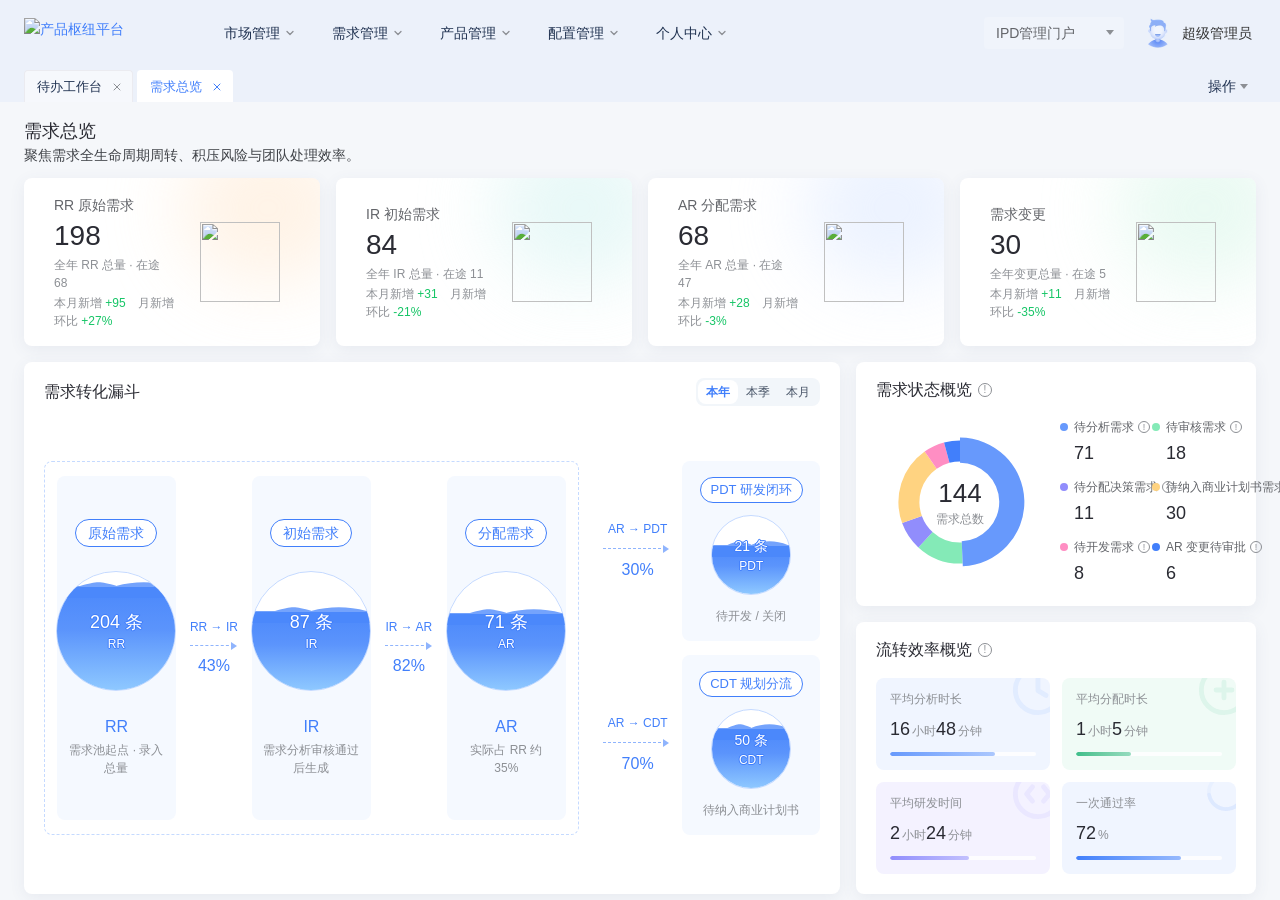
==== pages/01-需求总览/index.html @ 352199cf "初始化静态页面" ====
<!DOCTYPE html>
<html lang="zh-CN">
<head>
  <meta charset="UTF-8">
  <meta name="viewport" content="width=device-width, initial-scale=1">
  <title>产品枢纽平台 · 需求总览</title>
  <link rel="stylesheet" href="../../css/app.css">
</head>
<body data-standalone="overview">
  <header class="header" id="header">
    <div class="header-inner">
      <a class="logo" id="logoHome" href="#/me/todo" title="产品枢纽平台">
        <img src="../../img/顶部左侧导航栏logo.svg" width="144" height="30" alt="产品枢纽平台">
      </a>

      <nav class="nav" id="nav">
        <button class="nav-item is-current" data-key="market">市场管理<svg class="nav-arrow" viewBox="0 0 12 12" fill="none"><path d="M3 4.5L6 7.5L9 4.5" stroke="currentColor" stroke-width="1.3" stroke-linecap="round" stroke-linejoin="round"/></svg></button>
        <button class="nav-item" data-key="req">需求管理<svg class="nav-arrow" viewBox="0 0 12 12" fill="none"><path d="M3 4.5L6 7.5L9 4.5" stroke="currentColor" stroke-width="1.3" stroke-linecap="round" stroke-linejoin="round"/></svg></button>
        <button class="nav-item" data-key="product">产品管理<svg class="nav-arrow" viewBox="0 0 12 12" fill="none"><path d="M3 4.5L6 7.5L9 4.5" stroke="currentColor" stroke-width="1.3" stroke-linecap="round" stroke-linejoin="round"/></svg></button>
        <button class="nav-item" data-key="config">配置管理<svg class="nav-arrow" viewBox="0 0 12 12" fill="none"><path d="M3 4.5L6 7.5L9 4.5" stroke="currentColor" stroke-width="1.3" stroke-linecap="round" stroke-linejoin="round"/></svg></button>
        <button class="nav-item" data-key="me">个人中心<svg class="nav-arrow" viewBox="0 0 12 12" fill="none"><path d="M3 4.5L6 7.5L9 4.5" stroke="currentColor" stroke-width="1.3" stroke-linecap="round" stroke-linejoin="round"/></svg></button>
      </nav>

      <div class="header-right">
        <div class="portal-switch" id="portalSwitch">
          <span class="portal-label">IPD管理门户</span>
          <span class="caret" aria-hidden="true"></span>
          <div class="portal-menu">
            <button type="button" data-portal="ops">产品运营门户</button>
            <button type="button" data-portal="ipd" class="is-active">IPD管理门户</button>
          </div>
        </div>

        <div class="user-entry" id="userEntry">
          <img src="../../img/右侧超级管理员头像.svg" width="32" height="32" alt="超级管理员">
          <span class="uname">超级管理员</span>
          <div class="user-menu">
            <button id="goTodo">待办工作台</button>
            <button type="button" onclick="goPath('#/me/notices')">公告消息</button>
          </div>
        </div>
      </div>
    </div>

    <div class="mega-mask" id="megaMask"></div>
    <div class="mega" id="mega">
      <div class="mega-inner">
        <aside class="mega-l1">
          <button type="button" class="mega-l1-name" id="megaL1Btn">
            <span id="megaL1Title">市场管理</span>
          </button>
        </aside>
        <div class="mega-right">
          <div class="mega-cols" id="megaBody"></div>
          <button class="mega-close" id="megaClose" aria-label="关闭">
            <svg width="20" height="20" viewBox="0 0 20 20" fill="none">
              <path d="M5 5l10 10M15 5L5 15" stroke="currentColor" stroke-width="1.4" stroke-linecap="round"/>
            </svg>
          </button>
        </div>
      </div>
    </div>
  </header>

  <div class="tags-bar">
    <div class="tags-list" id="tagsList"></div>
    <div class="tags-more" id="tagsMore">
      <button type="button" class="tags-more-btn" id="tagsMoreBtn">
        操作
        <span class="caret" aria-hidden="true"></span>
      </button>
      <div class="tags-more-menu">
        <button type="button" data-close-act="others">关闭其它</button>
        <button type="button" data-close-act="all">关闭全部</button>
        <button type="button" data-close-act="fullscreen">全屏</button>
      </div>
    </div>
  </div>

  <main class="main">
<!-- 需求总览 -->
    <section id="pageReqOverview" class="hidden">
      <div class="page-head an-head">
        <div>
          <h1 class="an-title">需求总览</h1>
          <p class="an-desc">聚焦需求全生命周期周转、积压风险与团队处理效率。</p>
        </div>
      </div>
      <div class="stat-mods n4">
        <article class="stat-mod">
          <div class="stat-mod-txt">
            <div class="stat-mod-label">RR 原始需求</div>
            <div class="stat-mod-num">198</div>
            <div class="stat-mod-sub">全年 RR 总量 · 在途 68</div>
            <div class="stat-mod-sub">本月新增 <em class="is-up">+95</em>　月新增环比 <em class="is-up">+27%</em></div>
          </div>
          <span class="stat-mod-ico t-orange"><img src="../../img/3d/bare/ov-kpi-rr.png" alt=""></span>
        </article>
        <article class="stat-mod">
          <div class="stat-mod-txt">
            <div class="stat-mod-label">IR 初始需求</div>
            <div class="stat-mod-num">84</div>
            <div class="stat-mod-sub">全年 IR 总量 · 在途 11</div>
            <div class="stat-mod-sub">本月新增 <em class="is-up">+31</em>　月新增环比 <em class="ok">-21%</em></div>
          </div>
          <span class="stat-mod-ico t-cyan"><img src="../../img/3d/bare/ov-kpi-ir.png" alt=""></span>
        </article>
        <article class="stat-mod">
          <div class="stat-mod-txt">
            <div class="stat-mod-label">AR 分配需求</div>
            <div class="stat-mod-num">68</div>
            <div class="stat-mod-sub">全年 AR 总量 · 在途 47</div>
            <div class="stat-mod-sub">本月新增 <em class="is-up">+28</em>　月新增环比 <em class="ok">-3%</em></div>
          </div>
          <span class="stat-mod-ico t-blue"><img src="../../img/3d/bare/ov-kpi-ar.png" alt=""></span>
        </article>
        <article class="stat-mod">
          <div class="stat-mod-txt">
            <div class="stat-mod-label">需求变更</div>
            <div class="stat-mod-num">30</div>
            <div class="stat-mod-sub">全年变更总量 · 在途 5</div>
            <div class="stat-mod-sub">本月新增 <em class="is-up">+11</em>　月新增环比 <em class="ok">-35%</em></div>
          </div>
          <span class="stat-mod-ico t-green"><img src="../../img/3d/bare/ov-kpi-chg.png" alt=""></span>
        </article>
      </div>

      <div class="ov-mid">
        <section class="ov-card ov-funnel-card">
          <div class="ov-card-hd">
            <h3>需求转化漏斗</h3>
            <div class="ov-seg" id="ovFunnelSeg">
              <button type="button" class="is-on" data-span="year">本年</button>
              <button type="button" data-span="quarter">本季</button>
              <button type="button" data-span="month">本月</button>
            </div>
          </div>
          <div class="ov-funnel" id="ovFunnel">
            <div class="ov-fn-left" id="ovRrBlock">
              <div class="ov-fn-stage">
                <span class="ov-fn-cap">原始需求</span>
                <div class="ov-fn-orb is-rr" style="--fill:var(--h-rr)">
                  <i class="ov-fn-liq" aria-hidden="true"></i>
                  <i class="ov-fn-wave" aria-hidden="true"></i>
                  <span class="ov-fn-orb-txt">
                    <strong><b id="ovRr">204</b> 条</strong>
                    <em>RR</em>
                  </span>
                </div>
                <p class="ov-fn-note"><em>RR</em><span>需求池起点 · 录入总量</span></p>
              </div>
              <div class="ov-fn-bridge">
                <div class="ov-fn-link">
                  <span class="ov-fn-step">RR → IR</span>
                  <span class="ov-fn-slot"><i class="ov-fn-dash"></i></span>
                  <b id="ovRr2Ir">43%</b>
                </div>
              </div>
              <div class="ov-fn-stage">
                <span class="ov-fn-cap">初始需求</span>
                <div class="ov-fn-orb is-ir" style="--fill:var(--h-ir)">
                  <i class="ov-fn-liq" aria-hidden="true"></i>
                  <i class="ov-fn-wave" aria-hidden="true"></i>
                  <span class="ov-fn-orb-txt">
                    <strong><b id="ovIr">87</b> 条</strong>
                    <em>IR</em>
                  </span>
                </div>
                <p class="ov-fn-note"><em>IR</em><span>需求分析审核通过后生成</span></p>
              </div>
              <div class="ov-fn-bridge">
                <div class="ov-fn-link">
                  <span class="ov-fn-step">IR → AR</span>
                  <span class="ov-fn-slot"><i class="ov-fn-dash"></i></span>
                  <b id="ovIr2Ar">82%</b>
                </div>
              </div>
              <div class="ov-fn-stage">
                <span class="ov-fn-cap">分配需求</span>
                <div class="ov-fn-orb is-ar" style="--fill:var(--h-ar)">
                  <i class="ov-fn-liq" aria-hidden="true"></i>
                  <i class="ov-fn-wave" aria-hidden="true"></i>
                  <span class="ov-fn-orb-txt">
                    <strong><b id="ovAr">71</b> 条</strong>
                    <em>AR</em>
                  </span>
                </div>
                <p class="ov-fn-note"><em>AR</em><span>实际占 RR 约 <i id="ovArHint">35%</i></span></p>
              </div>
            </div>
            <div class="ov-fn-right">
              <div class="ov-fn-link is-arm">
                <span class="ov-fn-step">AR → PDT</span>
                <span class="ov-fn-slot"><i class="ov-fn-dash"></i></span>
                <b id="ovArPdt">30%</b>
              </div>
              <a class="ov-fn-end" href="#/req/dev">
                <span class="ov-fn-cap">PDT 研发闭环</span>
                <div class="ov-fn-orb is-sm" style="--fill:var(--h-pdt)">
                  <i class="ov-fn-liq" aria-hidden="true"></i>
                  <i class="ov-fn-wave" aria-hidden="true"></i>
                  <span class="ov-fn-orb-txt">
                    <strong><b id="ovPdt">21</b> 条</strong>
                    <em>PDT</em>
                  </span>
                </div>
                <p>待开发 / 关闭</p>
              </a>
              <div class="ov-fn-link is-arm">
                <span class="ov-fn-step">AR → CDT</span>
                <span class="ov-fn-slot"><i class="ov-fn-dash"></i></span>
                <b id="ovArCdt">70%</b>
              </div>
              <a class="ov-fn-end" href="#/product/bp-publish">
                <span class="ov-fn-cap">CDT 规划分流</span>
                <div class="ov-fn-orb is-sm" style="--fill:var(--h-cdt)">
                  <i class="ov-fn-liq" aria-hidden="true"></i>
                  <i class="ov-fn-wave" aria-hidden="true"></i>
                  <span class="ov-fn-orb-txt">
                    <strong><b id="ovCdt">50</b> 条</strong>
                    <em>CDT</em>
                  </span>
                </div>
                <p>待纳入商业计划书</p>
              </a>
            </div>
          </div>
        </section>
        <div class="ov-right">
          <section class="ov-card ov-status-card">
            <div class="ov-card-hd">
              <h3>需求状态概览<span class="ov-tip" tabindex="0" data-tip="含 RAT 分析/审核、分配决策、PDT 研发、AR 变更等状态统计">!</span></h3>
            </div>
            <div class="ov-status" id="ovStatusChart"></div>
          </section>
          <section class="ov-card ov-eff-card">
            <div class="ov-card-hd">
              <h3>流转效率概览<span class="ov-tip" tabindex="0" data-tip="各环节平均处理时效与一次通过率（本月）">!</span></h3>
            </div>
            <div class="ov-eff">
              <article class="ov-eff-item is-blue">
                <div class="ov-eff-hd">
                  <span>平均分析时长</span>
                  <i class="ov-eff-ico" aria-hidden="true">
                    <svg viewBox="0 0 24 24" fill="none"><circle cx="12" cy="12" r="8" stroke="currentColor" stroke-width="1.7"/><path d="M12 8v4.2l2.8 1.7" stroke="currentColor" stroke-width="1.7" stroke-linecap="round" stroke-linejoin="round"/></svg>
                  </i>
                </div>
                <b>16<small>小时</small>48<small>分钟</small></b>
                <div class="ov-eff-bar" aria-hidden="true"><i style="width:72%"></i></div>
              </article>
              <article class="ov-eff-item is-green">
                <div class="ov-eff-hd">
                  <span>平均分配时长</span>
                  <i class="ov-eff-ico" aria-hidden="true">
                    <svg viewBox="0 0 24 24" fill="none"><circle cx="12" cy="12" r="8" stroke="currentColor" stroke-width="1.7"/><path d="M9.2 12h5.6M12 9.2v5.6" stroke="currentColor" stroke-width="1.7" stroke-linecap="round"/></svg>
                  </i>
                </div>
                <b>1<small>小时</small>5<small>分钟</small></b>
                <div class="ov-eff-bar" aria-hidden="true"><i style="width:38%"></i></div>
              </article>
              <article class="ov-eff-item is-purple">
                <div class="ov-eff-hd">
                  <span>平均研发时间</span>
                  <i class="ov-eff-ico" aria-hidden="true">
                    <svg viewBox="0 0 24 24" fill="none"><circle cx="12" cy="12" r="8" stroke="currentColor" stroke-width="1.7"/><path d="M10 9.5 8 12l2 2.5M14 9.5l2 2.5-2 2.5" stroke="currentColor" stroke-width="1.7" stroke-linecap="round" stroke-linejoin="round"/></svg>
                  </i>
                </div>
                <b>2<small>小时</small>24<small>分钟</small></b>
                <div class="ov-eff-bar" aria-hidden="true"><i style="width:54%"></i></div>
              </article>
              <article class="ov-eff-item is-brand">
                <div class="ov-eff-hd">
                  <span>一次通过率</span>
                  <i class="ov-eff-ring" aria-hidden="true" style="--p:72">
                    <svg viewBox="0 0 36 36">
                      <circle class="ov-eff-ring-bg" cx="18" cy="18" r="14"></circle>
                      <circle class="ov-eff-ring-fg" cx="18" cy="18" r="14"></circle>
                    </svg>
                  </i>
                </div>
                <b>72<small>%</small></b>
                <div class="ov-eff-bar" aria-hidden="true"><i style="width:72%"></i></div>
              </article>
            </div>
          </section>
        </div>
      </div>

      <div class="ov-bot">
                <section class="ov-card">
          <div class="ov-card-hd">
            <h3>需求来源渠道分布<span class="ov-tip" tabindex="0" data-tip="按需求提出的团队和来源省份统计需求录入数量">!</span></h3>
            <div class="ov-seg" id="ovChanTabs">
              <button type="button" class="is-on" data-chan="team">团队分布</button>
              <button type="button" data-chan="prov">省份分布</button>
            </div>
          </div>
          <div class="ov-chan-chart" id="ovChanTeam"></div>
          <div class="ov-chan-chart hidden" id="ovChanProv"></div>
        </section>
                <section class="ov-card">
          <div class="ov-card-hd">
            <h3>产品需求分布 TOP6<span class="ov-tip" tabindex="0" data-tip="按归属的产品维度统计需求数量">!</span></h3>
          </div>
          <div class="ov-rank">
            <div class="ov-rank-row">
              <span class="ov-rank-no is-medal" aria-label="第1名"><img src="../../img/排行榜/金牌.png" alt=""></span>
              <span class="ov-rank-name">咪咕音乐</span>
              <div class="ov-rank-track"><i style="width:24%"></i></div>
              <span class="ov-rank-pct">24%</span>
              <span class="ov-rank-val">89</span>
            </div>
            <div class="ov-rank-row">
              <span class="ov-rank-no is-medal" aria-label="第2名"><img src="../../img/排行榜/银牌.png" alt=""></span>
              <span class="ov-rank-name">咪咕阅读</span>
              <div class="ov-rank-track"><i style="width:20%"></i></div>
              <span class="ov-rank-pct">20%</span>
              <span class="ov-rank-val">71</span>
            </div>
            <div class="ov-rank-row">
              <span class="ov-rank-no is-medal" aria-label="第3名"><img src="../../img/排行榜/铜牌.png" alt=""></span>
              <span class="ov-rank-name">视频彩铃</span>
              <div class="ov-rank-track"><i style="width:12%"></i></div>
              <span class="ov-rank-pct">12%</span>
              <span class="ov-rank-val">45</span>
            </div>
            <div class="ov-rank-row">
              <span class="ov-rank-no is-num">4</span>
              <span class="ov-rank-name">咪咕视频</span>
              <div class="ov-rank-track"><i style="width:10%"></i></div>
              <span class="ov-rank-pct">10%</span>
              <span class="ov-rank-val">38</span>
            </div>
            <div class="ov-rank-row">
              <span class="ov-rank-no is-num">5</span>
              <span class="ov-rank-name">移动云盘</span>
              <div class="ov-rank-track"><i style="width:9%"></i></div>
              <span class="ov-rank-pct">9%</span>
              <span class="ov-rank-val">34</span>
            </div>
            <div class="ov-rank-row">
              <span class="ov-rank-no is-num">6</span>
              <span class="ov-rank-name">新通话</span>
              <div class="ov-rank-track"><i style="width:7%"></i></div>
              <span class="ov-rank-pct">7%</span>
              <span class="ov-rank-val">25</span>
            </div>
          </div>
        </section>
        <section class="ov-card ov-src-card">
          <div class="ov-card-hd">
            <h3>需求来源分布 TOP5<span class="ov-tip" tabindex="0" data-tip="按录入系统统计需求来源分布数量">!</span></h3>
            <div class="ov-seg" id="ovSrcTabs">
              <button type="button" class="is-on" data-src="hub">产品枢纽平台</button>
              <button type="button" data-src="qa">品质管理平台</button>
            </div>
          </div>
          <div class="ov-rank" id="ovSrcHub">
            <div class="ov-rank-row">
              <span class="ov-rank-no is-medal" aria-label="第1名"><img src="../../img/排行榜/金牌.png" alt=""></span>
              <span class="ov-rank-name">用户调研</span>
              <div class="ov-rank-track"><i style="width:48%"></i></div>
              <span class="ov-rank-pct">48%</span>
              <span class="ov-rank-val">175</span>
            </div>
            <div class="ov-rank-row">
              <span class="ov-rank-no is-medal" aria-label="第2名"><img src="../../img/排行榜/银牌.png" alt=""></span>
              <span class="ov-rank-name">国家战略</span>
              <div class="ov-rank-track"><i style="width:11%"></i></div>
              <span class="ov-rank-pct">11%</span>
              <span class="ov-rank-val">40</span>
            </div>
            <div class="ov-rank-row">
              <span class="ov-rank-no is-medal" aria-label="第3名"><img src="../../img/排行榜/铜牌.png" alt=""></span>
              <span class="ov-rank-name">战略规划</span>
              <div class="ov-rank-track"><i style="width:10%"></i></div>
              <span class="ov-rank-pct">10%</span>
              <span class="ov-rank-val">37</span>
            </div>
            <div class="ov-rank-row">
              <span class="ov-rank-no is-num">4</span>
              <span class="ov-rank-name">集团任务</span>
              <div class="ov-rank-track"><i style="width:7%"></i></div>
              <span class="ov-rank-pct">7%</span>
              <span class="ov-rank-val">27</span>
            </div>
            <div class="ov-rank-row">
              <span class="ov-rank-no is-num">5</span>
              <span class="ov-rank-name">用户投诉</span>
              <div class="ov-rank-track"><i style="width:7%"></i></div>
              <span class="ov-rank-pct">7%</span>
              <span class="ov-rank-val">25</span>
            </div>
          </div>
          <div class="ov-rank hidden" id="ovSrcQa">
            <div class="ov-rank-row">
              <span class="ov-rank-no is-medal" aria-label="第1名"><img src="../../img/排行榜/金牌.png" alt=""></span>
              <span class="ov-rank-name">用户调研</span>
              <div class="ov-rank-track"><i style="width:0"></i></div>
              <span class="ov-rank-pct">-</span>
              <span class="ov-rank-val">-</span>
            </div>
            <div class="ov-rank-row">
              <span class="ov-rank-no is-medal" aria-label="第2名"><img src="../../img/排行榜/银牌.png" alt=""></span>
              <span class="ov-rank-name">国家战略</span>
              <div class="ov-rank-track"><i style="width:0"></i></div>
              <span class="ov-rank-pct">-</span>
              <span class="ov-rank-val">-</span>
            </div>
            <div class="ov-rank-row">
              <span class="ov-rank-no is-medal" aria-label="第3名"><img src="../../img/排行榜/铜牌.png" alt=""></span>
              <span class="ov-rank-name">战略规划</span>
              <div class="ov-rank-track"><i style="width:0"></i></div>
              <span class="ov-rank-pct">-</span>
              <span class="ov-rank-val">-</span>
            </div>
            <div class="ov-rank-row">
              <span class="ov-rank-no is-num">4</span>
              <span class="ov-rank-name">集团任务</span>
              <div class="ov-rank-track"><i style="width:0"></i></div>
              <span class="ov-rank-pct">-</span>
              <span class="ov-rank-val">-</span>
            </div>
            <div class="ov-rank-row">
              <span class="ov-rank-no is-num">5</span>
              <span class="ov-rank-name">用户投诉</span>
              <div class="ov-rank-track"><i style="width:0"></i></div>
              <span class="ov-rank-pct">-</span>
              <span class="ov-rank-val">-</span>
            </div>
          </div>
        </section>
      </div>
    </section>
  </main>

  

  <div class="dlg hidden" id="confirmDlg">
    <div class="dlg-mask" id="confirmMask"></div>
    <div class="dlg-card confirm-card" role="dialog" aria-modal="true" aria-labelledby="confirmTitle">
      <button type="button" class="dlg-x" id="confirmClose" aria-label="关闭">
        <svg width="20" height="20" viewBox="0 0 20 20" fill="none"><path d="M5 5l10 10M15 5L5 15" stroke="currentColor" stroke-width="1.4" stroke-linecap="round"/></svg>
      </button>
      <div class="confirm-hd">
        <span class="confirm-ico" aria-hidden="true">
          <svg width="24" height="24" viewBox="0 0 24 24" fill="none"><circle cx="12" cy="12" r="12" fill="#FFC53D"/><path d="M12 7v6.2" stroke="#fff" stroke-width="1.8" stroke-linecap="round"/><circle cx="12" cy="16.6" r="1.15" fill="#fff"/></svg>
        </span>
        <h3 id="confirmTitle">确定要删除吗？</h3>
      </div>
      <p class="confirm-desc" id="confirmDesc"></p>
      <div class="dlg-ft">
        <button type="button" class="btn btn-ghost" id="confirmCancel">取消</button>
        <button type="button" class="btn btn-primary" id="confirmOk">确定</button>
      </div>
    </div>
  </div>

  <div class="cal-pop hidden" id="calPop"></div>

  <div class="toast" id="toast">
    <span class="toast-ico is-ok" aria-hidden="true">
      <img src="../../img/操作成功提醒.svg" width="28" height="28" alt="">
    </span>
    <span class="toast-ico is-fail" aria-hidden="true">
      <img src="../../img/操作失败提醒.svg" width="28" height="28" alt="">
    </span>
    <span class="toast-txt"></span>
  </div>

  <script src="../../js/app.js"></script>
</body>
</html>
---- css/app.css ----
/* 产品枢纽平台 UIUE 设计规范 2026 V1.0 + Mega Menu PRD */
:root {
  --brand: #417FFB;
  --brand-hover: #417FFB;
  --success: #16C566;
  --error: #F3481C;
  --warning: #FD921D;
  --text-1: #2A2B33;
  --text-2: #3F4247;
  --text-3: #626469;
  --text-4: #8C8F94;
  --text-nav: #203251;
  --header-bg: #ECF1FA;
  --disabled: #F2F3F5;
  --bg: #F5F7FA;
  --white: #FFFFFF;
  --border: #EBEBF0;
  --ctrl-border: #DCDDE5;
  --split: #EBEBF0;
  --head-bg: #F7F8FA;
  --row-hover: #F1F7FE;
  --placeholder: #B0B2BF;
  --tag-bg: #F0F7FF;
  --radius-card: 8px;
  --radius-ctrl: 4px;
  --shadow-card: 0 4px 16px 0 rgba(72, 90, 129, 0.08);
  --header-h: 66px;
  --tags-h: 36px;
  --page-pad: 24px;
  --logo-w: 144px;
  --logo-gap: 40px;
  --nav-item-pad-x: 16px;
  --mega-l2-inset: 64px;
  --mega-l1-w: calc(var(--page-pad) + var(--logo-w) + var(--logo-gap) + var(--nav-item-pad-x) - 40px);
  --ctrl-h: 32px;
  --side-w: 360px;
  --font: "PingFang SC", "PingFangSC-Regular", "Microsoft YaHei", "Source Han Sans SC", -apple-system, BlinkMacSystemFont, sans-serif;
}

* { box-sizing: border-box; margin: 0; padding: 0; }
html, body {
  height: 100%;
  overflow: hidden;
}
html, body, * {
  scrollbar-width: none;
  -ms-overflow-style: none;
}
html::-webkit-scrollbar,
body::-webkit-scrollbar,
*::-webkit-scrollbar {
  display: none;
  width: 0;
  height: 0;
}
body {
  font-family: var(--font);
  font-size: 14px;
  line-height: 22px;
  color: var(--text-2);
  background: var(--bg);
  min-width: 1100px;
  display: flex;
  flex-direction: column;
}
button, input, select { font-family: inherit; }
a { color: var(--brand); text-decoration: none; }
a:hover { color: var(--brand-hover); }
button { cursor: pointer; border: none; background: none; }
ul { list-style: none; }
img { display: block; }

/* ========== Header ========== */
.header {
  position: sticky;
  top: 0;
  z-index: 200;
  height: var(--header-h);
  flex: none;
  background: var(--header-bg);
  border-bottom: 1px solid transparent;
}
.header-inner {
  width: 100%;
  height: 100%;
  padding: 0 var(--page-pad);
  display: flex;
  align-items: center;
}
.logo {
  width: var(--logo-w);
  height: 30px;
  flex: 0 0 var(--logo-w);
  margin-right: var(--logo-gap);
}
.logo img { width: var(--logo-w); height: 30px; }

.nav {
  display: flex;
  align-items: stretch;
  height: 100%;
  gap: 4px;
}
.nav-item {
  position: relative;
  height: 100%;
  padding: 0 var(--nav-item-pad-x);
  display: flex;
  align-items: center;
  gap: 4px;
  font-size: 14px;
  font-weight: 500;
  color: var(--text-nav);
  line-height: 22px;
  white-space: nowrap;
  background: transparent;
  transition: color 0.15s;
}
.nav-item:hover,
.nav-item.is-open {
  color: var(--brand-hover);
  background: transparent;
}
.nav-item.is-current:not(:hover):not(.is-open) {
  color: var(--text-nav);
}
.nav-arrow {
  width: 12px;
  height: 12px;
  color: var(--text-4);
  flex: none;
  transition: transform 0.2s ease, color 0.15s;
}
.nav-item:hover .nav-arrow,
.nav-item.is-open .nav-arrow {
  color: var(--brand-hover);
  transform: rotate(180deg);
}
.nav-item::after {
  content: "";
  position: absolute;
  left: 50%;
  bottom: 10px;
  width: 24px;
  height: 3px;
  margin-left: -12px;
  background: var(--brand);
  border-radius: 1px;
  opacity: 0;
  transform: scaleX(0);
  transition: opacity 0.16s ease, transform 0.2s ease;
}
.nav-item:hover::after,
.nav-item.is-open::after {
  opacity: 1;
  transform: scaleX(1);
  background: var(--brand-hover);
}

.header-right {
  margin-left: auto;
  display: flex;
  align-items: center;
  gap: 16px;
  height: 100%;
}

.portal-switch {
  height: 32px;
  padding: 0 10px 0 12px;
  display: flex;
  align-items: center;
  gap: 6px;
  border: none;
  outline: none;
  box-shadow: none;
  border-radius: var(--radius-ctrl);
  background: #F0F4FB;
  color: var(--text-3);
  font-size: 14px;
  line-height: 22px;
  min-width: 140px;
  position: relative;
  cursor: pointer;
  transition: background 0.16s ease;
}
.portal-switch:hover,
.portal-switch.is-on { background: #FFFFFF; }
.portal-switch .caret {
  width: 0;
  height: 0;
  margin-left: auto;
  border-left: 4px solid transparent;
  border-right: 4px solid transparent;
  border-top: 5px solid var(--text-4);
}
.portal-menu {
  display: none;
  position: absolute;
  top: calc(100% + 4px);
  left: 0;
  min-width: 100%;
  background: var(--white);
  border-radius: var(--radius-card);
  box-shadow: var(--shadow-card);
  padding: 4px 0;
  z-index: 40;
}
.portal-switch.is-on .portal-menu { display: block; }
.portal-menu button {
  display: block;
  width: 100%;
  text-align: left;
  padding: 8px 16px;
  font-size: 14px;
  color: var(--text-nav);
  line-height: 22px;
  font-weight: 400;
}
.portal-menu button:hover,
.portal-menu button.is-active {
  background: #F0F7FF;
  color: var(--text-nav);
  font-weight: 500;
}

.icon-btn {
  width: 32px;
  height: 32px;
  display: flex;
  align-items: center;
  justify-content: center;
  color: var(--text-2);
  position: relative;
  border-radius: 4px;
}
.icon-btn:hover { background: var(--head-bg); color: var(--brand-hover); }
.icon-btn .badge {
  position: absolute;
  top: 2px;
  right: 2px;
  min-width: 16px;
  height: 16px;
  padding: 0 4px;
  background: var(--error);
  color: #fff;
  font-size: 12px;
  line-height: 16px;
  border-radius: 8px;
  font-weight: 400;
}

.user-entry {
  display: flex;
  align-items: center;
  gap: 8px;
  height: 32px;
  padding: 0 4px 0 2px;
  border-radius: 4px;
  position: relative;
}
.user-entry:hover { background: var(--head-bg); }
.user-entry img {
  width: 32px;
  height: 32px;
  border-radius: 0;
  object-fit: contain;
  background: transparent;
}
.user-entry .uname {
  font-size: 14px;
  line-height: 22px;
  font-weight: 400;
  color: #333333;
}
.user-menu {
  display: none;
  position: absolute;
  top: calc(100% + 6px);
  right: 0;
  min-width: 140px;
  background: var(--white);
  border-radius: var(--radius-card);
  box-shadow: var(--shadow-card);
  padding: 4px 0;
  z-index: 30;
}
.user-entry.is-on .user-menu { display: block; }
.user-menu button {
  display: block;
  width: 100%;
  text-align: left;
  padding: 8px 16px;
  font-size: 14px;
  color: var(--text-2);
}
.user-menu button:hover { background: var(--row-hover); color: var(--brand); }

/* ========== Mega Menu（阿里云：左一级说明 / 右四列二级） ========== */
.mega-mask {
  display: none;
  position: fixed;
  left: 0;
  right: 0;
  top: var(--header-h);
  bottom: 0;
  z-index: 180;
  background: rgba(42, 43, 51, 0.28);
}
.mega-mask.is-open { display: block; }
.mega {
  display: none;
  position: absolute;
  left: 0;
  right: 0;
  top: var(--header-h);
  z-index: 190;
  background: var(--white);
  box-shadow: var(--shadow-card);
}
.mega.is-open { display: block; }
.mega-inner {
  width: 100%;
  display: flex;
  align-items: stretch;
}
.mega-l1 {
  flex: 0 0 var(--mega-l1-w);
  width: var(--mega-l1-w);
  padding: 32px 28px 32px 40px;
  background: var(--head-bg);
}
.mega-l1-name {
  position: relative;
  display: inline-flex;
  align-items: center;
  gap: 6px;
  height: 24px;
  font-size: 16px;
  font-weight: 500;
  color: var(--text-nav);
  line-height: 24px;
  text-align: left;
  background: none;
  padding: 0 0 10px;
  box-sizing: content-box;
  transition: color 0.15s;
}
.mega-l1-name::after {
  content: "";
  position: absolute;
  left: 0;
  bottom: 0;
  width: 32px;
  height: 3px;
  background: var(--brand);
  border-radius: 1px;
}
.mega-l1-name:hover {
  color: var(--brand);
}
.mega-right {
  flex: 1;
  min-width: 0;
  padding: 32px 64px 32px var(--mega-l2-inset);
  background: var(--white);
  position: relative;
}
.mega-cols {
  display: grid;
  grid-template-columns: repeat(4, minmax(0, 1fr));
  column-gap: 48px;
  row-gap: 28px;
  align-content: start;
}
.mega-group {
  min-width: 0;
}
.mega-group-title,
.mega-link {
  position: relative;
  display: flex;
  align-items: center;
  gap: 4px;
  width: 100%;
  height: 24px;
  text-align: left;
  font-size: 16px;
  font-weight: 500;
  color: var(--text-nav);
  line-height: 24px;
  padding: 0;
  background: none;
}
.mega-group-title {
  padding: 0 0 10px;
  margin-bottom: 10px;
  box-sizing: content-box;
}
.mega-group-title::after {
  content: "";
  position: absolute;
  left: 0;
  bottom: 0;
  width: 50%;
  height: 1px;
  background: var(--split);
}
.mega-link:hover,
.mega-group-title:hover {
  color: var(--brand);
}
.mega-link-sub {
  display: block;
  width: 100%;
  text-align: left;
  font-size: 14px;
  font-weight: 400;
  line-height: 22px;
  color: var(--text-3);
  padding: 8px 0;
}
.mega-link-sub:hover { color: var(--brand); }
.mega-close {
  position: absolute;
  top: 16px;
  right: 24px;
  width: 20px;
  height: 20px;
  color: var(--text-2);
  display: flex;
  align-items: center;
  justify-content: center;
  z-index: 2;
}
.mega-close:hover { color: var(--brand); }

/* ========== 打开页签 ========== */
.tags-bar {
  height: var(--tags-h);
  flex: none;
  background: var(--header-bg);
  padding: 0 var(--page-pad);
  display: flex;
  align-items: flex-end;
  gap: 8px;
  position: sticky;
  top: var(--header-h);
  z-index: 150;
}
.tags-list {
  display: flex;
  align-items: flex-end;
  gap: 4px;
  flex: 1;
  min-width: 0;
  overflow-x: auto;
  scrollbar-width: none;
}
.tags-list::-webkit-scrollbar { display: none; }
.tag-item {
  height: 32px;
  padding: 0 8px 0 12px;
  display: flex;
  align-items: center;
  gap: 8px;
  font-size: 13px;
  line-height: 20px;
  color: var(--text-nav);
  background: rgba(255, 255, 255, 0.55);
  border: 1px solid var(--split);
  border-bottom: none;
  border-radius: 4px 4px 0 0;
  white-space: nowrap;
  flex: none;
}
.tag-item:hover { color: var(--brand); }
.tag-item.is-on {
  color: var(--brand);
  background: var(--white);
  border-color: transparent;
  font-weight: 500;
}
.tag-close {
  width: 14px;
  height: 14px;
  display: flex;
  align-items: center;
  justify-content: center;
  color: var(--text-4);
  border-radius: 2px;
}
.tag-item.is-on .tag-close { color: var(--brand); }
.tag-close:hover { background: var(--row-hover); color: var(--brand); }
.tags-more {
  position: relative;
  flex: none;
  height: 32px;
  display: flex;
  align-items: center;
}
.tags-more-btn {
  height: 28px;
  padding: 0 8px;
  display: flex;
  align-items: center;
  gap: 4px;
  font-size: 14px;
  line-height: 22px;
  color: var(--text-nav);
}
.tags-more-btn svg { color: var(--text-4); }
.tags-more-btn .caret {
  width: 0;
  height: 0;
  border-left: 4px solid transparent;
  border-right: 4px solid transparent;
  border-top: 5px solid var(--text-4);
}
.tags-more-btn:hover { color: var(--brand); }
.tags-more-menu {
  display: none;
  position: absolute;
  top: calc(100% + 4px);
  right: 0;
  min-width: 120px;
  background: var(--white);
  border-radius: var(--radius-card);
  box-shadow: var(--shadow-card);
  padding: 4px 0;
  z-index: 40;
}
.tags-more.is-on .tags-more-menu { display: block; }
.tags-more-menu button {
  display: block;
  width: 100%;
  text-align: left;
  padding: 8px 14px;
  font-size: 13px;
  color: var(--text-2);
}
.tags-more-menu button:hover { background: #F0F7FF; color: var(--brand); }

/* ========== Page ========== */
.main {
  width: 100%;
  padding: 16px var(--page-pad) 24px;
  position: relative;
  z-index: 1;
  flex: 1;
  min-height: 0;
  display: flex;
  flex-direction: column;
  overflow: auto;
}
.main > section {
  flex: 1;
  min-width: 0;
  min-height: 0;
  width: 100%;
  overflow: hidden;
}
#pageInsight,
#pageAnalysis,
#pageReqOverview,
#pageReqList,
#pageReqAssign,
#pageReqArb,
#pageReqChange,
#pageReqDev,
#pageReqEntry,
#pageReqAssignForm,
#pageBpList,
#pageBpHandle,
#pageAnDetail,
#pageReqDevDetail,
#pageReqListDetail,
#pageBpPlan,
#pageBpOvDetail,
#pageBpEdit,
#pageBpOverview,
#pageInner {
  display: flex;
  flex-direction: column;
}
#pageBpOverview,
#pageBpOvDetail,
#pageBpEdit {
  overflow: auto;
}
#pageInsight,
#pageSpectrum {
  flex: 1 0 auto;
  min-height: 100%;
  height: auto;
  overflow: visible;
}
#pageInsight > .panel {
  flex: none;
  min-height: 0;
  overflow: visible;
  display: flex;
  flex-direction: column;
}
#pageInsight .report-list {
  flex: none;
  overflow: visible;
}
#pageAnalysis > .panel,
#pageBpList > .panel,
#pageBpHandle > .panel,
#pageReqList > .panel,
#pageReqAssign > .panel,
#pageReqArb > .panel,
#pageReqChange > .panel,
#pageReqDev > .panel {
  flex: 1;
  min-height: 0;
  display: flex;
  flex-direction: column;
}
#pageAnalysis .table-wrap,
#pageBpList .table-wrap,
#pageBpHandle .table-wrap,
#pageInner .inner-card,
#pageReqList .table-wrap,
#pageReqAssign .table-wrap,
#pageReqArb .table-wrap,
#pageReqChange .table-wrap,
#pageReqDev .table-wrap {
  flex: 1;
  min-height: 0;
  overflow: auto;
}
body.is-cockpit .main { padding: 0; }
body.is-cockpit { background: #061428; }
#pageCockpit {
  flex: 1;
  min-height: 0;
  display: flex;
  overflow: hidden;
  background: #061428;
}
.cockpit-shot {
  width: 100%;
  height: 100%;
  object-fit: contain;
  object-position: center top;
  display: block;
}

.page-head {
  display: flex;
  align-items: center;
  justify-content: space-between;
  gap: 16px;
  margin-bottom: 16px;
  flex: none;
}
.crumb {
  font-size: 12px;
  line-height: 18px;
  color: var(--text-4);
  margin-bottom: 4px;
}
.page-title {
  font-size: 18px;
  font-weight: 500;
  line-height: 26px;
  color: var(--text-1);
}

.btn {
  height: var(--ctrl-h);
  padding: 0 16px;
  border-radius: var(--radius-ctrl);
  font-size: 14px;
  line-height: 22px;
  display: inline-flex;
  align-items: center;
  justify-content: center;
  gap: 6px;
  white-space: nowrap;
}
.btn-primary {
  background: var(--brand);
  color: #fff;
}
.btn-primary:hover { opacity: 0.88; }
.btn-ghost {
  background: var(--white);
  color: var(--text-1);
  border: 1px solid var(--ctrl-border);
}
.btn-ghost:hover { color: var(--brand-hover); border-color: var(--brand-hover); }
.btn-ghost.is-brand {
  color: var(--brand);
  border-color: var(--brand);
}
.btn-ghost.is-brand:hover { opacity: 0.88; color: var(--brand); border-color: var(--brand); }
.btn-ghost.btn-reject {
  color: var(--error);
  border-color: var(--error);
}
.btn-ghost.btn-reject:hover {
  color: var(--error);
  border-color: var(--error);
  background: #FFF2F0;
}

/* 数据模块：左文右图标；右上角同色雾面光斑（贴在白色卡片上，不跟图标中心） */
.stat-mods {
  display: grid;
  gap: 16px;
  margin-bottom: 16px;
  flex: none;
}
.stat-mods.n4 { grid-template-columns: repeat(4, minmax(0, 1fr)); }
.stat-mods.n5 { grid-template-columns: repeat(5, minmax(0, 1fr)); }
.stat-mod {
  position: relative;
  display: flex;
  align-items: center;
  justify-content: space-between;
  gap: 20px;
  min-height: 112px;
  padding: 16px 36px 16px 30px;
  background: var(--white);
  border-radius: var(--radius-card);
  box-shadow: var(--shadow-card);
  min-width: 0;
  overflow: hidden;
}
.stat-mod::after {
  content: "";
  position: absolute;
  top: -48px;
  right: -36px;
  width: 176px;
  height: 156px;
  border-radius: 50%;
  pointer-events: none;
  z-index: 0;
  filter: blur(36px);
  opacity: 0.55;
}
.stat-mod-txt,
.stat-mod-ico { position: relative; z-index: 1; }
.stat-mod:has(.t-blue)::after { background: #DCE8FF; }
.stat-mod:has(.t-cyan)::after { background: #D5F3F1; }
.stat-mod:has(.t-purple)::after { background: #E4E2FF; }
.stat-mod:has(.t-orange)::after { background: #FFE9D2; }
.stat-mod:has(.t-green)::after { background: #D8F6E8; }
.stat-mod:has(.t-red)::after { background: #FFE4DC; }
.stat-mod:has(.t-pink)::after { background: #FFE8F2; }
.stat-mod-txt { min-width: 0; flex: 0 1 auto; }
.stat-mod-label {
  font-size: 14px;
  line-height: 22px;
  color: var(--text-3);
}
.stat-mod-num {
  margin-top: 2px;
  font-size: 28px;
  font-weight: 500;
  line-height: 36px;
  color: var(--text-1);
}
.stat-mod-sub {
  margin-top: 2px;
  font-size: 12px;
  line-height: 18px;
  color: var(--text-4);
}
.stat-mod-sub em { font-style: normal; font-weight: 500; }
.stat-mod-sub .is-up { color: var(--success); }
.stat-mod-sub .ok { color: var(--success); }
.stat-mod-sub .err { color: var(--error); }
.stat-mod-ico {
  position: relative;
  flex: none;
  width: 88px;
  height: 88px;
  display: flex;
  align-items: center;
  justify-content: center;
  background: transparent;
}
.stat-mod-ico img {
  position: relative;
  z-index: 1;
  width: 80px;
  height: 80px;
  object-fit: contain;
  display: block;
  background: transparent;
}
#pageBpOverview .stat-mod-ico svg {
  width: 80px;
  height: 80px;
  display: block;
  flex: none;
  overflow: visible;
  filter: none;
}
.stat-mods.n5 .stat-mod { padding: 14px 24px 14px 30px; min-height: 104px; }
.stat-mods.n5 .stat-mod::after {
  width: 140px;
  height: 124px;
  top: -36px;
  right: -28px;
}
.stat-mods.n5 .stat-mod-ico {
  width: 76px;
  height: 76px;
}
.stat-mods.n5 .stat-mod-ico img {
  width: 68px;
  height: 68px;
}

/* 需求分析 */
.an-head { margin-bottom: 12px; }
.an-title-row {
  display: inline-flex;
  align-items: center;
  gap: 8px;
  min-width: 0;
}
.an-title {
  margin: 0;
  font-size: 18px;
  font-weight: 500;
  line-height: 26px;
  color: var(--text-1);
}
.an-tip {
  position: relative;
  flex: none;
  display: inline-flex;
  align-items: center;
  justify-content: center;
  width: 14px;
  height: 14px;
  border: 1px solid #8C8F94;
  border-radius: 50%;
  color: #8C8F94;
  font-size: 10px;
  font-weight: 500;
  line-height: 1;
  cursor: help;
}
.an-tip:hover,
.an-tip:focus-visible {
  color: #626469;
  border-color: #626469;
  outline: none;
}
.an-tip:hover::after,
.an-tip:focus-visible::after {
  content: attr(data-tip);
  position: absolute;
  top: calc(100% + 8px);
  left: 0;
  z-index: 40;
  width: max-content;
  max-width: 360px;
  padding: 8px 12px;
  background: var(--white);
  color: #626469;
  font-size: 12px;
  font-weight: 400;
  line-height: 18px;
  text-align: left;
  white-space: normal;
  border-radius: 4px;
  box-shadow: var(--shadow-card);
  pointer-events: none;
}
.an-tip:hover::before,
.an-tip:focus-visible::before {
  content: "";
  position: absolute;
  top: calc(100% + 2px);
  left: 4px;
  z-index: 41;
  border: 6px solid transparent;
  border-bottom-color: var(--white);
  filter: drop-shadow(0 -1px 1px rgba(72, 90, 129, 0.06));
  pointer-events: none;
}
.an-filter {
  display: flex;
  flex-wrap: nowrap;
  align-items: center;
  gap: 12px 16px;
}
.filter-box {
  display: flex;
  flex-wrap: nowrap;
  align-items: center;
  gap: 12px 16px;
  background: var(--head-bg);
  border: none;
  border-radius: var(--radius-card);
  padding: 12px 16px;
  margin-bottom: 16px;
  flex: none;
}
#pageInsight .filter-box,
#pageAnalysis .filter-box,
#pageReqList .filter-box,
#pageReqDev .filter-box,
#pageReqAssign .filter-box,
#pageReqArb .filter-box,
#pageReqChange .filter-box,
#pageBpList .filter-box,
#pageBpHandle .filter-box {
  background: transparent;
  border: 1px solid var(--border);
  border-radius: 0;
  padding: 20px;
}
.an-search { width: 220px; color: var(--text-2); }
.an-search::placeholder,
.an-filter .ctrl::placeholder { color: var(--placeholder); }
.an-filter .select-like { min-width: 128px; }
.an-filter .ctrl { width: 140px; }
.table-wrap { overflow-x: auto; }
.an-table { min-width: 1180px; }
.an-table th, .an-table td { white-space: nowrap; }
.th-chk,
.an-table td:has(> input[type="checkbox"]) {
  width: 40px;
  text-align: center;
}
.an-table input[type="checkbox"] {
  width: 16px;
  height: 16px;
  margin: 0;
  appearance: none;
  -webkit-appearance: none;
  box-sizing: border-box;
  border: 1px solid #DCDDE5;
  border-radius: 2px;
  background: var(--white);
  vertical-align: middle;
}
.an-table input[type="checkbox"]:checked {
  background: var(--brand);
  border-color: var(--brand);
  background-image: url("data:image/svg+xml,%3Csvg xmlns='http://www.w3.org/2000/svg' viewBox='0 0 16 16'%3E%3Cpath fill='none' stroke='%23fff' stroke-width='1.8' stroke-linecap='round' stroke-linejoin='round' d='M4 8.2l2.4 2.4 5.2-5.2'/%3E%3C/svg%3E");
}
.an-filter .search-wrap { min-width: 240px; flex: 1; max-width: 320px; }
.tag-mini {
  display: inline-block;
  margin-left: 6px;
  height: 20px;
  padding: 0 6px;
  border-radius: 2px;
  background: #FFFBE6;
  color: #D48806;
  font-size: 12px;
  line-height: 20px;
  vertical-align: middle;
}
.urg {
  display: inline-flex;
  align-items: center;
  gap: 6px;
  font-size: 14px;
  line-height: 22px;
  color: var(--text-1);
}
.urg i {
  width: 8px;
  height: 8px;
  border-radius: 50%;
}
.urg.high i { background: var(--error); }
.urg.mid i { background: var(--warning); }
.urg.low i { background: var(--brand); }
.an-table .an-code {
  color: var(--text-2);
  background: none;
  padding: 0;
  font-size: 14px;
  line-height: 22px;
}
#pageReqList .an-code,
#pageReqAssign .an-code,
#pageReqChange .an-code,
#pageReqDev .an-code {
  color: var(--brand);
}
.st-tag {
  display: inline-flex;
  align-items: center;
  gap: 6px;
  font-size: 14px;
  line-height: 22px;
  color: var(--text-1);
  white-space: nowrap;
}
.st-tag i {
  width: 8px;
  height: 8px;
  border-radius: 50%;
  flex: none;
}
.st-tag.t-ing i { background: var(--brand); }
.st-tag.t-alert i { background: var(--error); }
.st-tag.t-ok i { background: var(--success); }
.st-tag.t-warn i { background: var(--warning); }
.st-tag.t-mute i { background: #E3E6ED; }
.td-warn { color: var(--warning); }
.st {
  display: inline-flex;
  align-items: center;
  gap: 6px;
  color: var(--text-1);
}
.st i {
  width: 8px;
  height: 8px;
  border-radius: 50%;
  background: var(--warning);
}
.an-table .link {
  color: var(--brand);
  background: none;
  padding: 0;
  font-size: 14px;
}

/* panel */
.stat-row {
  display: grid;
  grid-template-columns: repeat(5, minmax(0, 1fr));
  gap: 12px;
  margin-bottom: 16px;
}
.stat-card {
  display: flex;
  align-items: center;
  justify-content: space-between;
  gap: 8px;
  min-height: 108px;
  background: var(--white);
  border-radius: var(--radius-card);
  padding: 16px 14px 16px 20px;
}
.stat-meta { min-width: 0; }
.stat-label {
  font-size: 13px;
  font-weight: 400;
  color: var(--text-3);
  line-height: 20px;
}
.stat-num {
  font-size: 28px;
  font-weight: 500;
  line-height: 36px;
  color: var(--text-1);
  margin-top: 2px;
}
.stat-sub {
  margin-top: 4px;
  font-size: 12px;
  line-height: 18px;
  color: var(--text-4);
  display: flex;
  align-items: center;
  gap: 6px;
}
.stat-delta {
  display: inline-flex;
  align-items: center;
  gap: 2px;
  font-weight: 500;
}
.stat-delta svg {
  width: 8px;
  height: 8px;
  fill: currentColor;
}
.stat-delta.is-up { color: var(--success); }
.stat-delta.is-down { color: var(--error); }

/* panel */
.panel {
  background: var(--white);
  border-radius: var(--radius-card);
  padding: 16px 20px 24px;
  box-shadow: var(--shadow-card);
}
.panel-hd {
  display: flex;
  align-items: center;
  justify-content: space-between;
  gap: 16px;
  margin-bottom: 16px;
  flex: none;
}
.panel-hd-ops {
  display: flex;
  align-items: center;
  gap: 8px;
  flex: none;
}

/* 列表页状态 Tab：胶囊 + 数字徽标（需求清单 / 商业计划书等） */
.list-tabs,
.bp-stabs,
.req-tabs {
  display: flex;
  align-items: center;
  flex-wrap: wrap;
  gap: 8px;
  margin: 0 0 16px;
  padding: 0;
  border: none;
  flex: none;
}
.list-tab,
.bp-stab,
.req-tab {
  height: 32px;
  padding: 0 12px;
  margin: 0;
  border: none;
  border-radius: 16px;
  background: #F2F3F5;
  color: var(--text-1);
  font-size: 14px;
  font-weight: 400;
  line-height: 22px;
  display: inline-flex;
  align-items: center;
  gap: 6px;
  white-space: nowrap;
}
.list-tab:hover,
.bp-stab:hover,
.req-tab:hover {
  color: var(--brand);
}
.list-tab.is-on,
.bp-stab.is-on,
.req-tab.is-on {
  background: #F0F7FF;
  color: var(--brand);
  font-weight: 500;
}
.list-tab em,
.bp-stab em,
.req-tab em {
  min-width: 18px;
  height: 18px;
  padding: 0 5px;
  border-radius: 9px;
  background: #E3E6ED;
  color: var(--text-3);
  font-style: normal;
  font-size: 12px;
  line-height: 18px;
  text-align: center;
  box-sizing: border-box;
}
.list-tab.is-on em,
.bp-stab.is-on em,
.req-tab.is-on em {
  background: var(--brand);
  color: #fff;
}

/* 商业洞察：文字分段 Tab */
.seg-tabs {
  display: flex;
  align-items: center;
  flex: none;
}
.seg-tab {
  height: 22px;
  padding: 0 12px;
  font-size: 14px;
  line-height: 22px;
  color: #203251;
  background: transparent;
  border: none;
  border-radius: 0;
  white-space: nowrap;
}
.seg-tab + .seg-tab {
  border-left: 1px solid var(--border);
}
.seg-tab:hover { color: var(--brand); }
.seg-tab.is-on {
  color: var(--brand);
  font-weight: 500;
  background: transparent;
}

/* 商业洞察：文件夹式 Tab */
.subtabs {
  display: flex;
  align-items: flex-end;
  gap: 4px;
  border-bottom: 1px solid var(--border);
  margin-bottom: 0;
  flex: none;
}
.subtab {
  position: relative;
  height: auto;
  padding: 8px 16px;
  margin-bottom: -1px;
  font-size: 14px;
  line-height: 22px;
  color: #203251;
  font-weight: 400;
  display: inline-flex;
  align-items: center;
  gap: 6px;
  background: #F7F8FA;
  border: 1px solid var(--border);
  border-radius: 8px 8px 0 0;
  white-space: nowrap;
}
.subtab.is-on {
  color: var(--brand);
  font-weight: 500;
  background: var(--white);
  border-bottom-color: var(--white);
}
.subtab em {
  min-width: 18px;
  height: 18px;
  padding: 0 5px;
  border-radius: 9px;
  background: #DCDDE5;
  color: #64677A;
  font-style: normal;
  font-size: 12px;
  line-height: 18px;
  text-align: center;
  box-sizing: border-box;
}
.subtab.is-on em {
  background: var(--brand);
  color: #fff;
}
#pageReqList .subtabs,
#pageBpList .subtabs,
#pageBpHandle .subtabs {
  margin-bottom: 16px;
  flex: none;
}

.pills {
  display: flex;
  flex-wrap: wrap;
  gap: 8px;
  margin-bottom: 16px;
}
.pill:not(.seg-tab) {
  height: 28px;
  padding: 0 14px;
  border-radius: 4px;
  border: 1px solid var(--border);
  background: var(--white);
  color: var(--text-2);
  font-size: 14px;
  line-height: 26px;
}
.pill:not(.seg-tab):hover { color: var(--brand); border-color: var(--brand); }
.pill:not(.seg-tab).is-on {
  background: var(--brand);
  border-color: var(--brand);
  color: #fff;
}

.filter-row {
  display: flex;
  align-items: center;
  flex-wrap: nowrap;
  gap: 12px 16px;
}
.filter-fields {
  display: flex;
  flex-wrap: wrap;
  align-items: center;
  gap: 12px 16px;
  min-width: 0;
  flex: 1;
}
.filter-item {
  display: flex;
  align-items: center;
  gap: 8px;
}
.filter-item label {
  font-size: 14px;
  color: var(--text-2);
  white-space: nowrap;
}
.ctrl, .select-like, .search-input, .date-range {
  height: var(--ctrl-h);
  border: 1px solid var(--ctrl-border);
  border-radius: var(--radius-ctrl);
  background: var(--white);
  color: var(--text-2);
  font-size: 14px;
  line-height: 22px;
  padding: 0 10px;
}
.ctrl:focus, .search-input:focus, .date-range:focus-within {
  outline: none;
  border-color: var(--brand);
}
.select-like {
  min-width: 160px;
  display: flex;
  align-items: center;
  justify-content: space-between;
  color: var(--placeholder);
  position: relative;
}
.select-like.has-val { color: var(--text-2); }
.select-like .caret { color: var(--text-4); }
.quick-dates {
  display: flex;
  align-items: center;
  gap: 4px;
}
.quick-dates button {
  height: 28px;
  padding: 0 10px;
  font-size: 14px;
  color: var(--text-3);
  border-radius: 4px;
}
.quick-dates button:hover { color: var(--brand); }
.quick-dates button.is-on {
  color: var(--brand);
  background: var(--tag-bg);
}
.date-pair {
  display: flex;
  align-items: center;
  gap: 8px;
}
.cal-input {
  display: inline-flex;
  align-items: center;
  gap: 8px;
  height: var(--ctrl-h);
  min-width: 168px;
  padding: 0 10px;
  border: 1px solid #DCDDE5;
  border-radius: var(--radius-ctrl);
  background: var(--white);
  color: var(--text-4);
  text-align: left;
}
.cal-input .cal-val {
  flex: 1;
  min-width: 0;
  font-size: 14px;
  line-height: 22px;
  color: var(--text-2);
  overflow: hidden;
  text-overflow: ellipsis;
  white-space: nowrap;
}
.cal-input .cal-val.is-ph { color: var(--placeholder); }
.cal-input.is-on { border-color: var(--brand); }
#upMonth.cal-input { width: 100%; min-width: 0; }
.cal-years {
  display: grid;
  grid-template-columns: repeat(4, 1fr);
  gap: 4px;
  min-width: 252px;
}
.cal-years button {
  height: 32px;
  font-size: 14px;
  line-height: 22px;
  color: var(--text-2);
  border-radius: 4px;
}
.cal-years button.is-on {
  background: #F0F7FF;
  color: var(--brand);
}
.cal-years button:hover:not(.is-on) { background: var(--head-bg); }
.cal-pop {
  position: fixed;
  z-index: 500;
  padding: 12px 16px 8px;
  background: var(--white);
  border-radius: var(--radius-card);
  box-shadow: var(--shadow-card);
}
.cal-pop.is-dual { min-width: 560px; }
.cal-hd {
  display: flex;
  align-items: center;
  gap: 8px;
  padding-bottom: 8px;
  margin-bottom: 4px;
  border-bottom: 1px solid var(--split);
}
.cal-nav {
  display: flex;
  gap: 2px;
  flex: none;
  color: var(--text-3);
}
.cal-nav button {
  width: 24px;
  height: 24px;
  display: inline-flex;
  align-items: center;
  justify-content: center;
  font-size: 12px;
  color: var(--text-3);
}
.cal-nav button:hover { color: var(--brand); }
.cal-titles {
  flex: 1;
  display: flex;
  justify-content: space-around;
  font-size: 14px;
  font-weight: 500;
  line-height: 22px;
  color: var(--text-1);
}
.cal-months {
  display: flex;
  gap: 24px;
}
.cal-month { flex: 1; min-width: 252px; }
.cal-week,
.cal-grid {
  display: grid;
  grid-template-columns: repeat(7, 1fr);
  text-align: center;
}
.cal-week span {
  font-size: 12px;
  line-height: 32px;
  color: var(--text-4);
}
.cal-grid button {
  height: 32px;
  font-size: 14px;
  line-height: 22px;
  color: var(--text-2);
  border-radius: 4px;
}
.cal-grid button.is-off { color: var(--placeholder); }
.cal-grid button.is-on {
  background: #F0F7FF;
  color: var(--brand);
}
.cal-grid button:hover:not(.is-on) { background: var(--head-bg); }
.cal-ft {
  margin-top: 4px;
  padding: 8px 0 4px;
  border-top: 1px solid var(--split);
  text-align: center;
}
.cal-ft button {
  color: var(--brand);
  font-size: 14px;
  line-height: 22px;
}
.search-wrap {
  display: flex;
  align-items: center;
  height: var(--ctrl-h);
  border: 1px solid var(--ctrl-border);
  border-radius: var(--radius-ctrl);
  padding: 0 8px 0 10px;
  min-width: 200px;
  background: var(--white);
}
.search-wrap:focus-within { border-color: var(--brand); }
.search-wrap input {
  flex: 1;
  border: 0;
  outline: none;
  height: 30px;
  font-size: 14px;
  color: var(--text-2);
  background: transparent;
}
.search-wrap input::placeholder { color: var(--placeholder); }
.search-wrap .si { color: var(--text-4); display: flex; }
.filter-actions {
  margin-left: auto;
  display: flex;
  align-items: center;
  gap: 8px;
  flex: none;
}

/* list */
.report-bar {
  display: flex;
  align-items: center;
  min-height: 48px;
  padding: 8px 12px;
  background: #F0F7FF;
  border: none;
  gap: 12px;
}
.report-bar-count {
  font-size: 14px;
  line-height: 22px;
  color: var(--text-3);
}
.report-bar .btn {
  margin-left: auto;
}
.report-bar .btn[hidden],
.report-bar-count[hidden] {
  display: none !important;
}
.report-checkall {
  display: inline-flex;
  align-items: center;
  gap: 8px;
  font-size: 14px;
  line-height: 22px;
  color: var(--text-1);
  cursor: pointer;
}
.report-checkall input,
.report-item .ck {
  width: 16px;
  height: 16px;
  flex: none;
  margin: 0;
  appearance: none;
  -webkit-appearance: none;
  box-sizing: border-box;
  border: 1px solid #DCDDE5;
  border-radius: 2px;
  background: var(--white);
}
.report-checkall input:checked,
.report-item .ck:checked {
  background: var(--brand);
  border-color: var(--brand);
  background-image: url("data:image/svg+xml,%3Csvg xmlns='http://www.w3.org/2000/svg' viewBox='0 0 16 16'%3E%3Cpath fill='none' stroke='%23fff' stroke-width='1.8' stroke-linecap='round' stroke-linejoin='round' d='M4 8.2l2.4 2.4 5.2-5.2'/%3E%3C/svg%3E");
}
.report-checkall input:indeterminate {
  background: var(--brand);
  border-color: var(--brand);
  background-image: url("data:image/svg+xml,%3Csvg xmlns='http://www.w3.org/2000/svg' viewBox='0 0 16 16'%3E%3Cpath stroke='%23fff' stroke-width='1.8' stroke-linecap='round' d='M4 8h8'/%3E%3C/svg%3E");
}
.report-list { }
.report-item {
  display: flex;
  align-items: flex-start;
  gap: 12px;
  padding: 16px 12px;
  border: none;
  border-bottom: 1px solid var(--split);
}
.report-item:hover { background: var(--row-hover); }
.report-item .ck {
  margin-top: 4px;
}
.unread-flag {
  display: inline-flex;
  align-items: center;
  flex: none;
  height: 20px;
  padding: 0 6px;
  border-radius: 2px;
  background: #FFF1F0;
  color: var(--error);
  font-size: 12px;
  line-height: 20px;
  font-weight: 400;
}
.report-main { flex: 1; min-width: 0; }
.report-title-row {
  display: flex;
  align-items: center;
  gap: 8px;
  flex-wrap: wrap;
}
.report-title {
  font-size: 14px;
  font-weight: 500;
  line-height: 22px;
  color: var(--text-1);
}
.report-title:hover { color: var(--brand); }
.tag {
  display: inline-flex;
  align-items: center;
  height: 22px;
  padding: 0 8px;
  border-radius: 2px;
  font-size: 12px;
  line-height: 20px;
  background: var(--head-bg);
  color: var(--text-3);
}
.tag-blue {
  background: var(--tag-bg);
  color: var(--brand);
}
.meta-row {
  display: flex;
  flex-wrap: wrap;
  gap: 8px 20px;
  margin-top: 8px;
  font-size: 12px;
  line-height: 18px;
  color: var(--text-4);
}
.meta-row span {
  display: inline-flex;
  align-items: center;
  gap: 4px;
}
.rel-row {
  display: flex;
  align-items: center;
  gap: 8px 20px;
  margin-top: 8px;
  flex-wrap: wrap;
  font-size: 12px;
  color: var(--text-4);
}
.rel-row > span {
  display: inline-flex;
  align-items: center;
  flex-wrap: wrap;
  gap: 4px;
}
.report-ops {
  display: flex;
  align-items: center;
  gap: 0;
  flex: none;
  padding-top: 2px;
}
.report-ops a,
.report-ops button {
  display: inline-flex;
  align-items: center;
  gap: 4px;
  padding: 0 12px;
  color: var(--brand);
  font-size: 14px;
  line-height: 22px;
  height: 22px;
  border-left: 1px solid var(--split);
}
.report-ops a:first-child,
.report-ops button:first-child { border-left: 0; }
.report-ops a:hover,
.report-ops button:hover { opacity: 0.8; }

.pager {
  display: flex;
  align-items: center;
  justify-content: flex-end;
  gap: 8px;
  margin-top: 16px;
  flex: none;
  font-size: 14px;
  color: var(--text-2);
}
.pager .total { color: var(--text-3); margin-right: 8px; }
.pager-btn {
  min-width: 32px;
  height: 32px;
  padding: 0 8px;
  border: 1px solid var(--ctrl-border);
  border-radius: var(--radius-ctrl);
  background: var(--white);
  color: var(--text-1);
  display: inline-flex;
  align-items: center;
  justify-content: center;
}
.pager-btn:hover:not(:disabled) { color: var(--brand); border-color: var(--brand); }
.pager-btn.is-on {
  color: var(--brand);
  border-color: var(--brand);
}
.pager-btn:disabled { color: var(--placeholder); cursor: not-allowed; }
.pager select, .pager .jump {
  height: 32px;
  border: 1px solid var(--ctrl-border);
  border-radius: var(--radius-ctrl);
  padding: 0 8px;
  color: var(--text-2);
  background: var(--white);
}
.pager .jump { width: 48px; text-align: center; outline: none; }
.pager .jump:focus { border-color: var(--brand); }

/* inner pages */
.inner-page .page-head { margin-bottom: 16px; }
.inner-card {
  background: var(--white);
  border-radius: var(--radius-card);
  box-shadow: var(--shadow-card);
  padding: 20px;
  min-height: 0;
}
.table {
  width: 100%;
  border-collapse: collapse;
}
.table th {
  height: 48px;
  background: var(--head-bg);
  color: var(--text-1);
  font-weight: 500;
  font-size: 14px;
  text-align: left;
  padding: 0 16px;
  border-bottom: 1px solid var(--split);
}
.table td {
  height: 48px;
  color: var(--text-2);
  font-size: 14px;
  padding: 0 16px;
  border-bottom: 1px solid var(--split);
}
.table tbody tr:hover { background: var(--row-hover); }
.table .link { color: var(--brand); }
.table .link:hover { color: var(--brand-hover); }
.empty {
  padding: 80px 0;
  text-align: center;
  color: var(--text-4);
}
.empty p { margin-top: 12px; font-size: 14px; }

.todo-item {
  display: flex;
  align-items: center;
  gap: 12px;
  height: 56px;
  padding: 0 8px;
  border-bottom: 1px solid var(--split);
}
.todo-item:hover { background: var(--row-hover); }
.status-dot {
  width: 8px;
  height: 8px;
  border-radius: 50%;
  background: var(--brand);
  flex: none;
}
.status-dot.warn { background: var(--warning); }
.status-dot.ok { background: var(--success); }

/* toast */
.toast {
  position: fixed;
  top: 80px;
  left: 50%;
  transform: translateX(-50%) translateY(-12px);
  background: var(--white);
  box-shadow: var(--shadow-card);
  border-radius: 8px;
  padding: 10px 16px;
  display: none;
  align-items: center;
  gap: 8px;
  z-index: 500;
  font-size: 14px;
  font-weight: 500;
  line-height: 22px;
  color: var(--text-1);
  white-space: nowrap;
}
.toast.show {
  display: inline-flex;
  transform: translateX(-50%) translateY(0);
}
.toast-ico {
  flex: none;
  width: 28px;
  height: 28px;
  display: flex;
}
.toast-ico img {
  width: 28px;
  height: 28px;
}
.toast .is-fail { display: none; }
.toast.is-fail .is-ok { display: none; }
.toast.is-fail .is-fail { display: flex; }
.toast-txt { color: var(--text-1); }

/* ========== 待办工作台 ========== */
#pageTodo {
  display: grid;
  grid-template-rows: auto minmax(0, 1fr);
  gap: 16px;
  flex: 1;
  min-height: 0;
  height: 100%;
  overflow: hidden;
}
#pageTodo .stat-mods { margin-bottom: 0; }
#pageTodo .stat-mod,
#pageTodo .wb-panel {
  background: linear-gradient(180deg, #F0F7FF 0px, #FFFFFF 48px);
  border: 1px solid #FFFFFF;
}
#pageTodo .stat-mod {
  justify-content: space-between;
  gap: 24px;
  padding: 10px 28px 10px 30px;
  min-height: 120px;
  background: linear-gradient(180deg, #F0F7FF 0px, #FFFFFF 36px);
}
#pageTodo .stat-mod-txt { flex: 0 1 auto; }
#pageTodo .stat-mod::after { display: none; }
#pageTodo .stat-mod-ico {
  width: 100px;
  height: 100px;
}
#pageTodo .stat-mod-ico img {
  width: 100px;
  height: 100px;
}
#pageTodo .stat-mod-num { color: var(--brand); }
#pageTodo .wb-panel { overflow: hidden; }
.wb-grid {
  display: grid;
  grid-template-columns: minmax(0, 2fr) minmax(280px, 1fr);
  grid-template-rows: minmax(0, 1fr);
  gap: 16px;
  min-height: 0;
  height: 100%;
  align-items: stretch;
}
.wb-side {
  display: flex;
  flex-direction: column;
  gap: 16px;
  min-height: 0;
  height: 100%;
  align-self: stretch;
}
.wb-notice-panel {
  flex: 1;
  min-height: 0;
  display: flex;
  flex-direction: column;
  padding-bottom: 8px;
}
.wb-quick-panel { flex: none; }
.wb-panel {
  background: var(--white);
  border-radius: var(--radius-card);
  box-shadow: var(--shadow-card);
  padding: 16px 20px 20px;
}
.wb-task {
  display: flex;
  flex-direction: column;
  min-height: 0;
  align-self: stretch;
}
.wb-task-body {
  flex: 1;
  min-height: 0;
  display: flex;
  flex-direction: column;
  overflow: hidden;
}
.wb-task-body .wb-table {
  width: 100%;
  min-height: 0;
}
.wb-task-empty {
  flex: 1;
  display: flex;
  flex-direction: column;
  align-items: center;
  justify-content: center;
  padding: 24px 0;
  min-height: 160px;
}
.wb-panel-hd {
  display: flex;
  align-items: center;
  gap: 8px;
  margin-bottom: 12px;
  min-height: 24px;
}
.wb-panel-hd h2 {
  font-size: 16px;
  font-weight: 500;
  line-height: 24px;
  color: var(--text-1);
}
.wb-hd-ico {
  width: 18px;
  height: 18px;
  color: var(--brand);
  display: flex;
  align-items: center;
  justify-content: center;
  flex: none;
}
.wb-hd-ico svg,
.wb-hd-ico img {
  width: 18px;
  height: 18px;
  fill: currentColor;
  display: block;
  object-fit: contain;
}
.wb-more {
  margin-left: auto;
  font-size: 12px;
  line-height: 18px;
  color: var(--text-4);
  display: inline-flex;
  align-items: center;
}
.wb-more:hover { color: var(--brand); }
.task-tabs {
  display: grid;
  grid-template-columns: repeat(6, minmax(0, 1fr));
  gap: 4px;
  margin-bottom: 12px;
}
.task-kpi {
  min-width: 0;
  padding: 8px 8px 8px 6px;
  border-radius: 8px;
  display: flex;
  align-items: center;
  gap: 8px;
  text-align: left;
  background: transparent;
}
.task-kpi:hover { background: #F7F9FC; }
.task-kpi.is-on { background: #F0F7FF; }
.task-kpi-ico {
  flex: none;
  width: 40px;
  height: 40px;
  display: flex;
  align-items: center;
  justify-content: center;
}
.task-kpi-ico img {
  width: 40px;
  height: 40px;
  object-fit: contain;
  display: block;
}
.task-kpi-txt {
  min-width: 0;
  display: flex;
  flex-direction: column;
  gap: 0;
}
.task-kpi-label {
  font-size: 12px;
  line-height: 18px;
  color: var(--text-3);
  white-space: nowrap;
}
.task-kpi-num {
  font-size: 18px;
  font-weight: 500;
  line-height: 26px;
  color: #203251;
  transition: color 0.15s ease;
}
.task-kpi:hover .task-kpi-num,
.task-kpi.is-on .task-kpi-num { color: var(--brand); }
.task-kpi.is-on .task-kpi-label { color: var(--text-1); }
.wb-table {
  width: 100%;
}
.wb-table th,
.wb-table td {
  border-bottom: none;
}
.wb-table th {
  height: 44px;
  background: #F4F6F9;
  color: var(--text-3);
  font-weight: 400;
}
.wb-table td {
  height: 48px;
  color: var(--text-2);
}
.wb-table tbody tr:nth-child(even) { background: #F7F9FC; }
.wb-table tbody tr:nth-child(odd) { background: #fff; }
.wb-table tbody tr:hover,
.wb-table tbody tr:nth-child(even):hover,
.wb-table tbody tr:nth-child(odd):hover {
  background: #F1F7FE;
}
.wb-table tbody tr:hover td {
  color: var(--text-1);
}
.wb-table .cell-ellip {
  max-width: 280px;
  overflow: hidden;
  text-overflow: ellipsis;
  white-space: nowrap;
  position: relative;
}
.wb-table .cell-ellip[data-tip]:hover::after {
  content: attr(data-tip);
  position: absolute;
  left: 16px;
  bottom: calc(100% - 4px);
  z-index: 6;
  max-width: 360px;
  padding: 6px 10px;
  background: #3F4247;
  color: #fff;
  font-size: 12px;
  line-height: 18px;
  border-radius: 4px;
  white-space: nowrap;
  pointer-events: none;
  box-shadow: 0 4px 12px rgba(42, 43, 51, 0.16);
}
.wb-table .cell-ellip[data-tip]:hover::before {
  content: "";
  position: absolute;
  left: 28px;
  bottom: calc(100% - 8px);
  z-index: 7;
  border: 5px solid transparent;
  border-top-color: #3F4247;
  pointer-events: none;
}
.linetag.t-alert { background: #FFF2F0; color: #F3481C; }
.linetag.t-mute { background: #F2F3F5; color: #8C8F94; }
.table-empty td {
  height: auto;
  padding: 48px 16px;
  border-bottom: none;
}
.table-empty .empty { padding: 24px 0; }
.wb-notice-panel > .wb-panel-hd { flex: none; }
.wb-notice-panel .wb-notices {
  flex: 1;
  min-height: 0;
  display: grid;
  grid-template-rows: repeat(5, minmax(0, 1fr));
  overflow: hidden;
}
.wb-notices li {
  display: flex;
  align-items: center;
  gap: 8px;
  min-height: 0;
  padding: 8px 0;
  border-bottom: none;
  cursor: pointer;
}
.wb-notices li:hover .wb-notice-txt {
  color: var(--brand-hover);
}
.wb-read {
  flex: none;
  height: 18px;
  padding: 0 5px;
  border-radius: 3px;
  font-size: 12px;
  line-height: 18px;
  white-space: nowrap;
}
.wb-read.is-unread {
  background: #F0F7FF;
  color: var(--brand);
}
.wb-read.is-read {
  background: #F2F3F5;
  color: #8C8F94;
}
.wb-notice-cat {
  flex: none;
  height: 18px;
  padding: 0 6px;
  border-radius: 3px;
  font-size: 12px;
  line-height: 16px;
  white-space: nowrap;
  box-sizing: border-box;
  border: 1px solid currentColor;
  background: #fff;
}
.wb-notice-cat.t-ing { color: var(--brand); }
.wb-notice-cat.t-warn { color: #FD921D; }
.wb-notice-cat.t-ok { color: #16C566; }
.wb-notice-txt {
  flex: 1;
  min-width: 0;
  font-size: 14px;
  line-height: 22px;
  color: var(--text-1);
  overflow: hidden;
  text-overflow: ellipsis;
  white-space: nowrap;
  transition: color 0.15s ease;
}
.wb-notices time {
  flex: none;
  font-size: 12px;
  line-height: 18px;
  color: var(--text-4);
}
.linetag {
  flex: none;
  height: 24px;
  padding: 0 8px;
  border: none;
  border-radius: 4px;
  font-size: 12px;
  line-height: 24px;
  white-space: nowrap;
}
.linetag.t-ok { background: #E5FAE9; color: #16C566; }
.linetag.t-warn { background: #FFFBE6; color: #FD921D; }
.linetag.t-ing { background: #F0F7FF; color: var(--brand); }
.linetag.t-mint { background: #E5FAE9; color: #52B38A; }
.wb-quick-panel .wb-panel-hd { margin-bottom: 16px; }
.wb-panel-hd .wb-more {
  border: 0;
  background: transparent;
  padding: 0;
  font: inherit;
  cursor: pointer;
}
.wb-quick {
  display: grid;
  grid-template-columns: repeat(3, minmax(0, 1fr));
  gap: 16px 8px;
}
.wb-quick-item {
  display: flex;
  flex-direction: column;
  align-items: center;
  gap: 8px;
  min-width: 0;
  padding: 4px 2px 0;
  color: var(--text-1);
  text-align: center;
}
.wb-quick-item:hover { color: var(--brand); }
.wb-quick-item:hover .wb-q-plate { transform: translateY(-2px); }
.wb-q-plate {
  flex: none;
  width: 64px;
  height: 64px;
  border-radius: 12px;
  overflow: hidden;
  display: flex;
  align-items: center;
  justify-content: center;
  transition: transform 0.15s ease;
  background: transparent;
  box-sizing: border-box;
}
.wb-q-plate img {
  width: 64px;
  height: 64px;
  object-fit: cover;
  display: block;
}
.wb-q-name {
  font-size: 14px;
  line-height: 22px;
  color: inherit;
  max-width: 100%;
  display: -webkit-box;
  -webkit-line-clamp: 2;
  -webkit-box-orient: vertical;
  overflow: hidden;
}

/* 常用功能设置：右侧抽屉 */
#wbQuickDlg .slide-panel { width: 640px; }
#wbQuickDlg .wb-qset-grid {
  grid-template-columns: repeat(4, minmax(0, 1fr));
  gap: 18px 12px;
}
.slide-ft {
  flex: none;
  display: flex;
  justify-content: flex-end;
  gap: 12px;
  padding: 12px 20px 16px;
  border-top: 1px solid var(--split);
}
.wb-qset-bd { padding-top: 4px; }
.wb-qset-tip {
  margin: 0 0 16px;
  font-size: 13px;
  line-height: 20px;
  color: var(--text-3);
}
.wb-qset-tip b { color: var(--brand); font-weight: 500; }
#wbQuickDlg .wb-qset-ft {
  align-items: center;
  justify-content: space-between;
  gap: 16px;
}
.wb-qset-count {
  flex: none;
  font-size: 13px;
  line-height: 20px;
  color: var(--text-2);
}
.wb-qset-count b {
  font-weight: 500;
  color: var(--brand);
}
.wb-qset-ft-actions {
  display: inline-flex;
  align-items: center;
  gap: 12px;
  margin-left: auto;
}
#wbQuickCatalog {
  display: flex;
  flex-direction: column;
  gap: 16px;
}
.wb-qset-sec {
  margin: 0;
  padding: 16px 16px 18px;
  background: linear-gradient(180deg, #F0F7FF 0px, #FFFFFF 48px);
  border: 1px solid #FFFFFF;
  border-radius: 10px;
  box-shadow: var(--shadow-card);
}
.wb-qset-sec + .wb-qset-sec { margin-top: 0; }
.wb-qset-sec > h4 {
  display: flex;
  align-items: center;
  gap: 8px;
  margin: 0 0 12px;
  padding: 0;
  font-size: 14px;
  font-weight: 500;
  line-height: 22px;
  color: var(--text-1);
}
.wb-qset-sec > h4::before {
  content: "";
  width: 3px;
  height: 14px;
  border-radius: 2px;
  background: var(--brand);
  flex: none;
}
.wb-qset-group {
  margin-top: 24px;
  padding: 14px 12px 6px;
  background: rgba(255, 255, 255, 0.72);
  border: 1px solid #EEF3FA;
  border-radius: 8px;
}
.wb-qset-sec > .wb-qset-group:first-of-type {
  margin-top: 0;
}
.wb-qset-sub {
  display: flex;
  align-items: center;
  gap: 6px;
  margin: 0 0 12px;
  padding: 0;
  font-size: 13px;
  font-weight: 500;
  line-height: 20px;
  color: var(--text-1);
}
.wb-qset-sub::before {
  content: "";
  width: 6px;
  height: 6px;
  border-radius: 50%;
  background: var(--brand);
  flex: none;
  opacity: 0.55;
}
.wb-qset-grid {
  display: grid;
  grid-template-columns: repeat(3, minmax(0, 1fr));
  gap: 16px 8px;
}
.wb-qset-item {
  position: relative;
  display: flex;
  flex-direction: column;
  align-items: center;
  gap: 8px;
  min-width: 0;
  padding: 4px 2px 0;
  border: 0;
  background: transparent;
  cursor: pointer;
  color: var(--text-1);
  text-align: center;
}
.wb-qset-item:hover { color: var(--brand); }
.wb-qset-item.is-on .wb-q-plate {
  box-shadow: 0 0 0 2px var(--brand);
}
.wb-qset-item.is-disabled {
  opacity: 0.45;
  cursor: not-allowed;
}
.wb-qset-item .wb-q-check {
  position: absolute;
  top: 0;
  right: calc(50% - 40px);
  width: 18px;
  height: 18px;
  border-radius: 50%;
  background: var(--brand);
  color: #fff;
  display: none;
  align-items: center;
  justify-content: center;
  z-index: 1;
}
.wb-qset-item.is-on .wb-q-check { display: inline-flex; }
.wb-qset-item .wb-q-name {
  font-size: 14px;
  line-height: 22px;
}
.wb-qset-item .wb-q-plate {
  width: 64px;
  height: 64px;
  border-radius: 12px;
}
.wb-qset-item .wb-q-plate img {
  width: 64px;
  height: 64px;
  object-fit: cover;
}

/* ========== 需求分析详情 ========== */
.ad-head {
  display: flex;
  align-items: center;
  justify-content: space-between;
  gap: 16px;
  margin-bottom: 16px;
}
.ad-head-main { min-width: 0; flex: 1; }
.ad-top-l {
  display: flex;
  align-items: center;
  flex-wrap: wrap;
  gap: 8px;
  min-width: 0;
}
.ad-back {
  width: 32px;
  height: 32px;
  border-radius: 4px;
  color: var(--text-2);
  display: inline-flex;
  align-items: center;
  justify-content: center;
}
.ad-back:hover { color: var(--brand); background: #F0F7FF; }
.ad-id {
  font-size: 14px;
  line-height: 22px;
  color: var(--warning);
  white-space: nowrap;
}
.ad-id.is-code { color: var(--success); }
.ad-lead-tags {
  display: flex;
  align-items: center;
  flex: none;
  flex-wrap: nowrap;
  gap: 8px;
}

.ad-steps {
  --ico-file: url("data:image/svg+xml,%3Csvg xmlns='http://www.w3.org/2000/svg' viewBox='0 0 24 24'%3E%3Cpath fill='black' fill-rule='evenodd' d='M6 2h8l6 6v12.5A1.5 1.5 0 0 1 18.5 22h-13A1.5 1.5 0 0 1 4 20.5V3.5A1.5 1.5 0 0 1 6 2zm8 0v6h6'/%3E%3C/svg%3E");
  --ico-people: url("data:image/svg+xml,%3Csvg xmlns='http://www.w3.org/2000/svg' viewBox='0 0 24 24'%3E%3Cpath fill='black' d='M9 12a4 4 0 1 0 0-8 4 4 0 0 0 0 8zm0 2c-3 0-8 1.5-8 4.5V21h16v-2.5C17 15.5 12 14 9 14zm8.2-2.8a3.2 3.2 0 1 0 0-6.4c-.3 0-.6 0-.9.1a5.4 5.4 0 0 1 0 6.2c.3.1.6.1.9.1zM16.5 14c.7 0 1.4.1 2 .2 1.7.6 3.5 1.9 3.5 3.6V21h-4.2v-2.2c0-1.2-.4-2.2-1.1-3.1.6-.2 1.2-.5 1.8-.7z'/%3E%3C/svg%3E");
  --ico-user: url("data:image/svg+xml,%3Csvg xmlns='http://www.w3.org/2000/svg' viewBox='0 0 24 24'%3E%3Cpath fill='black' d='M12 12a4.2 4.2 0 1 0 0-8.4A4.2 4.2 0 0 0 12 12zm0 2c-3.2 0-8 1.6-8 4.8V21h16v-2.2c0-3.2-4.8-4.8-8-4.8z'/%3E%3C/svg%3E");
  --ico-clipboard: url("data:image/svg+xml,%3Csvg xmlns='http://www.w3.org/2000/svg' viewBox='0 0 24 24'%3E%3Cpath fill='black' fill-rule='evenodd' d='M8.8 2h6.4c.4 1.2 1.5 2 2.8 2H19a2 2 0 0 1 2 2v14a2 2 0 0 1-2 2H5a2 2 0 0 1-2-2V6a2 2 0 0 1 2-2h1c1.3 0 2.4-.8 2.8-2zM12 2.8a1.2 1.2 0 1 0 0 2.4 1.2 1.2 0 0 0 0-2.4zM8 10h8v1.8H8V10zm0 4h8v1.8H8V14z'/%3E%3C/svg%3E");
  --ico-audit: url("data:image/svg+xml,%3Csvg xmlns='http://www.w3.org/2000/svg' viewBox='0 0 24 24'%3E%3Cpath fill='black' fill-rule='evenodd' d='M6 2h8l6 6v14H6V2zm8 0v6h6'/%3E%3Cpath fill='black' d='M8.4 15.1 10.6 17.3 16 11.8 14.7 10.6 10.6 14.8 9.6 13.8z'/%3E%3C/svg%3E");
  --ico-code: url("data:image/svg+xml,%3Csvg xmlns='http://www.w3.org/2000/svg' viewBox='0 0 24 24'%3E%3Cpath fill='black' d='M8.6 6.2 3.2 12l5.4 5.8 1.6-1.5L6.2 12l4-4.3-1.6-1.5zm6.8 0-1.6 1.5 4 4.3-4 4.3 1.6 1.5 5.4-5.8-5.4-5.8z'/%3E%3C/svg%3E");
  --ico-gear: url("data:image/svg+xml,%3Csvg xmlns='http://www.w3.org/2000/svg' viewBox='0 0 24 24'%3E%3Cpath fill='black' fill-rule='evenodd' d='M11.1 2h1.8l.4 2.6 1.8.7 1.9-1.2 1.3 1.3-1.2 1.9.7 1.8 2.6.4v1.8l-2.6.4-.7 1.8 1.2 1.9-1.3 1.3-1.9-1.2-1.8.7-.4 2.6h-1.8l-.4-2.6-1.8-.7-1.9 1.2-1.3-1.3 1.2-1.9-.7-1.8L2 12.9v-1.8l2.6-.4.7-1.8-1.2-1.9 1.3-1.3 1.9 1.2 1.8-.7L11.1 2zM12 9.2a2.8 2.8 0 1 0 0 5.6 2.8 2.8 0 0 0 0-5.6z'/%3E%3C/svg%3E");
  --ico-archive: url("data:image/svg+xml,%3Csvg xmlns='http://www.w3.org/2000/svg' viewBox='0 0 24 24'%3E%3Cpath fill='black' d='M3 3h18v4H3z'/%3E%3Cpath fill='black' fill-rule='evenodd' d='M4.5 8.5h15V20a1.5 1.5 0 0 1-1.5 1.5H6A1.5 1.5 0 0 1 4.5 20V8.5zM9.5 12h5v2h-5v-2z'/%3E%3C/svg%3E");
  --ico-send: url("data:image/svg+xml,%3Csvg xmlns='http://www.w3.org/2000/svg' viewBox='0 0 24 24'%3E%3Cpath fill='black' d='M2.2 3.2 21.8 12 2.2 20.8V14l11.2-2L2.2 10V3.2z'/%3E%3C/svg%3E");
  --ico-pen: url("data:image/svg+xml,%3Csvg xmlns='http://www.w3.org/2000/svg' viewBox='0 0 24 24'%3E%3Cpath fill='black' d='m3 17.2 10.6-10.6 3.8 3.8L6.8 21H3v-3.8zm14.8-8.4 3.8-3.8-3.8-3.8-3.8 3.8 3.8 3.8z'/%3E%3C/svg%3E");
  --ico-search: url("data:image/svg+xml,%3Csvg xmlns='http://www.w3.org/2000/svg' viewBox='0 0 24 24'%3E%3Cpath fill='black' fill-rule='evenodd' d='M10.5 3a7.5 7.5 0 0 1 5.9 12.1l4.2 4.2-1.4 1.4-4.2-4.2A7.5 7.5 0 1 1 10.5 3zm0 2.2a5.3 5.3 0 1 0 0 10.6 5.3 5.3 0 0 0 0-10.6z'/%3E%3C/svg%3E");
  --ico-chat: url("data:image/svg+xml,%3Csvg xmlns='http://www.w3.org/2000/svg' viewBox='0 0 24 24'%3E%3Cpath fill='black' d='M4 3h16a1.5 1.5 0 0 1 1.5 1.5V15A1.5 1.5 0 0 1 20 16.5H8.2L4 21V4.5A1.5 1.5 0 0 1 5.5 3H4z'/%3E%3C/svg%3E");
  --ico-star: url("data:image/svg+xml,%3Csvg xmlns='http://www.w3.org/2000/svg' viewBox='0 0 24 24'%3E%3Cpath fill='black' d='M12 2.6 14.7 9l6.8.5-5.2 4.3 1.6 6.6L12 16.9 6.1 20.4l1.6-6.6L2.5 9.5 9.3 9z'/%3E%3C/svg%3E");
  --ico-flag: url("data:image/svg+xml,%3Csvg xmlns='http://www.w3.org/2000/svg' viewBox='0 0 24 24'%3E%3Cpath fill='black' d='M5 2.5h1.8v19H5zM6.8 3h12.6l-2.4 4.3 2.4 4.3H6.8z'/%3E%3C/svg%3E");
  --ico-tick: url("data:image/svg+xml,%3Csvg xmlns='http://www.w3.org/2000/svg' viewBox='0 0 24 24'%3E%3Cpath fill='black' d='M9.4 17.4 4.2 12.2l1.8-1.8 3.4 3.4 8.6-8.8 1.8 1.8z'/%3E%3C/svg%3E");
  --badge-check: url("data:image/svg+xml,%3Csvg xmlns='http://www.w3.org/2000/svg' viewBox='0 0 12 12'%3E%3Cpath fill='%23fff' d='M4.85 8.85 2.3 6.3l1.2-1.2 1.35 1.35 3.55-3.55 1.2 1.2z'/%3E%3C/svg%3E");
  --badge-ing: url("data:image/svg+xml,%3Csvg xmlns='http://www.w3.org/2000/svg' viewBox='0 0 12 12'%3E%3Cpath fill='%23fff' d='M6 1.15A4.85 4.85 0 0 1 10.85 6H9.2A3.2 3.2 0 0 0 6 2.8V1.15z'/%3E%3Cpath fill='%23fff' d='M10.15 3.05A4.85 4.85 0 0 1 6 10.85v-1.65A3.2 3.2 0 0 0 8.9 3.7l1.25-.65z'/%3E%3C/svg%3E");
  --badge-wait: url("data:image/svg+xml,%3Csvg xmlns='http://www.w3.org/2000/svg' viewBox='0 0 12 12'%3E%3Cpath fill='%23fff' fill-rule='evenodd' d='M6 1.1A4.9 4.9 0 1 1 6 10.9 4.9 4.9 0 0 1 6 1.1zm0 1.5a3.4 3.4 0 1 0 0 6.8 3.4 3.4 0 0 0 0-6.8z'/%3E%3Cpath fill='%23fff' d='M5.45 3.2h1.1v2.65l1.85 1.15-.55.9-2.4-1.5z'/%3E%3C/svg%3E");
  --step-ico: var(--ico-file);
  display: flex;
  align-items: flex-start;
  justify-content: center;
  width: max-content;
  max-width: 100%;
  margin: 0 auto 16px;
  background: linear-gradient(180deg, #F7FBFF 0%, #fff 55%);
  border-radius: var(--radius-card);
  box-shadow: var(--shadow-card);
  padding: 28px 24px 24px;
}
.ad-steps > li {
  box-sizing: content-box;
  flex: none;
  position: relative;
  display: flex;
  flex-direction: column;
  align-items: center;
  width: 132px;
  min-width: 132px;
  padding: 0;
  text-align: center;
}
.ad-steps > li:hover,
.ad-steps > li:has(.is-open) {
  z-index: 5;
}
.ad-steps > li:not(:last-child) {
  padding-right: 84px;
}
.ad-steps > li:not(:last-child)::before {
  content: "";
  position: absolute;
  top: 19px;
  left: auto;
  right: 18px;
  width: 48px;
  height: 14px;
  background: linear-gradient(90deg, #F7FAFF 0%, #E8F0FF 100%);
  clip-path: polygon(0 30%, 68% 30%, 68% 4%, 100% 50%, 68% 96%, 68% 70%, 0 70%);
  z-index: 0;
}
.ad-steps > li:not(.is-done):not(:last-child)::before {
  background: linear-gradient(90deg, #FAFBFC 0%, #F2F3F5 100%);
}
.ad-steps > li > i {
  position: relative;
  z-index: 1;
  flex: none;
  width: 48px;
  height: 48px;
  margin: 0;
  border-radius: 50%;
  display: flex;
  align-items: center;
  justify-content: center;
  font-size: 0;
  font-style: normal;
  overflow: visible;
  border: none;
  background: #F2F3F5;
  box-shadow: none;
  color: transparent;
}
.ad-steps > li > i svg {
  display: none;
}
.ad-steps > li > i::before {
  content: "";
  width: 24px;
  height: 24px;
  background: #8C8F94;
  -webkit-mask: var(--step-ico) center / contain no-repeat;
  mask: var(--step-ico) center / contain no-repeat;
}
.ad-steps > li > i::after {
  content: none;
}
.ad-steps > li.is-done > i {
  background: #EAF2FF;
  box-shadow: none;
  border: none;
}
.ad-steps > li.is-done > i::before {
  background: var(--brand);
}
.ad-steps > li.is-on > i {
  background: linear-gradient(165deg, #8BB4FF 0%, #417FFB 58%, #3B76EE 100%);
  box-shadow: inset 0 1px 0 rgba(255, 255, 255, 0.28);
  border: none;
}
.ad-steps > li.is-on > i::before {
  background: #F3F8FF;
}
.ad-steps > li.is-on > i::after {
  content: "";
  position: absolute;
  top: auto;
  right: -2px;
  bottom: -2px;
  width: 16px;
  height: 16px;
  border-radius: 50%;
  background-color: var(--brand);
  background-image: var(--badge-ing);
  background-repeat: no-repeat;
  background-position: center;
  background-size: 9px;
  box-shadow: 0 0 0 2px #fff;
  animation: step-ing 1.1s linear infinite;
}
@keyframes step-ing {
  to { transform: rotate(360deg); }
}
.ad-steps > li[data-ico="file"] { --step-ico: var(--ico-file); }
.ad-steps > li[data-ico="people"] { --step-ico: var(--ico-people); }
.ad-steps > li[data-ico="user"] { --step-ico: var(--ico-user); }
.ad-steps > li[data-ico="clipboard"] { --step-ico: var(--ico-clipboard); }
.ad-steps > li[data-ico="audit"] { --step-ico: var(--ico-audit); }
.ad-steps > li[data-ico="stamp"] { --step-ico: var(--ico-audit); }
.ad-steps > li[data-ico="code"] { --step-ico: var(--ico-code); }
.ad-steps > li[data-ico="gear"] { --step-ico: var(--ico-code); }
.ad-steps > li[data-ico="archive"] { --step-ico: var(--ico-archive); }
.ad-steps > li[data-ico="send"] { --step-ico: var(--ico-send); }
.ad-steps > li[data-ico="pen"] { --step-ico: var(--ico-pen); }
.ad-steps > li[data-ico="search"] { --step-ico: var(--ico-search); }
.ad-steps > li[data-ico="chat"] { --step-ico: var(--ico-chat); }
.ad-steps > li[data-ico="star"] { --step-ico: var(--ico-star); }
.ad-steps > li[data-ico="flag"] { --step-ico: var(--ico-flag); }
.ad-steps > li.is-done { --step-ico: var(--ico-tick); }
.ad-steps > li.is-skip > i {
  background: #F2F3F5;
}
.ad-steps > li.is-skip > i::before {
  content: counter(step);
  width: auto;
  height: auto;
  background: none;
  -webkit-mask: none;
  mask: none;
  font-size: 16px;
  font-weight: 500;
  line-height: 24px;
  color: #8C8F94;
}
.ad-steps { counter-reset: step; }
.ad-steps > li { counter-increment: step; }
.ad-steps > li.is-skip > b,
.ad-steps > li.is-skip > em { color: var(--text-4); }
.ad-steps > li > b {
  position: relative;
  z-index: 1;
  display: block;
  width: 100%;
  max-width: none;
  margin: 12px 0 0;
  padding-right: 0;
  background: none;
  white-space: nowrap;
  font-size: 14px;
  font-weight: 400;
  line-height: 22px;
  color: var(--text-1);
}
.ad-steps > li.is-on > b {
  font-weight: 500;
  color: var(--brand);
}
.ad-steps > li.is-on > em { color: var(--brand); }
.ad-steps > li:not(.is-done):not(.is-on) > b { color: var(--text-4); }
.ad-steps > li > em {
  display: block;
  margin-top: 0;
  font-size: 12px;
  font-style: normal;
  line-height: 18px;
  color: var(--text-4);
}
.ad-steps > li:not(.is-done):not(.is-on) > em { color: #B0B2BF; }
.step-people {
  position: relative;
  margin-top: 2px;
  z-index: 2;
}
.step-people-btn {
  display: inline-flex;
  align-items: center;
  gap: 4px;
  height: 18px;
  padding: 0;
  color: var(--brand);
  font-size: 12px;
  line-height: 18px;
}
.ad-steps > li:not(.is-done):not(.is-on) .step-people {
  display: none;
}
.ad-steps > li:not(.is-done):not(.is-on) .step-people-btn {
  color: var(--text-4);
}
.step-people-btn:hover { color: var(--brand); }
.step-people-pop {
  display: none;
  position: absolute;
  top: calc(100% + 10px);
  left: 50%;
  z-index: 30;
  min-width: 240px;
  padding: 4px 0 8px;
  background: var(--white);
  border-radius: 8px;
  box-shadow: 0 8px 24px 0 rgba(72, 90, 129, 0.18);
  transform: translateX(-50%);
}
.step-people-pop::before {
  content: "";
  position: absolute;
  top: -10px;
  left: 0;
  right: 0;
  height: 10px;
}
.step-people-pop::after {
  content: "";
  position: absolute;
  top: -5px;
  left: 50%;
  width: 10px;
  height: 10px;
  margin-left: -5px;
  background: var(--white);
  transform: rotate(45deg);
  box-shadow: -3px -3px 8px rgba(72, 90, 129, 0.08);
}
.step-people:hover .step-people-pop,
.step-people.is-open .step-people-pop,
.step-people:focus-within .step-people-pop {
  display: block;
}
.ad-steps > li:nth-last-child(-n+2) .step-people-pop {
  left: 50%;
  right: auto;
}
.ad-steps > li:nth-last-child(-n+2) .step-people-pop::after {
  left: 50%;
  right: auto;
}
.step-people-hd {
  padding: 8px 16px 6px;
  font-size: 14px;
  font-weight: 500;
  line-height: 22px;
  color: var(--text-1);
}
.step-people-pop ul {
  margin: 0;
  padding: 0 8px 4px;
  list-style: none;
}
.step-people-pop li {
  padding: 8px 12px;
  border: none;
  border-radius: 4px;
  font-size: 14px;
  line-height: 22px;
  color: var(--text-2);
  white-space: nowrap;
}
.step-people-pop li:hover {
  background: var(--row-hover);
  color: var(--text-1);
}
.ad-grid {
  display: grid;
  grid-template-columns: minmax(0, 1fr) var(--side-w);
  gap: 16px;
  align-items: start;
}
.ad-col {
  min-width: 0;
  min-height: 0;
  display: flex;
  flex-direction: column;
  gap: 16px;
  overflow: visible;
}

.side-rail {
  display: flex;
  flex-direction: column;
  gap: 16px;
  min-width: 0;
  min-height: 0;
  overflow: visible;
}
.side-rail-mount { display: contents; }
.side-card {
  position: relative;
  overflow: hidden;
  background: linear-gradient(180deg, #F0F7FF 0px, #FFFFFF 40px);
  border: 1px solid #FFFFFF;
  border-radius: var(--radius-card);
  box-shadow: var(--shadow-card);
  padding: 16px;
}
.side-card-hero {
  display: flex;
  flex-direction: column;
  background: linear-gradient(180deg, #F0F7FF 0px, #FFFFFF 96px);
}
.side-card-hero.is-pack {
  padding-top: 18px;
}
.side-card-hero:has(.side-corner) {
  padding-right: 16px;
}
.side-card-hero:has(.side-corner) .side-card-hd {
  padding-right: 56px;
}
.side-card-hero:has(.side-corner) .side-card-glass { display: none; }
.side-corner {
  position: absolute;
  top: 0;
  right: 0;
  z-index: 2;
  height: 24px;
  padding: 0 12px 0 14px;
  background: linear-gradient(90deg, #417FFB 0%, #6799FC 100%);
  color: #fff;
  font-size: 12px;
  font-weight: 500;
  line-height: 24px;
  border-radius: 0 8px 0 12px;
  box-shadow: 0 4px 10px rgba(65, 127, 251, 0.22);
}
.side-hero-top { position: relative; z-index: 1; }
.side-card-hero.is-pack .side-card-hd {
  margin-bottom: 0;
  align-items: center;
  word-break: break-all;
}
.side-card-hero.is-pack .side-kv { position: relative; z-index: 1; }
.side-card-hero.is-pack .side-metrics { margin-top: 12px; }
.ad-side .side-card > .side-kv,
.bp-task-side .side-card > .side-kv,
.bp-detail-side .side-card > .side-kv,
.rd-side .side-card > .side-kv,
#insightInfo > .side-kv {
  margin-top: 12px;
}
.side-pack-body {
  position: relative;
  z-index: 1;
  margin-top: 20px;
}
#pageAnDetail .ad-side .side-pack-body,
#pageReqDevDetail .ad-side .side-pack-body,
#pageReqListDetail .ad-side .side-pack-body,
#pageBpTask .bp-task-side .side-pack-body,
#pageBpPlan .bp-detail-side .side-pack-body,
#pageBpOvDetail .bp-detail-side .side-pack-body,
#pageBpEdit .bp-detail-side .side-pack-body {
  margin-top: 8px;
}
.ad-side .side-card-hero.is-pack .side-hero-top,
.bp-task-side .side-card-hero.is-pack .side-hero-top,
.bp-detail-side .side-card-hero.is-pack .side-hero-top,
.rd-side .side-card-hero.is-pack .side-hero-top {
  margin-bottom: 0;
}
.side-card-glass {
  position: absolute;
  top: -18px;
  right: -14px;
  width: 92px;
  height: 92px;
  border-radius: 50%;
  background: linear-gradient(155deg, rgba(255, 255, 255, 0.72) 0%, rgba(255, 255, 255, 0.22) 48%, rgba(255, 255, 255, 0.08) 100%);
  border: 1px solid rgba(255, 255, 255, 0.78);
  backdrop-filter: blur(22px) saturate(1.6);
  -webkit-backdrop-filter: blur(22px) saturate(1.6);
  box-shadow:
    inset 0 1px 2px rgba(255, 255, 255, 0.95),
    inset 0 -10px 18px rgba(65, 127, 251, 0.08),
    0 8px 20px rgba(65, 127, 251, 0.06);
  pointer-events: none;
  z-index: 0;
  transform: translateZ(0);
}
.side-card-hd {
  display: flex;
  align-items: center;
  gap: 8px;
  font-size: 16px;
  font-weight: 500;
  line-height: 24px;
  color: var(--text-1);
  margin: 0 0 16px;
}
.side-card-hd-txt {
  flex: 1;
  min-width: 0;
  word-break: break-all;
}
.side-card-hd .linetag,
.side-card-hd .unread-flag {
  flex: none;
  margin-left: auto;
}
.side-card-hd .wb-hd-ico,
.bp-card-hd .wb-hd-ico {
  width: 18px;
  height: 18px;
}
.side-profile {
  position: relative;
  z-index: 1;
  display: flex;
  align-items: flex-start;
  gap: 10px;
  margin-bottom: 16px;
}
.side-card-hero > .side-profile:last-child { margin-bottom: 0; }
.side-profile-txt {
  flex: 1;
  min-width: 0;
}
.side-profile-txt h2 {
  font-size: 16px;
  font-weight: 500;
  line-height: 24px;
  color: var(--text-1);
  word-break: break-all;
}
.side-profile-txt p {
  margin-top: 2px;
  font-size: 12px;
  line-height: 18px;
  color: var(--text-4);
}
.side-profile .linetag,
.side-profile .unread-flag {
  flex: none;
  margin-top: 2px;
}
.side-metrics {
  position: relative;
  z-index: 1;
  display: flex;
  align-items: stretch;
  gap: 8px;
}
.side-metrics.is-alert > div {
  display: flex;
  align-items: center;
  justify-content: space-between;
  gap: 12px;
  padding: 10px 12px;
  border-radius: 8px;
}
.side-metrics > div {
  flex: 1;
  min-width: 0;
  display: flex;
  align-items: center;
  justify-content: space-between;
  gap: 12px;
  padding: 10px 12px;
  border-radius: 8px;
  background: #F7F8FA;
}
.side-metrics > div.t-warn { background: #FFFBE6; }
.side-metrics > div.t-ok { background: #E5FAE9; }
.side-metrics > div.t-over { background: #FFF2F0; }
.side-metrics b {
  flex: none;
  font-size: 14px;
  font-weight: 500;
  line-height: 22px;
  color: var(--text-1);
  word-break: break-all;
}
.side-metrics b.is-warn { color: var(--warning); }
.side-metrics b.is-brand { color: var(--brand); }
.side-metrics b.is-over { color: var(--error); }
.side-metrics span {
  font-size: 14px;
  line-height: 22px;
  color: var(--text-4);
}
.side-kv > div {
  display: flex;
  align-items: center;
  justify-content: space-between;
  gap: 12px;
  padding: 10px 12px;
  border-radius: 8px;
  background: #F7F8FA;
}
.side-kv > div.is-warn {
  background: #FFFBE6;
}
.side-kv > div.is-note {
  align-items: flex-start;
}
.side-kv dt {
  flex: none;
  font-size: 14px;
  line-height: 22px;
  color: var(--text-4);
}
.side-kv dd {
  flex: 1;
  min-width: 0;
  display: flex;
  flex-wrap: wrap;
  justify-content: flex-end;
  align-items: center;
  gap: 4px;
  text-align: right;
  font-size: 14px;
  line-height: 22px;
  font-weight: 500;
  color: var(--text-1);
  word-break: break-all;
}
.side-kv dd.is-warn { color: var(--warning); }
.side-kv dd.is-code { color: var(--success); }
.side-kv .tag,
.side-kv .tag-blue { margin: 0; }
.side-note {
  padding: 14px 16px;
  border-radius: 8px;
  background: var(--head-bg);
  font-size: 14px;
  line-height: 22px;
  color: var(--text-2);
}
.side-ops {
  display: flex;
  justify-content: flex-end;
  gap: 8px;
  flex: none;
  background: var(--white);
}
.side-card > .side-ops {
  margin-top: 16px;
  padding-top: 16px;
  border-top: 1px solid var(--split);
  background: transparent;
}
#pageInsightDetail .side-card > .side-ops {
  border-top: none;
  padding-top: 0;
  margin-top: auto;
}
.side-empty {
  display: flex;
  align-items: center;
  gap: 8px;
  padding: 10px 12px;
  border-radius: 8px;
  background: #F0F7FF;
}
.side-empty img {
  flex: none;
  width: 24px;
  height: 24px;
}
.side-empty .ad-empty { padding: 0; color: var(--text-3); }
.ad-side .side-empty,
.bp-task-side .side-empty,
.bp-detail-side .side-empty,
.rd-side .side-empty {
  flex-direction: column;
  gap: 8px;
  padding: 20px 12px;
  border: 1px solid var(--split);
  border-radius: 8px;
  background: #fff;
}
.side-rows,
.side-kv {
  display: flex;
  flex-direction: column;
  gap: 8px;
  margin: 0;
}
.side-row,
.side-rows .side-row {
  display: flex;
  align-items: center;
  justify-content: space-between;
  gap: 12px;
  padding: 10px 12px;
  border-radius: 8px;
  background: #F7F8FA;
}
.side-row.is-warn {
  background: #FFFBE6;
}
.side-row dt {
  flex: none;
  font-size: 14px;
  line-height: 22px;
  color: var(--text-4);
}
.side-row dd {
  flex: 1;
  min-width: 0;
  margin: 0;
  text-align: right;
  font-size: 14px;
  line-height: 22px;
  font-weight: 500;
  color: var(--text-1);
  word-break: break-all;
}
.side-row dd.is-code { color: var(--success); }
.side-row dd.is-warn { color: var(--warning); }
.ad-side .side-card .side-file,
.bp-task-side .side-card .side-file,
.bp-detail-side .side-card .side-file,
.rd-side .side-card .side-file,
#insightInfo .side-file {
  margin-top: 0;
  padding: 10px 12px;
  border: 1px solid var(--split);
  border-radius: 8px;
  background: #fff;
}
.ad-side .side-card .ad-log:not(.ad-log-rich) .ad-log-hd,
.bp-task-side .side-card .ad-log:not(.ad-log-rich) .ad-log-hd,
.bp-detail-side .side-card .ad-log:not(.ad-log-rich) .ad-log-hd,
.rd-side .side-card .ad-log:not(.ad-log-rich) .ad-log-hd {
  display: contents;
}
.ad-side .side-card .ad-log:not(.ad-log-rich) li > div,
.bp-task-side .side-card .ad-log:not(.ad-log-rich) li > div,
.bp-detail-side .side-card .ad-log:not(.ad-log-rich) li > div,
.rd-side .side-card .ad-log:not(.ad-log-rich) li > div {
  flex: 1;
  min-width: 0;
  display: flex;
  flex-direction: column;
  gap: 6px;
}
.ad-side .side-card .ad-log:not(.ad-log-rich) time,
.bp-task-side .side-card .ad-log:not(.ad-log-rich) time,
.bp-detail-side .side-card .ad-log:not(.ad-log-rich) time,
.rd-side .side-card .ad-log:not(.ad-log-rich) time {
  display: block;
  order: -1;
  margin-bottom: 2px;
  white-space: normal;
}
.ad-side .side-card .ad-log:not(.ad-log-rich) .ad-log-hd b,
.bp-task-side .side-card .ad-log:not(.ad-log-rich) .ad-log-hd b,
.bp-detail-side .side-card .ad-log:not(.ad-log-rich) .ad-log-hd b,
.rd-side .side-card .ad-log:not(.ad-log-rich) .ad-log-hd b,
.ad-side .side-card .ad-log:not(.ad-log-rich) p,
.bp-task-side .side-card .ad-log:not(.ad-log-rich) p,
.bp-detail-side .side-card .ad-log:not(.ad-log-rich) p,
.rd-side .side-card .ad-log:not(.ad-log-rich) p {
  display: flex;
  align-items: center;
  justify-content: space-between;
  gap: 12px;
  margin: 0;
  padding: 8px 12px;
  border-radius: 8px;
  background: #F7F8FA;
  font-size: 13px;
  line-height: 20px;
  font-weight: 500;
  color: var(--text-1);
}
.ad-side .side-card .ad-log:not(.ad-log-rich) .ad-log-hd b::before,
.bp-task-side .side-card .ad-log:not(.ad-log-rich) .ad-log-hd b::before,
.bp-detail-side .side-card .ad-log:not(.ad-log-rich) .ad-log-hd b::before,
.rd-side .side-card .ad-log:not(.ad-log-rich) .ad-log-hd b::before {
  content: "操作类型";
  flex: none;
  font-weight: 400;
  color: var(--text-4);
}
.ad-side .side-card .ad-log:not(.ad-log-rich) p::before,
.bp-task-side .side-card .ad-log:not(.ad-log-rich) p::before,
.bp-detail-side .side-card .ad-log:not(.ad-log-rich) p::before,
.rd-side .side-card .ad-log:not(.ad-log-rich) p::before {
  content: "操作人";
  flex: none;
  font-weight: 400;
  color: var(--text-4);
}
.ad-side .side-card .ad-log p[data-log-label]::before,
.bp-task-side .side-card .ad-log p[data-log-label]::before,
.bp-detail-side .side-card .ad-log p[data-log-label]::before,
.rd-side .side-card .ad-log p[data-log-label]::before {
  content: attr(data-log-label);
  flex: none;
  font-weight: 400;
  color: var(--text-4);
}
.side-file-list {
  display: flex;
  flex-direction: column;
  gap: 10px;
  margin: 0;
  padding: 0;
  list-style: none;
}
.side-file-item {
  display: flex;
  align-items: center;
  gap: 10px;
  padding: 10px 12px;
  border: 1px solid var(--split);
  border-radius: 8px;
  background: #fff;
}
.side-file-ico {
  flex: none;
  width: 32px;
  height: 32px;
  display: inline-flex;
  align-items: center;
  justify-content: center;
  border-radius: 6px;
  background: #F0F7FF;
}
.side-file-ico img {
  width: 20px;
  height: 20px;
}
.side-file-meta {
  flex: 1;
  min-width: 0;
}
.side-file-meta b {
  display: block;
  font-size: 14px;
  font-weight: 500;
  line-height: 22px;
  color: var(--text-1);
  overflow: hidden;
  text-overflow: ellipsis;
  white-space: nowrap;
}
.side-file-meta em {
  display: block;
  font-style: normal;
  font-size: 12px;
  line-height: 18px;
  color: var(--text-4);
}
.side-file-dl {
  flex: none;
  width: 32px;
  height: 32px;
  display: inline-flex;
  align-items: center;
  justify-content: center;
  border: 1px solid var(--ctrl-border);
  border-radius: 6px;
  color: var(--text-3);
  background: #fff;
}
.side-file-dl:hover {
  color: var(--brand);
  border-color: var(--brand);
}
.side-file {
  display: flex;
  align-items: center;
  gap: 8px;
  margin-top: 16px;
  padding: 12px 14px;
  border-radius: 8px;
  background: #F0F7FF;
}
.side-file img {
  flex: none;
  width: 20px;
  height: 20px;
}
.side-file span {
  flex: 1;
  min-width: 0;
  font-size: 14px;
  line-height: 22px;
  color: var(--text-1);
  word-break: break-all;
}
#pageAnDetail,
#pageReqDevDetail,
#pageReqListDetail {
  flex: 1 0 auto;
  min-height: 100%;
  height: auto;
  overflow: visible;
}
#pageBpPlan {
  flex: 1;
  min-height: 0;
  overflow: hidden;
}
#pageAnDetail .ad-grid,
#pageReqDevDetail .ad-grid,
#pageReqListDetail .ad-grid {
  flex: 1 0 auto;
  min-height: 0;
  overflow: visible;
}
#pageAnDetail .ad-col .bp-task-progress,
#pageReqDevDetail .ad-col .bp-task-progress,
#pageReqListDetail .ad-col .bp-task-progress {
  flex: none;
  margin-bottom: 0;
}
#pageAnDetail .ad-main,
#pageReqDevDetail .ad-main,
#pageReqListDetail .ad-main {
  min-width: 0;
  overflow: visible;
}
.ad-main {
  background: var(--white);
  border-radius: var(--radius-card);
  box-shadow: var(--shadow-card);
  padding: 16px 20px 24px;
  min-width: 0;
}
.ad-tabs {
  display: flex;
  align-items: flex-end;
  gap: 4px;
  margin: 0 0 24px;
  padding: 0;
  border-bottom: 1px solid var(--border);
}
.ad-tab {
  height: auto;
  padding: 8px 16px;
  margin-bottom: -1px;
  font-size: 14px;
  line-height: 22px;
  color: #203251;
  font-weight: 400;
  display: inline-flex;
  align-items: center;
  background: #F7F8FA;
  border: 1px solid var(--border);
  border-radius: 8px 8px 0 0;
  white-space: nowrap;
}
.ad-tab.is-on {
  color: var(--brand);
  font-weight: 500;
  background: var(--white);
  border-bottom-color: var(--white);
}
.ad-sec {
  border: none;
  border-radius: 0;
  padding: 0 0 32px;
  margin-bottom: 32px;
  border-bottom: 1px solid var(--split);
}
.ad-sec:last-child {
  margin-bottom: 0;
  padding-bottom: 8px;
  border-bottom: none;
}
.ad-sec h3,
.ad-sec-hd h3 {
  position: relative;
  font-size: 16px;
  font-weight: 500;
  line-height: 24px;
  color: var(--text-1);
  background: none;
  margin: 0 0 16px;
  padding: 0 0 0 12px;
  border: none;
  border-radius: 0;
}
.ad-sec h3::before,
.ad-sec-hd h3::before {
  content: "";
  position: absolute;
  left: 0;
  top: 3px;
  width: 3px;
  height: 18px;
  border-radius: 2px;
  background: var(--brand);
}
.ad-sec-hd {
  display: flex;
  align-items: center;
  gap: 12px;
  background: none;
  margin: 0 0 16px;
  padding: 0;
}
.ad-sec-hd h3 {
  flex: 1;
  margin: 0;
}
.ad-link {
  display: inline-flex;
  align-items: center;
  gap: 4px;
  font-size: 14px;
  line-height: 22px;
  color: var(--brand);
}
.ad-fields {
  display: grid;
  grid-template-columns: 1fr 1fr;
  gap: 24px 48px;
  padding-left: 16px;
}
.ad-fields.n3 { grid-template-columns: repeat(3, minmax(0, 1fr)); }
.ad-stack {
  display: flex;
  flex-direction: column;
  gap: 24px;
  padding-left: 16px;
}
.ad-field label {
  display: block;
  margin-bottom: 8px;
  font-size: 14px;
  font-weight: 400;
  line-height: 22px;
  color: var(--text-4);
}
.ad-val {
  min-height: 32px;
  padding: 5px 12px;
  border-radius: 8px;
  background: var(--head-bg);
  display: flex;
  align-items: center;
  color: var(--text-1);
  font-size: 14px;
  line-height: 22px;
  word-break: break-all;
}
.ad-val.is-area {
  min-height: 64px;
  padding: 8px 12px;
  display: block;
  line-height: 22px;
  color: var(--text-1);
}
.ad-val.is-warn { color: var(--warning); }
.ad-val.is-code { color: var(--success); }
#pageReqDevDetail .ad-main .empty,
#pageReqListDetail .ad-main .empty,
#pageAnDetail .ad-main .empty { padding: 48px 0; }
.ad-val .linetag { vertical-align: middle; }
.ad-arb {
  padding: 4px 0 0 16px;
}
.ad-arb-hd {
  display: flex;
  align-items: center;
  gap: 8px;
  font-size: 14px;
  line-height: 22px;
  color: var(--text-2);
  margin-bottom: 8px;
}
.ad-arb-meta {
  font-size: 14px;
  line-height: 22px;
  color: var(--text-3);
}

.ad-side { min-width: 0; }
.ad-dl > div {
  display: flex;
  align-items: flex-start;
  justify-content: space-between;
  gap: 12px;
  padding: 12px 0;
  border-bottom: none;
}
.ad-dl > div:last-child { border-bottom: none; }
.ad-dl dt {
  flex: none;
  color: var(--text-4);
  font-size: 14px;
  line-height: 22px;
}
.ad-dl dd {
  text-align: right;
  color: var(--text-1);
  font-size: 14px;
  line-height: 22px;
  word-break: break-all;
}
.ad-dl dd.is-warn { color: var(--warning); }
.ad-empty {
  padding: 8px 0 4px;
  color: var(--text-4);
  font-size: 14px;
  line-height: 22px;
}
.ad-log { position: relative; padding: 4px 0 0 12px; }
.ad-log::before {
  content: "";
  position: absolute;
  left: 3px;
  top: 12px;
  bottom: 12px;
  width: 1px;
  background: var(--split);
}
.ad-log li {
  position: relative;
  display: flex;
  gap: 10px;
  padding: 0 0 16px;
}
.ad-log li:last-child { padding-bottom: 4px; }
.ad-log .dot {
  flex: none;
  width: 7px;
  height: 7px;
  margin-top: 7px;
  margin-left: -12px;
  border-radius: 50%;
  background: var(--border);
  z-index: 1;
}
.ad-log .dot.on { background: var(--brand); }
.ad-log-hd {
  display: flex;
  align-items: center;
  justify-content: space-between;
  gap: 8px;
}
.ad-log-hd b {
  font-size: 14px;
  font-weight: 500;
  color: var(--text-1);
}
.ad-log time {
  font-size: 12px;
  line-height: 18px;
  color: var(--text-4);
  white-space: nowrap;
}
.ad-log p {
  margin-top: 2px;
  font-size: 12px;
  line-height: 18px;
  color: var(--text-3);
}
.ad-log-rich li {
  padding-bottom: 16px;
}
.ad-log-rich .ad-log-time {
  display: block;
  margin-bottom: 8px;
  font-size: 12px;
  line-height: 18px;
  color: var(--text-4);
}
.ad-log-kv {
  display: flex;
  flex-direction: column;
  gap: 6px;
  margin: 0;
}
.ad-log-kv > div {
  display: flex;
  align-items: flex-start;
  gap: 8px;
  font-size: 13px;
  line-height: 20px;
}
.ad-log-kv dt {
  flex: none;
  color: var(--text-4);
}
.ad-log-kv dd {
  flex: 1;
  min-width: 0;
  margin: 0;
  color: var(--text-1);
  font-weight: 500;
  word-break: break-all;
}
.ad-side .side-card .ad-log-rich .ad-log-kv > div,
.bp-task-side .side-card .ad-log-rich .ad-log-kv > div,
.bp-detail-side .side-card .ad-log-rich .ad-log-kv > div,
.rd-side .side-card .ad-log-rich .ad-log-kv > div {
  display: flex;
  align-items: center;
  justify-content: space-between;
  gap: 12px;
  padding: 8px 12px;
  border-radius: 8px;
  background: #F7F8FA;
}
.ad-more {
  display: inline-flex;
  align-items: center;
  gap: 4px;
  margin-top: 4px;
  font-size: 14px;
  line-height: 22px;
  color: var(--brand);
}
.ad-more svg { display: block; }
.ad-more.is-open svg { transform: rotate(180deg); }

/* ========== 商业计划书 ========== */
.bp-search { width: 240px; }
#bpFilter {
  margin-bottom: 16px;
}
#pageBpList .table-wrap { overflow: auto; }
.th-tip {
  position: relative;
  display: inline-flex;
  align-items: center;
  justify-content: center;
  width: 14px;
  height: 14px;
  margin-left: 4px;
  border-radius: 50%;
  border: 1px solid var(--text-4);
  color: var(--text-4);
  font-size: 10px;
  line-height: 12px;
  vertical-align: middle;
  cursor: help;
}
.th-tip:hover {
  color: var(--brand);
  border-color: var(--brand);
}
.th-tip:hover::after {
  content: attr(data-tip);
  position: absolute;
  left: 50%;
  bottom: calc(100% + 8px);
  transform: translateX(-50%);
  z-index: 20;
  padding: 8px 12px;
  background: var(--white);
  color: var(--text-2);
  font-size: 14px;
  font-weight: 400;
  line-height: 22px;
  white-space: nowrap;
  border-radius: 4px;
  box-shadow: var(--shadow-card);
  pointer-events: none;
}
.th-tip:hover::before {
  content: "";
  position: absolute;
  left: 50%;
  bottom: calc(100% + 2px);
  transform: translateX(-50%);
  z-index: 21;
  border: 6px solid transparent;
  border-top-color: var(--white);
  filter: drop-shadow(0 2px 2px rgba(72, 90, 129, 0.06));
  pointer-events: none;
}
.bp-table { min-width: 1100px; }
.bp-table th, .bp-table td { white-space: nowrap; }
#pageBpHandle .filter-box .search-wrap,
#pageBpList .filter-box .search-wrap {
  flex: 1 1 240px;
  max-width: 280px;
}
#pageBpHandle .filter-box .select-like,
#pageBpList .filter-box .select-like { min-width: 148px; }
.bh-cell {
  display: inline-flex;
  align-items: center;
  gap: 6px;
}
#pageBpPlan .rd-head,
#pageBpOvDetail .rd-head,
#pageBpEdit .rd-head {
  flex: none;
  margin-bottom: 16px;
}
.bp-detail-split {
  flex: 1 0 auto;
  min-height: 0;
  display: grid;
  grid-template-columns: minmax(0, 1fr) var(--side-w);
  gap: 16px;
  align-items: start;
}
#pageBpPlan .bp-detail-split {
  flex: 1 1 0;
  min-height: 0;
  height: 0;
  align-items: stretch;
  grid-template-rows: minmax(0, 1fr);
  overflow: hidden;
}
.bp-detail-main {
  min-width: 0;
  display: flex;
  flex-direction: column;
  gap: 16px;
}
#pageBpPlan .bp-detail-main {
  min-height: 0;
  height: 100%;
  overflow: hidden;
}
#pageBpPlan .bp-detail-main > .bp-card:not(.plan-card) {
  flex: none;
  margin-bottom: 0;
}
.bp-detail-main > .bp-card,
.bp-detail-main > .bp-edit-bar,
.bp-detail-main > .bp-edit-foot {
  margin-bottom: 0;
}
.bp-detail-side {
  min-width: 0;
  position: sticky;
  top: 0;
}
#pageBpPlan .bp-detail-side {
  min-height: 0;
  height: 100%;
  overflow: hidden;
  position: static;
}
#pageBpPlan .bp-detail-side > .side-card-hero {
  flex: 1;
  min-height: 0;
  height: 100%;
  display: flex;
  flex-direction: column;
}
#pageBpPlan .bp-detail-side .side-hero-top {
  flex: none;
}
#pageBpPlan .bp-detail-side .side-pack-body {
  flex: 1;
  min-height: 0;
  overflow-y: auto;
}
.bh-kv {
  margin-bottom: 16px;
}
.bh-kv-row {
  display: flex;
  flex-wrap: wrap;
  align-items: center;
  gap: 8px 32px;
}
.bh-kv-row + .bh-kv-row { margin-top: 8px; }
.bh-kv-row > span {
  display: inline-flex;
  align-items: center;
  gap: 6px;
  min-width: 0;
  font-size: 14px;
  line-height: 22px;
  color: var(--text-2);
}
.bh-kv-ico {
  flex: none;
  width: 14px;
  height: 14px;
  color: var(--text-4);
  display: inline-flex;
}
.bh-kv-row label {
  color: var(--text-4);
}
.bh-kv-row b {
  font-weight: 400;
  color: var(--text-2);
}

#pageBpTask {
  flex: 1;
  min-height: 0;
  height: auto;
  display: flex;
  flex-direction: column;
  overflow: hidden;
}
.bp-task-split {
  flex: 1 0 auto;
  min-height: 0;
  display: grid;
  grid-template-columns: minmax(0, 1fr) var(--side-w);
  gap: 16px;
  align-items: start;
}
#pageBpTask .bp-task-split {
  flex: 1 1 0;
  min-height: 0;
  height: 0;
  align-items: stretch;
  grid-template-rows: minmax(0, 1fr);
  overflow: hidden;
}
.bp-task-main {
  min-width: 0;
  display: flex;
  flex-direction: column;
  gap: 16px;
}
#pageBpTask .bp-task-main {
  min-height: 0;
  height: 100%;
  overflow: hidden;
}
#pageBpTask .bp-task-main > .bp-task-progress {
  flex: none;
  margin-bottom: 0;
}
#pageBpTask .bp-task-main > .bp-card-table {
  flex: 1;
  min-width: 0;
  min-height: 0;
  display: flex;
  flex-direction: column;
  margin-bottom: 0;
  padding-bottom: 16px;
  overflow: hidden;
}
#pageBpTask .bp-task-main > .bp-card-table .table-wrap {
  flex: 1;
  min-height: 0;
  overflow: auto;
}
#pageBpTask .bp-task-main > .bp-card-table .bp-track-foot {
  flex: none;
  margin-top: 12px;
}
#pageBpTask .bp-task-side {
  min-width: 0;
  min-height: 0;
  height: 100%;
  overflow: hidden;
}
#pageBpTask .bp-task-side > .side-card-hero {
  flex: 1;
  min-height: 0;
  height: 100%;
  display: flex;
  flex-direction: column;
}
#pageBpTask .bp-task-side .side-hero-top,
#pageBpTask .bp-task-side .side-pack-body {
  flex: none;
}
#pageBpTask .bp-task-side .side-kv > div.is-note {
  align-items: flex-start;
}
.bp-task-progress { flex: none; }
.bp-info-name {
  margin-bottom: 16px;
  font-size: 16px;
  font-weight: 500;
  line-height: 24px;
  color: var(--text-1);
}
.bp-card {
  background: var(--white);
  border-radius: var(--radius-card);
  box-shadow: var(--shadow-card);
  padding: 16px 20px 20px;
  margin-bottom: 16px;
}
.bp-card-hd {
  display: flex;
  align-items: center;
  justify-content: space-between;
  gap: 12px;
  margin-bottom: 16px;
}
.bp-card-hd h3 {
  min-width: 0;
  display: flex;
  align-items: center;
  gap: 8px;
  font-size: 16px;
  font-weight: 500;
  line-height: 24px;
  color: var(--text-1);
}
.bp-meta {
  display: grid;
  grid-template-columns: 1fr 1fr;
  gap: 12px 24px;
}
.bp-meta > div { min-width: 0; }
.bp-meta-2 {
  grid-template-columns: repeat(3, minmax(0, 1fr));
}
.bp-meta-top {
  grid-template-columns: repeat(4, minmax(0, 1fr));
}
.bp-meta label {
  display: block;
  font-size: 12px;
  line-height: 18px;
  color: var(--text-4);
  margin-bottom: 4px;
}
.bp-meta span {
  font-size: 14px;
  line-height: 22px;
  color: var(--text-1);
}
.bp-desc {
  margin-top: 16px;
  font-size: 14px;
  line-height: 22px;
  color: var(--text-2);
}
.bp-note {
  margin-top: 16px;
}
.bp-note label {
  display: block;
  font-size: 12px;
  line-height: 18px;
  color: var(--text-4);
  margin-bottom: 4px;
}
.bp-note span {
  font-size: 14px;
  line-height: 22px;
  color: var(--text-1);
}
.bp-alert {
  display: flex;
  align-items: center;
  gap: 8px;
  margin-top: 16px;
  padding: 10px 12px;
  border-radius: 4px;
  background: #FFFBE6;
  color: var(--warning);
  font-size: 14px;
  line-height: 22px;
}
.step-scroll {
  display: flex;
  align-items: center;
  gap: 0;
}
.step-scroll.is-overflow {
  gap: 30px;
}
.step-arrow {
  display: none;
  flex: none;
  width: 16px;
  height: 32px;
  padding: 0;
  border: none;
  background: transparent;
  color: var(--text-3);
}
.step-scroll.is-overflow .step-arrow {
  display: inline-flex;
  align-items: center;
  justify-content: center;
}
.step-arrow:hover:not(:disabled) {
  color: var(--brand);
}
.step-arrow:disabled {
  color: var(--placeholder);
  cursor: not-allowed;
}
.step-scroll-view {
  flex: 1;
  min-width: 0;
  overflow-x: auto;
  overflow-y: hidden;
  scrollbar-width: none;
}
.step-scroll-view::-webkit-scrollbar { display: none; }
.bp-steps {
  display: flex;
  flex-wrap: nowrap;
  align-items: flex-start;
  justify-content: flex-start;
  width: max-content;
  max-width: none;
  background: none;
  box-shadow: none;
  padding: 8px 0 4px;
  margin-bottom: 0;
}
.bp-steps li {
  box-sizing: content-box;
  flex: none;
  width: 132px;
  min-width: 132px;
  max-width: none;
  padding-right: 0;
}
.bp-steps li:not(:last-child) {
  padding-right: 84px;
}
.bp-steps li b {
  width: 100%;
  max-width: none;
  padding-right: 0;
  background: none;
  white-space: nowrap;
}
.bp-steps li em {
  white-space: nowrap;
}
.bp-card-table .bp-card-hd { margin-bottom: 16px; }
.bp-track-foot {
  margin-top: 16px;
  font-size: 14px;
  line-height: 22px;
  color: var(--text-3);
  text-align: right;
}
.bp-head-ops {
  display: flex;
  flex-wrap: wrap;
  justify-content: flex-end;
  gap: 8px;
  flex: none;
}

.plan-card { padding-bottom: 8px; }
#pageBpPlan .plan-card {
  flex: 1;
  min-height: 0;
  display: flex;
  flex-direction: column;
  margin-bottom: 0;
  overflow: hidden;
}
#pageBpPlan .plan-card > .bp-card-hd {
  flex: none;
}
#pageBpPlan .plan-layout {
  flex: 1;
  min-height: 0;
  overflow: hidden;
}
#pageBpPlan .plan-nav {
  min-height: 0;
  overflow-y: auto;
}
#pageBpPlan .plan-body {
  min-height: 0;
  overflow-y: auto;
}
.plan-layout {
  display: grid;
  grid-template-columns: 240px minmax(0, 1fr);
  gap: 0;
  border: 1px solid var(--split);
  border-radius: 8px;
  overflow: hidden;
  min-height: 0;
}
.plan-nav {
  background: var(--head-bg);
  padding: 12px 8px 16px;
  border-right: 1px solid var(--split);
}
.plan-nav-hd {
  padding: 8px 12px 12px;
  font-size: 14px;
  font-weight: 500;
  color: var(--text-1);
  line-height: 22px;
}
.plan-nav-hd span {
  display: block;
  margin-top: 2px;
  font-size: 12px;
  font-weight: 400;
  color: var(--text-4);
}
.plan-nav button {
  display: block;
  width: 100%;
  text-align: left;
  padding: 8px 12px;
  border-radius: 4px;
  font-size: 14px;
  line-height: 22px;
  color: var(--text-2);
}
.plan-nav button:hover { color: var(--brand); background: #fff; }
.plan-nav button.is-on {
  color: var(--brand);
  background: #fff;
  font-weight: 500;
  box-shadow: inset 3px 0 0 var(--brand);
}
.plan-body {
  min-height: 0;
  overflow: visible;
  padding: 16px 20px 24px;
  background: #fff;
}
.plan-sec h4 {
  font-size: 16px;
  font-weight: 500;
  line-height: 24px;
  color: var(--text-1);
  margin-bottom: 12px;
}
.plan-sec h5 {
  margin: 16px 0 8px;
  font-size: 14px;
  font-weight: 500;
  line-height: 22px;
  color: var(--text-1);
}
.plan-sub {
  margin: 12px 0 8px;
  font-size: 14px;
  line-height: 22px;
  color: var(--text-2);
}
.plan-hint {
  font-size: 14px;
  line-height: 28px;
  color: var(--text-4);
}
.plan-table { margin-bottom: 8px; }
.plan-table th, .plan-table td { text-align: center; }
.plan-table td:first-child, .plan-table th:first-child { text-align: left; }

/* ========== 市场洞察报告详情 ========== */
#pageInsightDetail {
  flex: 1;
  min-height: 0;
  height: auto;
  display: flex;
  flex-direction: column;
  overflow: hidden;
}
.rd-head {
  display: flex;
  align-items: center;
  gap: 8px;
  margin-bottom: 16px;
  min-width: 0;
  flex: none;
}
.rd-head-ops {
  display: flex;
  align-items: center;
  gap: 8px;
  margin-left: auto;
  flex: none;
}
.rd-back {
  flex: none;
  display: inline-flex;
  align-items: center;
  justify-content: center;
  width: 24px;
  height: 24px;
  padding: 0;
  border: none;
  background: none;
  color: var(--text-3);
}
.rd-back:hover {
  color: var(--brand);
  background: none;
  border: none;
}
.rd-head .page-title {
  flex: none;
  font-size: 16px;
  font-weight: 500;
  line-height: 24px;
  white-space: nowrap;
}
.rd-head .btn { margin-left: auto; }
.rd-head .rd-head-ops .btn { margin-left: 0; }
.rd-split {
  flex: 1 0 auto;
  min-height: 0;
  display: grid;
  grid-template-columns: minmax(0, 1fr) var(--side-w);
  gap: 16px;
  align-items: start;
}
#pageInsightDetail .rd-split {
  flex: 1 1 0;
  min-height: 0;
  height: 0;
  align-items: stretch;
  grid-template-rows: minmax(0, 1fr);
  overflow: hidden;
}
.rd-preview {
  min-height: 0;
  overflow: visible;
  padding: 24px 16px;
  background: #E8ECF2;
  border-radius: var(--radius-card);
}
#pageInsightDetail .rd-preview {
  min-height: 0;
  max-height: 100%;
  overflow: auto;
  overscroll-behavior: contain;
}
.rd-page {
  width: min(100%, 720px);
  aspect-ratio: 210 / 297;
  height: auto;
  min-height: 0;
  margin: 0 auto 24px;
  padding: 48px 56px 36px;
  background: var(--white);
  box-shadow: 0 1px 3px rgba(60, 64, 67, 0.15), 0 4px 16px rgba(72, 90, 129, 0.1);
  overflow: hidden;
  display: flex;
  flex-direction: column;
  box-sizing: border-box;
}
.rd-page:last-child { margin-bottom: 8px; }
.rd-page-inner { flex: 1; min-height: 0; }
.rd-page-running {
  margin: -8px 0 20px;
  padding-bottom: 10px;
  border-bottom: 1px solid var(--split);
  font-size: 12px;
  line-height: 18px;
  color: var(--text-4);
  white-space: nowrap;
  overflow: hidden;
  text-overflow: ellipsis;
}
.rd-doc-p {
  margin: 0 0 14px;
  font-size: 14px;
  line-height: 28px;
  color: var(--text-2);
}
.rd-doc-kicker {
  font-size: 12px;
  line-height: 18px;
  color: var(--text-4);
  margin-bottom: 8px;
}
.rd-doc-title {
  font-size: 18px;
  font-weight: 500;
  line-height: 26px;
  color: var(--text-1);
}
.rd-doc-meta {
  margin: 8px 0 20px;
  font-size: 12px;
  line-height: 18px;
  color: var(--text-4);
}
.rd-doc-h {
  font-size: 16px;
  font-weight: 500;
  line-height: 24px;
  color: var(--text-1);
  margin: 24px 0 12px;
  padding-left: 8px;
  border-left: 3px solid var(--brand);
}
.rd-doc-table {
  width: 100%;
  border-collapse: collapse;
  font-size: 13px;
  line-height: 20px;
}
.rd-doc-table th,
.rd-doc-table td {
  padding: 10px 12px;
  border: 1px solid var(--split);
  text-align: left;
  vertical-align: top;
}
.rd-doc-table th {
  width: 120px;
  background: var(--head-bg);
  color: var(--text-1);
  font-weight: 500;
}
.rd-doc-table td { color: var(--text-2); }
.rd-page-running + .rd-doc-h { margin-top: 8px; }
.rd-doc-foot {
  flex: none;
  margin-top: auto;
  padding-top: 16px;
  text-align: center;
  font-size: 12px;
  line-height: 18px;
  color: var(--text-4);
}
.rd-side {
  min-height: 0;
  height: auto;
}
#pageInsightDetail .rd-side {
  height: 100%;
  min-height: 0;
  overflow: hidden;
  display: flex;
  flex-direction: column;
}
#pageInsightDetail .rd-side > .side-card {
  flex: 1;
  min-height: 0;
  height: 100%;
  display: flex;
  flex-direction: column;
}
#pageInsightDetail .rd-side #insightInfo {
  flex: 1;
  min-height: 0;
}

/* ========== 需求总览 ========== */
#pageReqOverview {
  flex: 1 0 auto;
  min-height: 100%;
  height: auto;
  overflow: visible;
}
#pageReqOverview .stat-mod { min-height: 120px; }
.ov-mid {
  display: grid;
  grid-template-columns: repeat(3, minmax(0, 1fr));
  gap: 16px;
  margin-bottom: 16px;
  align-items: stretch;
}
.ov-mid > .ov-funnel-card {
  grid-column: 1 / span 2;
  min-width: 0;
}
.ov-mid > .ov-right {
  grid-column: 3;
}
.ov-right {
  display: flex;
  flex-direction: column;
  gap: 16px;
  min-width: 0;
  min-height: 0;
}
.ov-bot {
  display: grid;
  grid-template-columns: repeat(3, minmax(0, 1fr));
  gap: 16px;
}
.ov-card {
  min-width: 0;
  position: relative;
  background: var(--white);
  border-radius: var(--radius-card);
  box-shadow: var(--shadow-card);
  padding: 16px 20px 20px;
}
.ov-card:has(.ov-tip:hover),
.ov-card:has(.ov-tip:focus-visible) {
  z-index: 4;
}
.ov-card-hd {
  display: flex;
  align-items: center;
  justify-content: space-between;
  gap: 12px;
  margin-bottom: 16px;
  min-width: 0;
}
.ov-card-hd h3 {
  flex: 1;
  min-width: 0;
  display: inline-flex;
  align-items: center;
  gap: 6px;
  font-size: 16px;
  font-weight: 500;
  line-height: 24px;
  color: var(--text-1);
}
.ov-tip {
  position: relative;
  flex: none;
  display: inline-flex;
  align-items: center;
  justify-content: center;
  width: 14px;
  height: 14px;
  border: 1px solid #8C8F94;
  border-radius: 50%;
  color: #8C8F94;
  font-size: 10px;
  font-weight: 500;
  line-height: 1;
  cursor: help;
}
.ov-tip:hover,
.ov-tip:focus-visible {
  color: #626469;
  border-color: #626469;
  outline: none;
}
.ov-tip:hover::after,
.ov-tip:focus-visible::after {
  content: attr(data-tip);
  position: absolute;
  top: calc(100% + 8px);
  left: 0;
  z-index: 30;
  width: max-content;
  max-width: 280px;
  padding: 8px 12px;
  background: var(--white);
  color: #626469;
  font-size: 12px;
  font-weight: 400;
  line-height: 18px;
  text-align: left;
  white-space: normal;
  border-radius: 4px;
  box-shadow: var(--shadow-card);
  pointer-events: none;
}
.ov-tip:hover::before,
.ov-tip:focus-visible::before {
  content: "";
  position: absolute;
  top: calc(100% + 2px);
  left: 4px;
  z-index: 31;
  border: 6px solid transparent;
  border-bottom-color: var(--white);
  filter: drop-shadow(0 -1px 1px rgba(72, 90, 129, 0.06));
  pointer-events: none;
}
.ov-card-sub {
  margin: 2px 0 0;
  font-size: 12px;
  line-height: 18px;
  font-weight: 400;
  color: var(--text-4);
}
.ov-seg {
  display: inline-flex;
  align-items: stretch;
  height: 28px;
  padding: 2px;
  border: none;
  border-radius: 8px;
  background: #F2F6FA;
  box-sizing: border-box;
  flex: none;
  margin-left: auto;
}
.ov-seg button {
  height: auto;
  padding: 2px 8px;
  border-radius: 8px;
  font-family: "PingFang SC", "PingFangSC-Regular", "Microsoft YaHei", sans-serif;
  font-size: 12px;
  line-height: 18px;
  font-weight: 400;
  color: #475366;
  background: transparent;
  white-space: nowrap;
}
.ov-seg button:hover { color: #417FFB; }
.ov-seg button.is-on {
  color: #417FFB;
  background: #fff;
  font-weight: 600;
}
.ov-mini-tabs {
  display: flex;
  align-items: center;
  gap: 16px;
  flex: none;
}
.ov-mini-tabs button {
  height: 22px;
  padding: 0;
  font-size: 14px;
  line-height: 22px;
  color: var(--text-3);
  background: none;
}
.ov-mini-tabs button:hover { color: var(--brand); }
.ov-mini-tabs button.is-on {
  color: var(--brand);
  font-weight: 500;
}
.ov-funnel-card {
  display: flex;
  flex-direction: column;
  min-height: 0;
  height: 100%;
  padding: 16px 20px 16px;
}
.ov-funnel-card .ov-card-hd { margin-bottom: 12px; flex: none; }
.ov-status-card {
  flex: 1;
  display: flex;
  flex-direction: column;
  min-height: 0;
}
.ov-status {
  flex: 1;
  display: flex;
  align-items: center;
  min-height: 0;
}
.ov-ring {
  display: grid;
  grid-template-columns: minmax(168px, 3.4fr) minmax(0, 6.6fr);
  gap: 8px 16px;
  align-items: center;
  width: 100%;
  min-height: 0;
}
.ov-donut {
  width: 100%;
  max-width: 168px;
  aspect-ratio: 1;
  margin: 0;
  justify-self: start;
  position: relative;
}
.ov-donut svg {
  width: 100%;
  height: 100%;
  display: block;
  overflow: visible;
}
.ov-donut-c {
  position: absolute;
  inset: 0;
  display: flex;
  flex-direction: column;
  align-items: center;
  justify-content: center;
  pointer-events: none;
}
.ov-donut-c b {
  font-size: 26px;
  font-weight: 500;
  line-height: 34px;
  color: var(--text-1);
}
.ov-donut-c span {
  font-size: 12px;
  line-height: 18px;
  color: var(--text-4);
}
.ov-ring-leg {
  display: grid;
  grid-template-columns: repeat(2, minmax(0, 1fr));
  gap: 12px 8px;
  align-content: center;
  min-width: 0;
  list-style: none;
  margin: 0;
  padding: 0;
}
.ov-ring-leg li {
  min-width: 0;
}
.ov-ring-leg a {
  display: block;
  color: inherit;
  min-width: 0;
}
.ov-ring-leg a:hover {
  color: inherit;
}
.ov-ring-leg p {
  display: flex;
  align-items: center;
  gap: 6px;
  margin: 0;
  min-width: 0;
}
.ov-ring-leg p > i {
  width: 8px;
  height: 8px;
  border-radius: 50%;
  flex: none;
}
.ov-ring-lab {
  display: inline-flex;
  align-items: center;
  gap: 4px;
  min-width: 0;
  font-size: 12px;
  line-height: 18px;
  color: var(--text-3);
  white-space: nowrap;
}
.ov-ring-tip {
  display: inline-flex;
  flex: none;
  margin-left: 0;
  width: 12px;
  height: 12px;
  font-size: 9px;
}
.ov-ring-leg em {
  display: block;
  margin: 4px 0 0 14px;
  font-style: normal;
  font-size: 18px;
  font-weight: 500;
  line-height: 26px;
  color: var(--text-1);
}
.ov-funnel {
  --h-rr: 88%;
  --h-ir: 67%;
  --h-ar: 65%;
  --h-pdt: 63%;
  --h-cdt: 77%;
  flex: 1 1 0;
  display: grid;
  grid-template-columns: minmax(0, 7fr) minmax(200px, 3fr);
  gap: 8px 12px;
  align-items: stretch;
  align-content: center;
  min-height: 0;
}
.ov-fn-left {
  display: grid;
  grid-template-columns: minmax(0, 1fr) 64px minmax(0, 1fr) 64px minmax(0, 1fr);
  align-items: stretch;
  column-gap: 6px;
  min-width: 0;
  height: auto;
  min-height: 0;
  align-self: stretch;
  padding: 14px 12px;
  border: 1px dashed #C5DAFF;
  border-radius: 8px;
  box-sizing: border-box;
}
.ov-fn-stage {
  display: flex;
  flex-direction: column;
  align-items: center;
  justify-content: center;
  gap: 24px;
  min-width: 0;
  min-height: 0;
  height: 100%;
  align-self: stretch;
  padding: 16px 8px;
  background: #F5F9FF;
  border-radius: 8px;
  box-sizing: border-box;
}
.ov-fn-bridge {
  display: flex;
  flex-direction: column;
  align-items: stretch;
  justify-content: center;
  gap: 0;
  min-width: 0;
  padding: 0;
  overflow: hidden;
}
.ov-fn-bridge .ov-fn-link {
  flex: none;
  margin-top: 0;
  min-height: 0;
  height: auto;
  justify-content: center;
}
.ov-fn-slot {
  display: block;
  width: 100%;
  height: 10px;
  overflow: hidden;
  position: relative;
  box-sizing: border-box;
}
.ov-fn-cap {
  display: inline-flex;
  align-items: center;
  justify-content: center;
  height: 28px;
  padding: 0 12px;
  border: 1px solid #417FFB;
  border-radius: 16px;
  background: #fff;
  color: #417FFB;
  font-size: 14px;
  font-weight: 500;
  line-height: 22px;
  white-space: nowrap;
  flex: none;
}
.ov-fn-dash {
  display: block;
  box-sizing: border-box;
  height: 0;
  border-top: 1.5px dashed #8FB4FD;
  position: absolute;
  left: 8px;
  right: 12px;
  top: 50%;
  margin: 0;
  width: auto;
}
.ov-fn-dash::after {
  content: "";
  position: absolute;
  right: -7px;
  top: -4px;
  border: 4px solid transparent;
  border-left: 6px solid #8FB4FD;
}
.ov-fn-orb {
  position: relative;
  width: 104px;
  height: 104px;
  border-radius: 50%;
  overflow: hidden;
  border: 1.5px solid #C5DAFF;
  background: #fff;
  flex: none;
}
.ov-fn-orb.is-rr,
.ov-fn-orb.is-ir,
.ov-fn-orb.is-ar { width: 120px; height: 120px; }
.ov-fn-orb.is-sm { width: 84px; height: 84px; }
.ov-fn-liq {
  position: absolute;
  left: 0;
  right: 0;
  bottom: 0;
  height: var(--fill, 70%);
  background: linear-gradient(180deg, #4B88FB 0%, #5B94FC 42%, #8EC8FF 100%);
  transition: height 0.6s ease;
}
.ov-fn-liq::before,
.ov-fn-wave,
.ov-fn-wave::after {
  position: absolute;
  left: -75%;
  width: 250%;
  height: 28px;
  background-repeat: repeat-x;
  background-size: 50% 28px;
  pointer-events: none;
}
.ov-fn-liq::before {
  content: "";
  top: -16px;
  background-image: url("data:image/svg+xml,%3Csvg xmlns='http://www.w3.org/2000/svg' viewBox='0 0 160 28' preserveAspectRatio='none'%3E%3Cpath d='M0 16 C20 11 40 11 60 16 S100 21 120 16 S140 11 160 16 V28 H0 Z' fill='%234B88FB'/%3E%3C/svg%3E");
  animation:
    ovFnDrift 12s linear infinite,
    ovFnBobTop 4.5s ease-in-out infinite;
}
.ov-fn-wave {
  height: 26px;
  bottom: calc(var(--fill, 70%) - 1px);
  opacity: 0.9;
  background-size: 50% 26px;
  background-image: url("data:image/svg+xml,%3Csvg xmlns='http://www.w3.org/2000/svg' viewBox='0 0 160 28' preserveAspectRatio='none'%3E%3Cpath d='M0 16 C22 12 38 12 60 16 S100 20 120 16 S142 12 160 16 V28 H0 Z' fill='rgba(255,255,255,.26)'/%3E%3C/svg%3E");
  animation:
    ovFnDrift 8s linear infinite reverse,
    ovFnBobLift 3.8s ease-in-out infinite;
}
.ov-fn-wave::after {
  content: "";
  left: -50%;
  width: 250%;
  bottom: 5px;
  height: 20px;
  opacity: 0.5;
  background-size: 50% 20px;
  background-image: url("data:image/svg+xml,%3Csvg xmlns='http://www.w3.org/2000/svg' viewBox='0 0 160 28' preserveAspectRatio='none'%3E%3Cpath d='M0 15 C18 13 42 13 60 15 S98 17 120 15 S142 13 160 15 V28 H0 Z' fill='rgba(255,255,255,.18)'/%3E%3C/svg%3E");
  animation:
    ovFnDrift 14s linear infinite,
    ovFnBobAfter 5.2s ease-in-out infinite reverse;
}
.ov-fn-orb.is-ir .ov-fn-liq::before,
.ov-fn-orb.is-ir .ov-fn-wave,
.ov-fn-orb.is-ir .ov-fn-wave::after { animation-delay: -2.8s, -1.1s; }
.ov-fn-orb.is-ar .ov-fn-liq::before,
.ov-fn-orb.is-ar .ov-fn-wave,
.ov-fn-orb.is-ar .ov-fn-wave::after { animation-delay: -5.6s, -2s; }
.ov-fn-orb.is-sm .ov-fn-liq::before,
.ov-fn-orb.is-sm .ov-fn-wave,
.ov-fn-orb.is-sm .ov-fn-wave::after { animation-delay: -1.8s, -0.7s; }
@keyframes ovFnDrift {
  from { transform: translate3d(0, 0, 0); }
  to { transform: translate3d(-50%, 0, 0); }
}
@keyframes ovFnBobTop {
  0%, 100% { top: -15px; }
  50% { top: -19px; }
}
@keyframes ovFnBobLift {
  0%, 100% { bottom: calc(var(--fill, 70%) - 1px); }
  50% { bottom: calc(var(--fill, 70%) + 2px); }
}
@keyframes ovFnBobAfter {
  0%, 100% { bottom: 5px; }
  50% { bottom: 8px; }
}
.ov-fn-orb-txt {
  position: relative;
  z-index: 1;
  height: 100%;
  display: flex;
  flex-direction: column;
  align-items: center;
  justify-content: center;
  color: #fff;
}
.ov-fn-orb-txt strong {
  font-size: 16px;
  font-weight: 500;
  line-height: 24px;
  color: #fff;
  -webkit-text-stroke: 1.2px #417FFB;
  paint-order: stroke fill;
  text-shadow:
    -1px 0 #417FFB,
    1px 0 #417FFB,
    0 -1px #417FFB,
    0 1px #417FFB;
}
.ov-fn-orb.is-rr .ov-fn-orb-txt strong,
.ov-fn-orb.is-ir .ov-fn-orb-txt strong,
.ov-fn-orb.is-ar .ov-fn-orb-txt strong {
  font-size: 18px;
  line-height: 26px;
}
.ov-fn-orb.is-sm .ov-fn-orb-txt strong {
  font-size: 14px;
  line-height: 22px;
}
.ov-fn-orb-txt strong b { font-weight: 500; }
.ov-fn-orb-txt em {
  font-style: normal;
  font-size: 12px;
  line-height: 18px;
  color: #fff;
  -webkit-text-stroke: 1px #417FFB;
  paint-order: stroke fill;
  text-shadow:
    -1px 0 #417FFB,
    1px 0 #417FFB,
    0 -1px #417FFB,
    0 1px #417FFB;
}
.ov-fn-link {
  display: flex;
  flex-direction: column;
  align-items: center;
  justify-content: center;
  gap: 4px;
  min-width: 0;
  width: 100%;
  padding: 0;
  overflow: hidden;
}
.ov-fn-link .ov-fn-slot { height: 10px; flex: none; }
.ov-fn-step {
  font-size: 12px;
  line-height: 18px;
  font-weight: 400;
  color: #417FFB;
  white-space: nowrap;
}
.ov-fn-link b {
  font-size: 16px;
  font-weight: 500;
  line-height: 24px;
  color: #417FFB;
}
.ov-fn-note {
  display: flex;
  flex-direction: column;
  align-items: center;
  gap: 2px;
  margin: 0;
  padding: 0 2px;
  text-align: center;
}
.ov-fn-note em {
  margin: 0;
  font-style: normal;
  font-size: 16px;
  font-weight: 500;
  line-height: 24px;
  color: var(--brand);
}
.ov-fn-note span {
  font-size: 12px;
  line-height: 18px;
  color: var(--text-4);
}
.ov-fn-note span i {
  font-style: normal;
}
.ov-fn-right {
  display: grid;
  grid-template-columns: minmax(0, 4fr) minmax(0, 6fr);
  grid-template-rows: 1fr 1fr;
  position: relative;
  min-width: 0;
  height: auto;
  min-height: 0;
  align-self: stretch;
  gap: 14px 0;
  padding: 0;
  box-sizing: border-box;
  align-content: stretch;
  align-items: stretch;
  justify-items: stretch;
}
.ov-fn-right .ov-fn-link {
  display: flex;
  flex-direction: column;
  align-items: center;
  justify-content: center;
  gap: 4px;
  padding: 0 6px 0 8px;
  overflow: hidden;
  min-height: 0;
  width: 100%;
  height: 100%;
  box-sizing: border-box;
}
.ov-fn-right .ov-fn-link .ov-fn-slot {
  height: 12px;
  width: 100%;
}
.ov-fn-right .ov-fn-dash {
  left: 4px;
  right: 10px;
}
.ov-fn-end {
  display: flex;
  flex-direction: column;
  align-items: center;
  justify-content: center;
  gap: 12px;
  width: 100%;
  max-width: 100%;
  min-width: 0;
  min-height: 0;
  height: 100%;
  justify-self: stretch;
  align-self: stretch;
  box-sizing: border-box;
  padding: 16px 10px;
  background: #F5F9FF;
  border-radius: 8px;
  color: var(--text-1);
}
.ov-fn-end:hover { color: var(--text-1); }
.ov-fn-end .ov-fn-cap {
  max-width: 100%;
  height: 26px;
  padding: 0 10px;
  font-size: 13px;
  line-height: 20px;
}
.ov-fn-end .ov-fn-orb.is-sm {
  width: 80px;
  height: 80px;
}
.ov-fn-end .ov-fn-orb-txt strong {
  font-size: 14px;
  line-height: 22px;
}
.ov-fn-end p {
  margin: 0;
  font-size: 12px;
  line-height: 18px;
  color: var(--text-4);
  text-align: center;
}


.ov-eff {
  display: grid;
  grid-template-columns: 1fr 1fr;
  gap: 12px;
}
.ov-eff-item {
  --eff-c: #6799FC;
  --eff-bg: #F0F5FF;
  position: relative;
  overflow: hidden;
  min-width: 0;
  padding: 12px 14px 14px;
  border-radius: 8px;
  background: var(--eff-bg);
  box-sizing: border-box;
}
.ov-eff-item.is-blue { --eff-c: #6799FC; --eff-bg: #F0F5FF; }
.ov-eff-item.is-green { --eff-c: #3EBE8A; --eff-bg: #F0FBF6; }
.ov-eff-item.is-purple { --eff-c: #918DFC; --eff-bg: #F4F2FF; }
.ov-eff-item.is-brand { --eff-c: #417FFB; --eff-bg: #F0F5FF; }
.ov-eff-item::after {
  display: none;
}
.ov-eff-hd {
  display: flex;
  align-items: center;
  justify-content: flex-start;
  gap: 8px;
  margin-bottom: 8px;
}
.ov-eff-hd > span {
  position: relative;
  z-index: 1;
  font-size: 12px;
  line-height: 18px;
  color: var(--text-4);
}
.ov-eff-ico,
.ov-eff-ring {
  position: absolute;
  z-index: 0;
  display: inline-flex;
  align-items: center;
  justify-content: center;
  color: var(--eff-c);
  opacity: 0.1;
  pointer-events: none;
}
.ov-eff-ico {
  top: -22px;
  right: -22px;
  width: 68px;
  height: 68px;
}
.ov-eff-ico svg {
  width: 100%;
  height: 100%;
  display: block;
}
.ov-eff-ring {
  --p: 72;
  top: -12px;
  right: -12px;
  width: 44px;
  height: 44px;
  opacity: 0.1;
}
.ov-eff-ring svg {
  width: 100%;
  height: 100%;
  display: block;
  transform: rotate(-90deg);
}
.ov-eff-ring-bg {
  fill: none;
  stroke: currentColor;
  stroke-width: 3;
  opacity: 0.4;
}
.ov-eff-ring-fg {
  fill: none;
  stroke: currentColor;
  stroke-width: 3;
  stroke-linecap: round;
  stroke-dasharray: 88;
  stroke-dashoffset: calc(88 - 88 * var(--p) / 100);
}
.ov-eff-item b {
  display: block;
  position: relative;
  z-index: 1;
  font-size: 18px;
  font-weight: 500;
  line-height: 26px;
  color: var(--text-1);
}
.ov-eff-item small {
  margin-left: 2px;
  font-size: 12px;
  font-weight: 400;
  line-height: 18px;
  color: var(--text-4);
}
.ov-eff-bar {
  position: relative;
  z-index: 1;
  margin-top: 10px;
  height: 4px;
  border-radius: 2px;
  background: rgba(255, 255, 255, 0.85);
  overflow: hidden;
}
.ov-eff-bar > i {
  display: block;
  height: 100%;
  border-radius: 2px;
  background: linear-gradient(90deg, var(--eff-c), color-mix(in srgb, var(--eff-c) 55%, #fff));
}
.ov-hbar { display: flex; flex-direction: column; gap: 12px; }
.ov-hbar-row {
  display: grid;
  grid-template-columns: 88px minmax(0, 1fr) 36px;
  align-items: center;
  gap: 8px;
}
.ov-hbar-name {
  font-size: 13px;
  line-height: 20px;
  color: var(--text-2);
  white-space: nowrap;
  overflow: hidden;
  text-overflow: ellipsis;
}
.ov-hbar-track {
  height: 18px;
  border-radius: 999px;
  background: var(--head-bg);
  overflow: hidden;
}
.ov-hbar-track i {
  display: flex;
  align-items: center;
  height: 100%;
  min-width: 0;
  padding: 0 8px;
  border-radius: 999px;
  background: #6799FC;
  box-sizing: border-box;
}
.ov-hbar-track em {
  font-style: normal;
  font-size: 12px;
  line-height: 18px;
  font-weight: 400;
  color: #fff;
  white-space: nowrap;
}
.ov-hbar-val {
  font-size: 12px;
  line-height: 18px;
  text-align: right;
  color: var(--text-2);
}
.ov-chan-chart {
  display: flex;
  justify-content: center;
  align-items: center;
  min-height: 220px;
  width: 100%;
}
.ov-chan-split {
  position: relative;
  display: grid;
  grid-template-columns: minmax(128px, 1fr) minmax(148px, 168px) minmax(128px, 1fr);
  gap: 8px 36px;
  align-items: center;
  width: 100%;
  max-width: 560px;
  margin: 0 auto;
  min-height: 200px;
}
.ov-chan-lines {
  position: absolute;
  inset: 0;
  width: 100%;
  height: 100%;
  pointer-events: none;
  z-index: 1;
  overflow: hidden;
}
.ov-chan-side {
  list-style: none;
  margin: 0;
  padding: 0;
  display: flex;
  flex-direction: column;
  justify-content: center;
  gap: 16px;
  min-width: 0;
  position: relative;
  z-index: 2;
}
.ov-chan-side.is-left {
  align-items: flex-end;
}
.ov-chan-side.is-right {
  align-items: flex-start;
}
.ov-chan-card {
  position: relative;
  display: flex;
  flex-direction: row;
  align-items: flex-start;
  gap: 8px;
  max-width: 100%;
  padding: 10px 12px;
  border-radius: 8px;
  background: #F5F7FA;
  box-sizing: border-box;
  text-align: left;
}
.ov-chan-dot {
  width: 10px;
  height: 10px;
  margin-top: 5px;
  border-radius: 50%;
  border: 2px solid var(--c, #6799FC);
  background: transparent;
  box-sizing: border-box;
  flex: none;
}
.ov-chan-meta {
  min-width: 0;
  display: flex;
  flex-direction: column;
  align-items: flex-start;
  gap: 4px;
}
.ov-chan-title {
  display: flex;
  align-items: baseline;
  justify-content: flex-start;
  gap: 6px;
  margin: 0;
  min-width: 0;
  white-space: nowrap;
}
.ov-chan-meta b {
  font-size: 13px;
  font-weight: 400;
  line-height: 20px;
  color: var(--text-3);
}
.ov-chan-pct {
  font-style: normal;
  font-size: 12px;
  font-weight: 500;
  line-height: 18px;
  color: #417FFB;
  flex: none;
}
.ov-chan-val {
  display: block;
  font-size: 20px;
  font-weight: 500;
  line-height: 28px;
  color: var(--text-1);
  text-align: left;
}
.ov-chan-pin {
  position: absolute;
  top: 50%;
  width: 1px;
  height: 1px;
  margin: 0;
  font-style: normal;
  pointer-events: none;
}
.ov-chan-side.is-left .ov-chan-pin {
  right: 0;
  transform: translate(50%, -50%);
}
.ov-chan-side.is-right .ov-chan-pin {
  left: 0;
  transform: translate(-50%, -50%);
}
.ov-chan-mid {
  display: flex;
  justify-content: center;
  align-items: center;
  position: relative;
  z-index: 2;
}
.ov-chan-donut {
  position: relative;
  width: 100%;
  max-width: 168px;
  aspect-ratio: 1;
  filter: drop-shadow(0 6px 14px rgba(65, 127, 251, 0.18));
}
.ov-chan-donut svg {
  width: 100%;
  height: 100%;
  display: block;
  overflow: visible;
}
.ov-chan-donut .ov-donut-c b {
  font-size: 24px;
  line-height: 32px;
}
.ov-rank {
  display: flex;
  flex-direction: column;
  gap: 12px;
}
.ov-rank-row {
  display: grid;
  grid-template-columns: 32px 72px minmax(0, 1fr) 40px 36px;
  align-items: center;
  gap: 8px;
}
.ov-rank-no {
  display: inline-flex;
  align-items: center;
  justify-content: center;
  justify-self: center;
  width: 32px;
  height: 24px;
  font-size: 12px;
  font-weight: 500;
  line-height: 18px;
  color: var(--text-2);
  box-sizing: border-box;
}
.ov-rank-no.is-medal {
  width: 32px;
  height: 24px;
}
.ov-rank-no.is-medal img {
  width: 28px;
  height: 22px;
  object-fit: contain;
  display: block;
}
.ov-rank-no.is-num {
  width: 22px;
  height: 22px;
  border-radius: 50%;
  background: #F2F3F5;
  color: #626469;
}
.ov-rank-name {
  font-size: 13px;
  line-height: 20px;
  color: var(--text-2);
  white-space: nowrap;
  overflow: hidden;
  text-overflow: ellipsis;
}
.ov-rank-track {
  height: 10px;
  border-radius: 999px;
  background: #EEF3FF;
  overflow: hidden;
}
.ov-rank-track i {
  display: block;
  height: 100%;
  border-radius: 999px;
  background: #417FFB;
}
.ov-rank-pct {
  font-size: 13px;
  font-weight: 500;
  line-height: 20px;
  text-align: right;
  color: #417FFB;
  white-space: nowrap;
}
.ov-rank-val {
  font-size: 13px;
  font-weight: 500;
  line-height: 20px;
  text-align: right;
  color: var(--text-2);
  white-space: nowrap;
}

/* ========== 需求清单 / 录入 / 分配 / 仲裁 / 变更 ========== */
#pageReqList,
#pageReqAssign,
#pageReqArb,
#pageReqChange,
#pageReqDev {
  flex: 1;
  min-height: 0;
  overflow: hidden;
}
#pageReqEntry,
#pageReqAssignForm {
  flex: 1 0 auto;
  min-height: 100%;
  overflow: visible;
}
.stat-mod-num.is-sm { font-size: 22px; line-height: 30px; }
.req-star {
  color: var(--error);
  font-style: normal;
  margin-right: 2px;
}
.fm-page { display: flex; flex-direction: column; gap: 16px; }
.fm-card {
  background: var(--white);
  border-radius: var(--radius-card);
  box-shadow: var(--shadow-card);
  padding: 16px 20px 20px;
}
.fm-hd {
  display: flex;
  align-items: center;
  gap: 8px;
  font-size: 16px;
  font-weight: 500;
  line-height: 24px;
  color: var(--text-1);
  margin: 20px 0 12px;
}
.fm-hd .wb-hd-ico { width: 18px; height: 18px; }
.fm-card > .fm-hd:first-child,
.dlg-bd > .dlg-banner + .fm-hd { margin-top: 0; }
.fm-card > .fm-ft {
  margin-top: 20px;
  padding-top: 16px;
  border-top: 1px solid var(--split);
}
.fm-grid {
  display: grid;
  grid-template-columns: 1fr 1fr;
  gap: 16px 24px;
}
.fm-grid.n3 { grid-template-columns: repeat(3, minmax(0, 1fr)); }
.fm-item { min-width: 0; }
.fm-item.is-full { grid-column: 1 / -1; }
.fm-grid + .fm-item.is-full,
.fm-item.is-full + .fm-item.is-full { margin-top: 16px; }
.fm-lab {
  display: block;
  margin-bottom: 8px;
  font-size: 14px;
  line-height: 22px;
  color: var(--text-4);
}
.fm-lab i {
  color: var(--error);
  font-style: normal;
  margin-right: 2px;
}
.fm-item .ctrl,
.fm-item .select-like,
.fm-item .cal-input { width: 100%; }
.fm-item .select-like { min-width: 0; }
.fm-ro {
  min-height: 32px;
  padding: 5px 12px;
  border-radius: 4px;
  background: var(--head-bg);
  font-size: 14px;
  line-height: 22px;
  color: var(--text-1);
}
.fm-ro.is-code { color: var(--success); }
.fm-ro.is-area { min-height: 64px; padding: 8px 12px; }
.fm-ft {
  display: flex;
  justify-content: flex-end;
  gap: 8px;
  padding-bottom: 8px;
}
.up-zone {
  display: flex;
  flex-direction: column;
  align-items: center;
  justify-content: center;
  gap: 8px;
  min-height: 140px;
  padding: 24px 16px;
  border: 1px dashed #DCDDE5;
  border-radius: 8px;
  background: var(--head-bg);
  text-align: center;
}
.up-zone img { width: 48px; height: 48px; object-fit: contain; }
.up-zone p { font-size: 14px; line-height: 22px; color: var(--text-2); }
.up-zone span { font-size: 12px; line-height: 18px; color: var(--text-4); }
.as-split {
  display: grid;
  grid-template-columns: minmax(0, 1fr) var(--side-w);
  gap: 16px;
  align-items: start;
}
#pageReqEntry .as-split { margin-top: 0; }
.re-code-rule {
  font-size: 14px;
  line-height: 22px;
  color: var(--text-2);
  margin-bottom: 8px;
}
.re-code-rule em {
  font-style: normal;
  font-weight: 500;
  color: var(--warning);
}
.re-code-tip {
  font-size: 12px;
  line-height: 18px;
  color: var(--text-4);
  margin-bottom: 8px;
}
.re-code-box {
  padding: 8px 12px;
  border-radius: 8px;
  background: var(--head-bg);
  font-size: 14px;
  line-height: 22px;
  color: var(--success);
  word-break: break-all;
}
.lc-flow {
  list-style: none;
  margin: 0;
  padding: 0;
}
.lc-node {
  display: flex;
  align-items: flex-start;
  gap: 10px;
  padding: 10px 12px;
  border-radius: 8px;
  background: var(--head-bg);
}
.lc-node .linetag { flex: none; margin-top: 1px; }
.lc-node b {
  display: block;
  font-size: 14px;
  font-weight: 500;
  line-height: 22px;
  color: var(--text-1);
}
.lc-node p {
  margin-top: 2px;
  font-size: 12px;
  line-height: 18px;
  color: var(--text-3);
}
.lc-edge {
  position: relative;
  margin: 0;
  padding: 8px 0 8px 28px;
  font-size: 12px;
  line-height: 18px;
  color: var(--text-4);
}
.lc-edge::before {
  content: "";
  position: absolute;
  left: 22px;
  top: 0;
  bottom: 0;
  width: 1px;
  background: var(--border);
}
.lc-edge.is-dash::before {
  background: repeating-linear-gradient(180deg, var(--border) 0 4px, transparent 4px 8px);
}
.lc-loop {
  margin-top: 12px;
  padding-top: 12px;
  border-top: 1px dashed var(--border);
  font-size: 12px;
  line-height: 18px;
  color: var(--text-4);
}
.as-main { min-width: 0; display: flex; flex-direction: column; gap: 16px; }
.ir-side { min-width: 0; }
.ir-side .side-card-hd em {
  margin-left: 6px;
  font-style: normal;
  font-size: 14px;
  color: var(--brand);
}
.ir-add { margin: 0 0 0 auto; }
.ir-item {
  display: flex;
  align-items: flex-start;
  justify-content: space-between;
  gap: 8px;
  padding: 12px;
  border-radius: 8px;
  background: var(--head-bg);
}
.ir-item b { display: block; font-size: 14px; font-weight: 500; line-height: 22px; color: var(--text-1); }
.ir-item span { font-size: 12px; line-height: 18px; color: var(--text-3); }
.dlg-banner {
  margin-bottom: 16px;
  padding: 10px 12px;
  border-radius: 4px;
  background: #F0F7FF;
  font-size: 13px;
  line-height: 20px;
  color: var(--text-2);
}
.dlg-id {
  margin-left: 8px;
  font-size: 13px;
  font-weight: 400;
  line-height: 20px;
  color: var(--text-4);
}
.dlg-pick {
  display: flex;
  align-items: center;
  justify-content: space-between;
  gap: 12px;
  min-height: 32px;
}
.chg-sec {
  display: grid;
  grid-template-columns: 22px minmax(0, 1fr);
  column-gap: 10px;
  margin-bottom: 20px;
}
.chg-sec:last-child { margin-bottom: 0; }
.chg-n {
  grid-row: 1;
  align-self: center;
  width: 22px;
  height: 22px;
  border-radius: 50%;
  background: var(--brand);
  color: #fff;
  font-size: 12px;
  font-weight: 500;
  line-height: 22px;
  text-align: center;
}
.chg-sec .dlg-label {
  margin-bottom: 8px;
  grid-column: 2;
  display: flex;
  align-items: center;
  justify-content: space-between;
  gap: 12px;
  color: var(--text-2);
}
.chg-sec-bd { grid-column: 2; min-width: 0; }
.chg-picked {
  display: inline-flex;
  align-items: center;
  gap: 8px;
  min-width: 0;
  font-size: 14px;
  line-height: 22px;
  color: var(--text-2);
}
.chg-picked .an-code,
.chg-pick-table .an-code { color: var(--brand); }
#chgPickDlg { z-index: 430; }
#chgPickDlg .dlg-card { width: 960px; }
.chg-pick-bar {
  display: flex;
  align-items: center;
  gap: 12px;
  margin-bottom: 16px;
}
.chg-pick-bar .search-wrap { width: 240px; flex: none; }
.chg-pick-bar .select-like { min-width: 168px; }
.chg-pick-bar .link {
  flex: none;
  margin-left: auto;
  padding: 0;
  height: auto;
  border: 0;
  background: none;
  color: var(--brand);
  font-size: 14px;
  line-height: 22px;
}
.chg-pick-bar .link:hover { opacity: 0.88; }
.chg-pick-wrap { max-height: 360px; }
.chg-pick-table { min-width: 1080px; }
.chg-pick-table th:first-child,
.chg-pick-table td:first-child {
  width: 52px;
  text-align: center;
}
.chg-pick-table input[type="radio"] {
  width: 16px;
  height: 16px;
  margin: 0;
  appearance: none;
  -webkit-appearance: none;
  box-sizing: border-box;
  border: 1px solid #DCDDE5;
  border-radius: 50%;
  background: var(--white);
  vertical-align: middle;
}
.chg-pick-table input[type="radio"]:checked {
  border-color: var(--brand);
  background: radial-gradient(circle, var(--brand) 0 5px, #fff 6px);
}
.dlg-ft .pager {
  margin: 0 auto 0 0;
}
.dlg-ft.is-split { justify-content: space-between; }
.dlg-ft.is-split > div { display: flex; gap: 8px; }
.chg-rec {
  padding: 12px 14px;
  border-radius: 8px;
  background: var(--head-bg);
}
.chg-rec p { margin-top: 8px; font-size: 14px; line-height: 22px; color: var(--text-2); }
#rbTbody td { height: auto; padding: 24px 0; border-bottom: none; }
#rbTbody .empty { padding: 40px 0; }

.hidden { display: none !important; }

/* ========== 弹窗 ========== */
.dlg {
  position: fixed;
  inset: 0;
  z-index: 400;
  display: flex;
  align-items: center;
  justify-content: center;
}
.dlg-mask {
  position: absolute;
  inset: 0;
  background: rgba(42, 43, 51, 0.45);
}
.dlg-card {
  position: relative;
  width: 600px;
  max-width: calc(100vw - 48px);
  max-height: calc(100vh - 64px);
  display: flex;
  flex-direction: column;
  background: var(--white);
  border-radius: var(--radius-card);
  box-shadow: var(--shadow-card);
}
.dlg-hd {
  flex: none;
  height: 48px;
  padding: 0 20px;
  display: flex;
  align-items: center;
  justify-content: space-between;
  border-bottom: 1px solid var(--split);
}
.dlg-hd h3 {
  font-size: 16px;
  font-weight: 500;
  line-height: 24px;
  color: var(--text-1);
}
.dlg-x {
  width: 20px;
  height: 20px;
  padding: 0;
  color: var(--text-2);
  display: inline-flex;
  align-items: center;
  justify-content: center;
}
.dlg-x:hover { color: var(--brand); }
.dlg-bd {
  flex: 1;
  min-height: 0;
  overflow: auto;
  padding: 20px 24px;
}
.dlg-sec { margin-bottom: 20px; }
.dlg-sec:last-child { margin-bottom: 0; }
.dlg-label {
  font-size: 14px;
  line-height: 22px;
  color: var(--text-4);
  margin-bottom: 8px;
}
.dlg-label-row {
  display: flex;
  align-items: baseline;
  flex-wrap: wrap;
  gap: 8px;
  margin-bottom: 8px;
}
.dlg-label-row .dlg-label { margin-bottom: 0; }
.dlg-hint {
  font-size: 12px;
  line-height: 18px;
  color: var(--text-4);
}
.dlg-chips {
  display: flex;
  flex-wrap: wrap;
  gap: 8px;
}
.dlg-tree {
  border: 1px solid #DCDDE5;
  border-radius: var(--radius-ctrl);
  padding: 8px 12px;
  max-height: 220px;
  overflow: auto;
}
.dlg-tree details { padding: 4px 0; }
.dlg-tree summary {
  list-style: none;
  display: flex;
  align-items: center;
  gap: 8px;
  font-size: 14px;
  line-height: 22px;
  color: var(--text-2);
  cursor: pointer;
}
.dlg-tree summary::-webkit-details-marker { display: none; }
.dlg-tree summary .caret {
  width: 12px;
  height: 12px;
  flex: none;
  color: var(--text-4);
  transition: transform 0.15s ease;
}
.dlg-tree details:not([open]) .caret { transform: rotate(-90deg); }
.dlg-node {
  display: flex;
  align-items: center;
  gap: 8px;
  padding: 6px 0 6px 28px;
  font-size: 14px;
  line-height: 22px;
  color: var(--text-2);
}
.dlg-node.is-off {
  color: var(--text-4);
}
.dlg-tree input[type="checkbox"] {
  width: 16px;
  height: 16px;
  flex: none;
  margin: 0;
  appearance: none;
  -webkit-appearance: none;
  box-sizing: border-box;
  border: 1px solid #DCDDE5;
  border-radius: 2px;
  background: var(--white);
}
.dlg-tree input[type="checkbox"]:checked {
  background: var(--brand);
  border-color: var(--brand);
  background-image: url("data:image/svg+xml,%3Csvg xmlns='http://www.w3.org/2000/svg' viewBox='0 0 16 16'%3E%3Cpath fill='none' stroke='%23fff' stroke-width='1.8' stroke-linecap='round' stroke-linejoin='round' d='M4 8.2l2.4 2.4 5.2-5.2'/%3E%3C/svg%3E");
}
.dlg-tree input[type="checkbox"]:indeterminate {
  background: var(--brand);
  border-color: var(--brand);
  background-image: url("data:image/svg+xml,%3Csvg xmlns='http://www.w3.org/2000/svg' viewBox='0 0 16 16'%3E%3Cpath stroke='%23fff' stroke-width='1.8' stroke-linecap='round' d='M4 8h8'/%3E%3C/svg%3E");
}
.dlg-tree input[type="checkbox"]:disabled {
  background: var(--disabled);
  border-color: #DCDDE5;
  cursor: not-allowed;
}
.dlg-area {
  position: relative;
}
.dlg-area textarea {
  width: 100%;
  height: 88px;
  padding: 8px 12px 24px;
  border: 1px solid #DCDDE5;
  border-radius: var(--radius-ctrl);
  font-size: 14px;
  line-height: 22px;
  color: var(--text-2);
  resize: none;
  outline: none;
  background: var(--white);
}
#upIntro { height: 108px; }
.dlg-area textarea::placeholder { color: var(--placeholder); }
.dlg-area textarea:focus { border-color: var(--brand); }
.dlg-count {
  position: absolute;
  right: 12px;
  bottom: 8px;
  font-size: 12px;
  line-height: 18px;
  color: var(--text-4);
}
.dlg-ft {
  flex: none;
  display: flex;
  justify-content: flex-end;
  gap: 8px;
  padding: 12px 20px;
  border-top: 1px solid var(--split);
}
.dlg-ft .btn-ghost {
  border-color: #DCDDE5;
  color: var(--text-1);
}
.trace-list {
  position: relative;
  list-style: none;
  padding-left: 16px;
}
.trace-list::before {
  content: "";
  position: absolute;
  left: 3px;
  top: 8px;
  bottom: 0;
  width: 1px;
  background: var(--split);
}
.trace-list li {
  position: relative;
  padding-bottom: 20px;
}
.trace-list li:last-child { padding-bottom: 0; }
.trace-dot {
  position: absolute;
  left: -16px;
  top: 6px;
  width: 8px;
  height: 8px;
  box-sizing: border-box;
  border: 2px solid var(--brand);
  border-radius: 50%;
  background: var(--white);
  z-index: 1;
}
.trace-hd {
  display: flex;
  align-items: center;
  justify-content: space-between;
  gap: 12px;
}
.trace-hd-l {
  display: flex;
  align-items: center;
  gap: 8px;
  min-width: 0;
}
.trace-hd b {
  font-size: 14px;
  font-weight: 500;
  line-height: 22px;
  color: var(--text-1);
}
.trace-hd time {
  font-size: 12px;
  line-height: 18px;
  color: var(--text-4);
  white-space: nowrap;
}
.trace-body {
  margin-top: 8px;
  font-size: 14px;
  line-height: 22px;
  color: var(--text-2);
}
.trace-meta {
  margin-top: 8px;
  font-size: 12px;
  line-height: 18px;
  color: var(--text-4);
}
.dlg-card.is-lg { width: 800px; }
#confirmDlg { z-index: 450; }
.confirm-card {
  width: 400px;
  padding: 20px 24px 16px;
  max-height: none;
}
.confirm-card .dlg-x {
  position: absolute;
  top: 16px;
  right: 20px;
}
.confirm-hd {
  display: flex;
  align-items: flex-start;
  gap: 12px;
  padding-right: 28px;
}
.confirm-ico {
  flex: none;
  width: 24px;
  height: 24px;
  display: flex;
}
.confirm-hd h3 {
  font-size: 16px;
  font-weight: 500;
  line-height: 24px;
  color: var(--text-1);
}
.confirm-desc {
  margin: 8px 0 0 36px;
  font-size: 14px;
  line-height: 22px;
  color: var(--text-2);
}
.confirm-card .dlg-ft {
  padding: 20px 0 0;
  border-top: none;
}
.dlg-star {
  color: var(--error);
  margin-right: 4px;
}
.dlg-input {
  position: relative;
}
.dlg-input input {
  width: 100%;
  height: var(--ctrl-h);
  padding: 0 72px 0 12px;
  border: 1px solid #DCDDE5;
  border-radius: var(--radius-ctrl);
  font-size: 14px;
  line-height: 22px;
  color: var(--text-2);
  outline: none;
  background: var(--white);
}
.dlg-input input::placeholder { color: var(--placeholder); }
.dlg-input input:focus { border-color: var(--brand); }
.dlg-input .dlg-count {
  position: absolute;
  right: 12px;
  top: 50%;
  bottom: auto;
  transform: translateY(-50%);
}
.dlg-checks {
  display: flex;
  flex-wrap: wrap;
  gap: 8px 20px;
}
.dlg-checks label,
.dlg-prod-grid label,
.dlg-prod-kids label {
  display: inline-flex;
  align-items: center;
  gap: 8px;
  font-size: 14px;
  line-height: 22px;
  color: var(--text-2);
  cursor: pointer;
}
.dlg-checks input[type="checkbox"],
.dlg-prod-grid input[type="checkbox"],
.dlg-prod-kids input[type="checkbox"] {
  width: 16px;
  height: 16px;
  flex: none;
  margin: 0;
  appearance: none;
  -webkit-appearance: none;
  box-sizing: border-box;
  border: 1px solid #DCDDE5;
  border-radius: 2px;
  background: var(--white);
}
.dlg-checks input[type="checkbox"]:checked,
.dlg-prod-grid input[type="checkbox"]:checked,
.dlg-prod-kids input[type="checkbox"]:checked {
  background: var(--brand);
  border-color: var(--brand);
  background-image: url("data:image/svg+xml,%3Csvg xmlns='http://www.w3.org/2000/svg' viewBox='0 0 16 16'%3E%3Cpath fill='none' stroke='%23fff' stroke-width='1.8' stroke-linecap='round' stroke-linejoin='round' d='M4 8.2l2.4 2.4 5.2-5.2'/%3E%3C/svg%3E");
}
.dlg-prod-grid {
  display: grid;
  grid-template-columns: repeat(4, minmax(0, 1fr));
  gap: 10px 16px;
}
.dlg-prod-kids {
  margin-top: 8px;
  padding: 12px;
  background: #F0F7FF;
  border: 1px solid var(--brand);
  border-radius: var(--radius-ctrl);
}
.dlg-prod-kids-hd {
  display: flex;
  align-items: center;
  justify-content: space-between;
  margin-bottom: 8px;
  font-size: 14px;
  line-height: 22px;
  color: var(--text-2);
}
.dlg-prod-kids-ops {
  display: flex;
  gap: 12px;
}
.dlg-prod-kids-ops button {
  color: var(--brand);
  font-size: 14px;
  line-height: 22px;
  padding: 0;
}
.dlg-prod-kids-ops button:hover { opacity: 0.88; }
.dlg-prod-kids-block + .dlg-prod-kids-block { margin-top: 12px; }
.dlg-tags {
  display: flex;
  flex-wrap: wrap;
  align-items: center;
  gap: 8px;
  min-height: var(--ctrl-h);
  padding: 3px 8px;
  border: 1px solid #DCDDE5;
  border-radius: var(--radius-ctrl);
  background: var(--white);
}
.dlg-tags:focus-within { border-color: var(--brand); }
.dlg-tag {
  display: inline-flex;
  align-items: center;
  gap: 4px;
  height: 24px;
  padding: 0 8px;
  border-radius: 2px;
  background: #F0F7FF;
  color: var(--brand);
  font-size: 12px;
  line-height: 24px;
}
.dlg-tag button {
  width: 12px;
  height: 12px;
  padding: 0;
  color: inherit;
  display: inline-flex;
  align-items: center;
  justify-content: center;
}
.dlg-tags input {
  flex: 1;
  min-width: 140px;
  height: 24px;
  border: none;
  outline: none;
  font-size: 14px;
  line-height: 22px;
  color: var(--text-2);
  background: transparent;
}
.dlg-tags input::placeholder { color: var(--placeholder); }
.dlg-date {
  position: relative;
  display: flex;
  align-items: center;
  height: var(--ctrl-h);
  border: 1px solid #DCDDE5;
  border-radius: var(--radius-ctrl);
  background: var(--white);
  color: var(--text-4);
}
.dlg-date:focus-within { border-color: var(--brand); }
.dlg-date input {
  width: 100%;
  height: 100%;
  padding: 0 36px 0 12px;
  border: none;
  outline: none;
  background: transparent;
  font-size: 14px;
  line-height: 22px;
  color: var(--text-2);
  font-family: inherit;
}
.dlg-date input::-webkit-calendar-picker-indicator {
  opacity: 0;
  position: absolute;
  inset: 0;
  width: 100%;
  height: 100%;
  cursor: pointer;
}
.dlg-date.has-val .dlg-date-ph { display: none; }
.dlg-date:not(.has-val) input { color: transparent; }
.dlg-date-ph {
  position: absolute;
  left: 12px;
  pointer-events: none;
  color: var(--placeholder);
  font-size: 14px;
  line-height: 22px;
}
.dlg-date svg {
  position: absolute;
  right: 12px;
  pointer-events: none;
}
.dlg-upload {
  display: flex;
  flex-direction: column;
  align-items: center;
  justify-content: center;
  gap: 8px;
  min-height: 120px;
  padding: 20px 16px;
  border: 1px dashed #DCDDE5;
  border-radius: var(--radius-card);
  background: var(--white);
  cursor: pointer;
  text-align: center;
}
.dlg-upload:hover,
.dlg-upload.is-over {
  border-color: var(--brand);
  background: #F0F7FF;
}
.dlg-upload-ico {
  width: 48px;
  height: 48px;
  display: flex;
}
.dlg-upload-ico svg {
  display: block;
  width: 48px;
  height: 48px;
}
.dlg-upload p {
  font-size: 14px;
  line-height: 22px;
  color: var(--text-2);
}
.dlg-upload em {
  font-style: normal;
  font-size: 12px;
  line-height: 18px;
  color: var(--text-4);
}
.dlg-file {
  display: flex;
  align-items: center;
  gap: 12px;
  margin-top: 12px;
  padding: 12px 16px;
  border: 1px solid var(--split);
  border-radius: var(--radius-card);
  background: var(--white);
}
.dlg-file[hidden] { display: none !important; }
.dlg-file-ico {
  position: relative;
  flex: none;
  width: 32px;
  height: 36px;
  color: #FD921D;
}
.dlg-file-ico svg {
  display: block;
}
.dlg-file-ico b {
  position: absolute;
  left: 0;
  right: 0;
  bottom: 6px;
  font-size: 8px;
  font-weight: 500;
  line-height: 10px;
  text-align: center;
  color: #FD921D;
}
.dlg-file-info {
  min-width: 0;
  flex: 1;
}
.dlg-file-info strong {
  display: block;
  font-size: 14px;
  font-weight: 500;
  line-height: 22px;
  color: var(--text-1);
  overflow: hidden;
  text-overflow: ellipsis;
  white-space: nowrap;
}
.dlg-file-info span {
  display: block;
  font-size: 12px;
  line-height: 18px;
  color: var(--text-4);
}
.dlg-file-del {
  flex: none;
  width: 24px;
  height: 24px;
  padding: 0;
  color: var(--text-4);
  display: inline-flex;
  align-items: center;
  justify-content: center;
}
.dlg-file-del:hover { color: var(--error); }

.task-row-3,
.task-row-2 {
  display: grid;
  gap: 0 16px;
}
.task-row-3 { grid-template-columns: repeat(3, minmax(0, 1fr)); }
.task-row-2 { grid-template-columns: repeat(2, minmax(0, 1fr)); }
#taskDlg .select-like,
#taskDlg .cal-input {
  width: 100%;
  min-width: 0;
  border-color: #DCDDE5;
}
#taskDlg .dlg-label {
  display: flex;
  align-items: center;
  flex-wrap: wrap;
}
#taskDlg .dlg-label .dlg-hint {
  margin-left: 0;
  font-size: 12px;
  line-height: 18px;
}
.task-input input { padding-right: 12px; }
#taskDesc { height: 88px; }
.task-info {
  display: inline-flex;
  align-items: center;
  margin-left: 4px;
  color: var(--text-4);
}
.task-tip {
  margin-top: 12px;
  padding: 8px 12px;
  border-radius: var(--radius-ctrl);
  background: #F0F7FF;
  font-size: 12px;
  line-height: 18px;
  color: var(--text-3);
}
.task-tpl {
  display: flex;
  align-items: center;
  justify-content: space-between;
  gap: 12px;
  min-height: 32px;
}
.task-tpl-txt {
  min-width: 0;
  font-size: 14px;
  line-height: 22px;
  color: var(--text-4);
}
.task-tpl.is-on .task-tpl-txt { color: var(--text-2); }
#taskFileList[hidden] { display: none !important; }
#taskFileList .dlg-file + .dlg-file { margin-top: 8px; }

.select-pop {
  display: none;
  position: absolute;
  top: calc(100% + 4px);
  left: 0;
  right: 0;
  background: var(--white);
  border-radius: var(--radius-card);
  box-shadow: var(--shadow-card);
  padding: 4px 0;
  z-index: 20;
  max-height: 240px;
  overflow: auto;
}
.select-like.is-on .select-pop { display: block; }
.select-pop button {
  display: block;
  width: 100%;
  text-align: left;
  padding: 6px 12px;
  font-size: 14px;
  color: var(--text-3);
}
.select-pop button:hover { background: var(--row-hover); color: var(--brand); }

.notice-item {
  padding: 16px 8px;
  border-bottom: 1px solid var(--split);
}
.notice-item h4 {
  font-size: 14px;
  font-weight: 500;
  color: var(--text-1);
  margin-bottom: 6px;
}
.notice-item p { font-size: 13px; color: var(--text-3); }
.notice-item time { font-size: 12px; color: var(--text-4); }

.msg-pop {
  display: none;
  position: absolute;
  top: calc(100% + 6px);
  right: 0;
  width: 320px;
  background: var(--white);
  border-radius: var(--radius-card);
  box-shadow: var(--shadow-card);
  z-index: 40;
  overflow: hidden;
}
.icon-btn.is-on .msg-pop { display: block; }
.msg-pop h5 {
  padding: 12px 16px;
  font-size: 14px;
  font-weight: 500;
  color: var(--text-1);
  border-bottom: 1px solid var(--split);
}
.msg-pop li {
  padding: 10px 16px;
  font-size: 13px;
  color: var(--text-2);
  border-bottom: 1px solid var(--split);
  line-height: 20px;
}
.msg-pop li:hover { background: var(--row-hover); }
.msg-pop li time { display: block; color: var(--text-4); font-size: 12px; margin-top: 4px; }

/* 右侧抽屉：版本修订 / 操作历史 / 审批意见 */
.slide {
  position: fixed;
  inset: 0;
  z-index: 420;
}
.slide-mask {
  position: absolute;
  inset: 0;
  background: rgba(42, 43, 51, 0.45);
}
.slide-panel {
  position: absolute;
  top: 0;
  right: 0;
  width: 400px;
  max-width: 100%;
  height: 100%;
  background: var(--white);
  box-shadow: var(--shadow-card);
  display: flex;
  flex-direction: column;
}
.slide-hd {
  flex: none;
  height: 48px;
  padding: 0 20px;
  display: flex;
  align-items: center;
  justify-content: space-between;
  border-bottom: 1px solid var(--split);
}
.slide-hd h3 {
  display: inline-flex;
  align-items: center;
  gap: 8px;
  font-size: 16px;
  font-weight: 500;
  line-height: 24px;
  color: var(--text-1);
}
.slide-bd {
  flex: 1;
  min-height: 0;
  overflow: auto;
  padding: 16px 20px 24px;
}
.rev-card {
  border: 1px solid var(--split);
  border-radius: 8px;
  padding: 16px;
}
.rev-card-hd {
  display: flex;
  gap: 10px;
  align-items: center;
}
.rev-plus {
  flex: none;
  width: 22px;
  height: 22px;
  border-radius: 50%;
  background: var(--success);
  color: #fff;
  font-size: 16px;
  line-height: 20px;
  text-align: center;
  font-weight: 500;
}
.rev-card-hd b {
  font-size: 14px;
  font-weight: 500;
  line-height: 22px;
  color: var(--text-1);
}
.rev-ver {
  margin-top: 10px;
  font-size: 14px;
  line-height: 22px;
  color: var(--text-1);
}
.rev-card-meta {
  margin-top: 6px;
  font-size: 12px;
  line-height: 18px;
  color: var(--text-4);
}
.rev-cmp-hd {
  display: flex;
  justify-content: space-between;
  margin-top: 16px;
  padding-top: 12px;
  border-top: 1px solid var(--split);
  font-size: 14px;
  font-weight: 500;
  line-height: 22px;
  color: var(--text-1);
}
.rev-cmp-hd span {
  font-weight: 400;
  color: var(--text-4);
  font-size: 12px;
}
.rev-list {
  margin-top: 8px;
}
.rev-list li {
  display: flex;
  align-items: center;
  gap: 8px;
  min-height: 40px;
  padding: 8px 0;
  border-bottom: 1px solid var(--split);
  font-size: 14px;
  line-height: 22px;
  color: var(--text-2);
}
.rev-list li span { flex: 1; min-width: 0; }
.rev-list em {
  flex: none;
  font-style: normal;
  color: var(--brand);
}
.rev-list svg {
  flex: none;
  color: var(--text-4);
}
.hist-list {
  position: relative;
  padding-left: 22px;
}
.hist-list::before {
  content: "";
  position: absolute;
  left: 7px;
  top: 10px;
  bottom: 10px;
  width: 1px;
  background: var(--split);
}
.hist-list li {
  position: relative;
  display: flex;
  gap: 12px;
  padding-bottom: 20px;
}
.hist-list i {
  position: absolute;
  left: -22px;
  top: 4px;
  width: 16px;
  height: 16px;
  border-radius: 50%;
  background: #F0F7FF url("data:image/svg+xml,%3Csvg xmlns='http://www.w3.org/2000/svg' width='16' height='16' viewBox='0 0 16 16' fill='none'%3E%3Cpath d='M4.2 6.2A4.5 4.5 0 118 12.5' stroke='%23417FFB' stroke-width='1.3' stroke-linecap='round'/%3E%3Cpath d='M4.2 3.8v2.4H6.6' stroke='%23417FFB' stroke-width='1.3' stroke-linecap='round' stroke-linejoin='round'/%3E%3C/svg%3E") center/12px 12px no-repeat;
  border: 1px solid var(--brand);
  box-sizing: border-box;
}
.hist-title {
  font-size: 14px;
  font-weight: 500;
  line-height: 22px;
  color: var(--text-1);
  display: flex;
  align-items: center;
  gap: 8px;
}
.hist-list p {
  margin-top: 4px;
  font-size: 12px;
  line-height: 18px;
  color: var(--text-4);
}
.appr-empty {
  padding: 24px 0;
  text-align: center;
  font-size: 14px;
  line-height: 22px;
  color: var(--text-4);
}
.appr-sub {
  margin-top: 8px;
  font-size: 14px;
  font-weight: 500;
  line-height: 22px;
  color: var(--text-1);
}
.bp-preview-bd {
  background: #E8EAED;
  max-height: 62vh;
  overflow: auto;
  padding: 24px 32px;
}
.bp-preview-paper {
  min-height: 420px;
  max-width: 560px;
  margin: 0 auto;
  background: var(--white);
  border-radius: 4px;
  padding: 80px 32px;
  text-align: center;
  box-shadow: var(--shadow-card);
  display: flex;
  align-items: center;
  justify-content: center;
}
.bp-preview-paper h4 {
  font-size: 18px;
  font-weight: 500;
  line-height: 26px;
  color: var(--text-1);
}

/* ========== 产品型谱 ========== */
#pageSpectrum .an-head { margin-bottom: 16px; }
.sp-head-ops {
  display: flex;
  align-items: center;
  gap: 12px;
}
.sp-kpis { margin-bottom: 16px; }
.sp-kpis .stat-mod-sub { margin-top: 4px; }
#spKpis .stat-mod-ico {
  width: 88px;
  height: 88px;
  background: transparent !important;
  border: 0;
  box-shadow: none;
}
#spKpis .stat-mod-ico img {
  width: 80px;
  height: 80px;
  object-fit: contain;
  background: transparent;
}
#spKpis .stat-mod:has(.t-blue)::after { background: #D6E6FF; }
#spKpis .stat-mod:has(.t-cyan)::after { background: #CFF3F0; }
#spKpis .stat-mod:has(.t-purple)::after { background: #E4E0FF; }
#spKpis .stat-mod:has(.t-orange)::after { background: #FFE4C8; }
#spKpis .stat-mod:has(.t-green)::after { background: #D2F5E4; }

.sp-panel {
  padding: 0;
  overflow: visible;
  background: var(--white);
  flex: none;
}
.sp-filter {
  margin: 0;
  border-radius: 0;
  border-bottom: 1px solid #EEF2F8;
  box-shadow: none;
  background: #FAFBFD;
  padding: 16px 20px;
  gap: 20px;
}
.sp-filter .search-wrap,
.sp-filter .sp-search {
  width: auto;
  flex: 1;
  max-width: 480px;
  min-width: 240px;
  height: 36px;
  border-radius: 8px;
  border-color: #E2E6EF;
  background: var(--white);
  padding: 0 12px;
}
.sp-filter .search-wrap input {
  height: 34px;
  font-size: 14px;
}
.sp-legend {
  display: inline-flex;
  align-items: center;
  gap: 4px 16px;
  margin-left: auto;
  flex-wrap: wrap;
  justify-content: flex-end;
}
.sp-leg {
  display: inline-flex;
  align-items: center;
  gap: 8px;
  height: 32px;
  padding: 0 4px;
  border: 0;
  border-radius: 6px;
  background: transparent;
  font-size: 14px;
  line-height: 22px;
  color: var(--text-2);
  cursor: pointer;
}
.sp-leg:hover {
  background: rgba(65, 127, 251, 0.06);
  color: var(--text-1);
}
.sp-leg.is-on {
  background: transparent;
  border-color: transparent;
  color: var(--text-1);
}
.sp-check {
  width: 16px;
  height: 16px;
  border: 1px solid #C9CDD8;
  border-radius: 3px;
  background: var(--white);
  box-sizing: border-box;
  position: relative;
  flex: none;
}
.sp-leg.is-on .sp-check {
  border-color: var(--brand);
  background: var(--brand);
}
.sp-leg.is-on .sp-check::after {
  content: "";
  position: absolute;
  left: 4px;
  top: 1px;
  width: 5px;
  height: 9px;
  border: solid #fff;
  border-width: 0 1.6px 1.6px 0;
  transform: rotate(45deg);
}
.sp-leg .sp-tag {
  width: 18px;
  height: 18px;
  font-size: 11px;
}
.sp-view-seg {
  display: inline-flex;
  height: 32px;
  padding: 2px;
  border-radius: 16px;
  background: #F2F3F5;
  box-sizing: border-box;
}
.sp-view-seg button {
  height: 28px;
  padding: 0 14px;
  border: 0;
  border-radius: 14px;
  background: transparent;
  font-size: 13px;
  line-height: 20px;
  color: var(--text-2);
  cursor: pointer;
}
.sp-view-seg button.is-on {
  background: #F0F7FF;
  color: var(--brand);
  font-weight: 500;
}
#pageSpectrum.is-graph .sp-kpis { margin-bottom: 16px; }

/* 图谱舞台：干净白卡片，去掉科幻轨道装饰 */
.sp-graph-stage {
  position: relative;
  height: calc(100vh - 280px);
  min-height: 640px;
  border-radius: var(--radius-card);
  overflow: hidden;
  background: var(--white);
  box-shadow: var(--shadow-card);
}
.sp-graph-stage.is-deep {
  min-height: 720px;
  height: calc(100vh - 240px);
}
.sp-graph-stage.is-deeper {
  min-height: 800px;
  height: calc(100vh - 220px);
}
.sp-graph-canvas {
  position: absolute;
  inset: 0;
  z-index: 1;
  width: 100%;
  height: 100%;
  background:
    radial-gradient(ellipse at 58% 48%, #F5F9FF 0%, transparent 55%),
    #FAFBFD;
}
.sp-graph-panel {
  position: absolute;
  left: 16px;
  top: 16px;
  bottom: 16px;
  z-index: 3;
  display: flex;
  flex-direction: column;
  width: 272px;
  padding: 16px 14px 12px;
  border-radius: var(--radius-card);
  background: var(--white);
  box-shadow: var(--shadow-card);
}
.sp-graph-stat {
  display: grid;
  grid-template-columns: 1fr auto;
  grid-template-rows: auto auto;
  column-gap: 8px;
  margin-bottom: 12px;
  padding-bottom: 12px;
  border-bottom: 1px solid var(--split);
}
.sp-graph-stat span {
  grid-column: 1;
  font-size: 12px;
  line-height: 18px;
  color: var(--text-3);
}
.sp-graph-stat b {
  grid-column: 1;
  font-size: 28px;
  line-height: 36px;
  font-weight: 500;
  color: var(--brand);
}
.sp-graph-stat em {
  grid-column: 2;
  grid-row: 1 / span 2;
  align-self: end;
  font-style: normal;
  font-size: 12px;
  color: var(--text-4);
  padding-bottom: 6px;
}
.sp-graph-search {
  display: flex;
  align-items: center;
  gap: 8px;
  height: 32px;
  padding: 0 10px;
  margin-bottom: 12px;
  border: 1px solid var(--ctrl-border);
  border-radius: var(--radius-ctrl);
  background: var(--white);
  color: var(--text-4);
}
.sp-graph-search:focus-within {
  border-color: var(--brand);
  color: var(--brand);
}
.sp-graph-search input {
  flex: 1;
  min-width: 0;
  border: 0;
  outline: none;
  background: transparent;
  font-size: 14px;
  line-height: 22px;
  color: var(--text-2);
}
.sp-graph-search input::placeholder { color: var(--placeholder); }
.sp-graph-legend {
  display: flex;
  flex-wrap: wrap;
  gap: 6px;
  margin-bottom: 12px;
}
.sp-leg-item {
  display: inline-flex;
  align-items: center;
  gap: 6px;
  height: 28px;
  padding: 0 10px;
  border: 0;
  border-radius: 14px;
  background: #F2F3F5;
  font-size: 12px;
  line-height: 18px;
  color: var(--text-2);
  cursor: pointer;
}
.sp-leg-item.is-on {
  background: #F0F7FF;
  color: var(--brand);
  font-weight: 500;
}
.sp-leg-item:hover { background: #E8F1FF; color: var(--brand); }
.sp-glv {
  width: 8px;
  height: 8px;
  border-radius: 50%;
  flex: none;
}
.sp-glv.l0 { background: linear-gradient(135deg, #6B7CFF, #417FFB); }
.sp-glv.l1 { background: #6799FC; }
.sp-glv.l2 { background: #5B8DEF; }
.sp-glv.l3 { background: #84EAB7; }
.sp-glv.l4 { background: #918DFC; }
.sp-graph-cat-hd {
  display: flex;
  align-items: center;
  justify-content: space-between;
  margin-bottom: 8px;
}
.sp-graph-cat-hd b {
  font-size: 14px;
  font-weight: 500;
  line-height: 22px;
  color: var(--text-1);
}
.sp-graph-cat-hd span {
  font-size: 12px;
  line-height: 18px;
  color: var(--text-4);
}
.sp-graph-side-bd {
  flex: 1;
  min-height: 0;
  overflow: auto;
  margin: 0 -6px;
  padding: 0 6px;
}
.sp-graph-side-bd::-webkit-scrollbar { width: 4px; }
.sp-graph-side-bd::-webkit-scrollbar-thumb {
  background: #DCDDE5;
  border-radius: 2px;
}
.sp-graph-panel-ft {
  display: flex;
  gap: 8px;
  padding-top: 12px;
  border-top: 1px solid var(--split);
}
.sp-graph-panel-ft .btn {
  flex: 1;
  min-width: 0;
  padding: 0 8px;
}
.sp-gs-l1 { margin-bottom: 2px; }
.sp-gs-item {
  display: flex;
  align-items: center;
  gap: 8px;
  width: 100%;
  min-height: 32px;
  padding: 4px 8px;
  border: 0;
  border-radius: 4px;
  background: transparent;
  text-align: left;
  color: var(--text-2);
  cursor: pointer;
}
.sp-gs-item span {
  flex: 1;
  min-width: 0;
  font-size: 13px;
  line-height: 20px;
  overflow: hidden;
  text-overflow: ellipsis;
  white-space: nowrap;
}
.sp-gs-item em {
  flex: none;
  font-style: normal;
  font-size: 12px;
  color: var(--text-4);
}
.sp-gs-dot {
  width: 6px;
  height: 6px;
  border-radius: 50%;
  flex: none;
  background: #6799FC;
}
.sp-gs-dot.l2 { background: #5B8DEF; }
.sp-gs-dot.l3 { background: #84EAB7; }
.sp-gs-item:hover,
.sp-gs-item.is-on {
  background: #F1F7FE;
}
.sp-gs-item.is-on em { color: var(--brand); }
.sp-gs-item.is-l3 { color: var(--text-3); }
.sp-gs-l2 > .sp-gs-item { padding-left: 16px; }
.sp-gs-kids { display: block; }
.sp-gs-empty {
  padding: 24px 8px;
  text-align: center;
  font-size: 13px;
  color: var(--text-4);
}
.sp-graph-tools {
  position: absolute;
  right: 16px;
  top: 16px;
  z-index: 3;
  display: flex;
  flex-direction: column;
  gap: 8px;
}
.sp-graph-tools button {
  width: 32px;
  height: 32px;
  display: inline-flex;
  align-items: center;
  justify-content: center;
  border: 1px solid var(--ctrl-border);
  border-radius: var(--radius-ctrl);
  background: var(--white);
  color: var(--text-3);
  cursor: pointer;
  box-shadow: var(--shadow-card);
}
.sp-graph-tools button:hover {
  color: var(--brand);
  border-color: var(--brand);
}
.sp-graph-zoom {
  position: absolute;
  right: 16px;
  bottom: 16px;
  z-index: 3;
  display: flex;
  align-items: center;
  gap: 8px;
  height: 36px;
  padding: 0 10px;
  border-radius: 18px;
  background: var(--white);
  box-shadow: var(--shadow-card);
  color: var(--text-3);
}
.sp-graph-zoom button {
  width: 24px;
  height: 24px;
  border: 0;
  border-radius: 4px;
  background: transparent;
  color: inherit;
  font-size: 16px;
  line-height: 1;
  cursor: pointer;
}
.sp-graph-zoom button:hover { color: var(--brand); background: #F0F7FF; }
.sp-graph-zoom span {
  min-width: 40px;
  font-size: 12px;
  line-height: 18px;
  text-align: center;
  color: var(--text-2);
}
.sp-graph-zoom input[type="range"] {
  width: 88px;
  accent-color: var(--brand);
}
@media (max-width: 1200px) {
  .sp-graph-stage { min-height: 560px; }
  .sp-graph-panel { width: 240px; }
}

/* 卡片视图：层级型谱 */
.sp-tree,
#spTree {
  padding: 16px 20px 24px;
  display: flex;
  flex-direction: column;
  gap: 16px;
}
.sp-block {
  margin: 0;
  border: 0;
  border-radius: 10px;
  overflow: hidden;
  background: var(--white);
  box-shadow: 0 1px 0 rgba(72, 90, 129, 0.04);
  outline: 1px solid #E8EDF5;
}
.sp-l1 {
  display: flex;
  align-items: center;
  gap: 10px;
  min-height: 48px;
  padding: 12px 20px 12px 16px;
  background: #EDF3FF;
  border-left: 0;
  font-size: 16px;
  font-weight: 500;
  line-height: 24px;
  color: var(--text-1);
}
.sp-l1-ico {
  width: 28px;
  height: 28px;
  border-radius: 6px;
  background: var(--brand);
  color: #fff;
  display: inline-flex;
  align-items: center;
  justify-content: center;
  flex: none;
}
.sp-l1-ico svg {
  width: 14px;
  height: 14px;
  display: block;
}
.sp-l1-name {
  font-size: 16px;
  font-weight: 500;
  line-height: 24px;
  color: var(--text-1);
}
.sp-l1 em {
  margin-left: auto;
  font-style: normal;
  font-weight: 400;
  font-size: 13px;
  line-height: 20px;
  color: var(--brand);
}
.sp-body {
  display: flex;
  align-items: stretch;
  border-top: 1px solid #EEF2F8;
  background: var(--white);
  min-height: 320px;
}
.sp-l2-nav {
  width: 132px;
  flex: none;
  display: flex;
  flex-direction: column;
  gap: 4px;
  padding: 12px 8px;
  background: #F7FAFF;
  border-right: 1px solid #EEF2F8;
}
.sp-l2-nav-item {
  display: flex;
  flex-direction: column;
  align-items: center;
  gap: 6px;
  width: 100%;
  padding: 14px 8px;
  border: 0;
  border-radius: 8px;
  background: transparent;
  color: var(--text-2);
  cursor: pointer;
  text-align: center;
  transition: background 0.15s ease, color 0.15s ease;
}
.sp-l2-nav-item:hover {
  background: #EAF1FF;
  color: var(--text-1);
}
.sp-l2-nav-item.is-on {
  background: var(--white);
  color: var(--brand);
  box-shadow: 0 1px 4px rgba(65, 127, 251, 0.12);
}
.sp-l2-ico {
  width: 40px;
  height: 40px;
  border-radius: 10px;
  background: #E8F1FF;
  color: var(--brand);
  display: inline-flex;
  align-items: center;
  justify-content: center;
  flex: none;
  overflow: visible;
}
.sp-l2-ico svg {
  width: 22px;
  height: 22px;
  flex: none;
  display: block;
  overflow: visible;
}
.sp-l2-nav-item.is-on .sp-l2-ico {
  background: var(--brand);
  color: #fff;
}
.sp-l2-nav-item strong {
  display: block;
  font-size: 13px;
  font-weight: 500;
  line-height: 20px;
}
.sp-l2-nav-item small {
  display: block;
  font-size: 12px;
  font-weight: 400;
  line-height: 18px;
  color: var(--text-4);
}
.sp-l2-nav-item.is-on small { color: #8BB0F8; }
.sp-l2-main {
  flex: 1;
  min-width: 0;
  padding: 16px 20px 20px;
}
.sp-l2-panel { display: none; }
.sp-l2-panel.is-on { display: block; }
.sp-l3 {
  min-width: 0;
  margin: 0 0 20px;
  padding: 0;
  background: transparent;
  border-radius: 0;
}
.sp-l3:last-child { margin-bottom: 0; }
.sp-l3-name {
  margin: 0 0 12px;
  padding: 0;
  border: 0;
  font-size: 14px;
  font-weight: 500;
  line-height: 22px;
  color: var(--text-1);
}
.sp-cards {
  display: grid;
  grid-template-columns: repeat(4, minmax(0, 1fr));
  gap: 12px;
}
.sp-card {
  position: relative;
  display: flex;
  align-items: flex-start;
  gap: 10px;
  width: 100%;
  max-width: none;
  min-width: 0;
  min-height: 72px;
  padding: 14px 14px 12px;
  background: #F4F7FC;
  border: 0;
  border-radius: 10px;
  box-shadow: none;
  text-align: left;
  color: var(--text-1);
  font: inherit;
  cursor: pointer;
  transition: background 0.15s ease, box-shadow 0.15s ease, transform 0.15s ease;
}
.sp-card:hover {
  color: var(--text-1);
  background: #EAF1FF;
  box-shadow: 0 4px 14px rgba(65, 127, 251, 0.1);
  transform: translateY(-1px);
}
.sp-card-ico {
  width: 32px;
  height: 32px;
  margin-top: 2px;
  border-radius: 8px;
  background: var(--brand);
  color: #fff;
  display: inline-flex;
  align-items: center;
  justify-content: center;
  flex: none;
  overflow: visible;
}
.sp-card-ico svg {
  width: 16px;
  height: 16px;
  flex: none;
  display: block;
  overflow: visible;
}
.sp-card-body {
  min-width: 0;
  display: flex;
  flex-direction: column;
  gap: 6px;
  flex: 1;
  padding-right: 8px;
}
.sp-card-name {
  display: inline-flex;
  align-items: center;
  flex-wrap: wrap;
  gap: 4px 6px;
  font-size: 14px;
  font-weight: 500;
  line-height: 22px;
  color: inherit;
}
.sp-card-title {
  max-width: 100%;
  overflow: hidden;
  text-overflow: ellipsis;
  white-space: nowrap;
}
.sp-card-orgs {
  display: flex;
  flex-wrap: wrap;
  gap: 4px;
  min-width: 0;
}
.sp-org-tag {
  display: inline-flex;
  align-items: center;
  max-width: 100%;
  height: 20px;
  padding: 0 8px;
  border-radius: 4px;
  background: #E8F1FF;
  color: #5B8DEF;
  font-style: normal;
  font-size: 12px;
  line-height: 20px;
  white-space: nowrap;
  overflow: hidden;
  text-overflow: ellipsis;
}
.sp-card-org { display: none; }
.sp-tags {
  display: inline-flex;
  align-items: center;
  gap: 3px;
  margin-left: 0;
  flex: none;
}
.sp-tag {
  display: inline-flex;
  align-items: center;
  justify-content: center;
  width: 16px;
  height: 16px;
  border-radius: 50%;
  font-style: normal;
  font-size: 10px;
  font-weight: 500;
  line-height: 1;
  color: #fff;
  flex: none;
}
.sp-tag.is-main { background: #417FFB; }
.sp-tag.is-grow { background: #16C566; }
.sp-tag.is-must { background: #F3481C; }
.sp-kids {
  position: absolute;
  top: 0;
  right: 0;
  z-index: 2;
  display: inline-flex;
  align-items: center;
  justify-content: center;
  min-width: 22px;
  height: 20px;
  padding: 0 8px;
  margin: 0;
  border: 0;
  border-radius: 0 10px 0 8px;
  background: #D6E6FF;
  color: #417FFB;
  font-style: normal;
  font-size: 12px;
  font-weight: 500;
  line-height: 20px;
  box-shadow: none;
  cursor: pointer;
}
.sp-kids:hover,
.sp-kids[aria-expanded="true"] {
  background: #417FFB;
  color: #fff;
}
.sp-kids-pop {
  position: fixed;
  z-index: 1200;
  display: block;
  min-width: 200px;
  max-width: min(320px, calc(100vw - 24px));
  padding: 10px;
  background: #fff;
  border: 1px solid #E4ECF8;
  border-radius: 10px;
  box-shadow: 0 8px 24px rgba(72, 90, 129, 0.16);
}
.sp-kids-pop[hidden] { display: none !important; }
.sp-kids-pop-arrow {
  position: absolute;
  top: -6px;
  left: var(--sp-pop-arrow-x, 50%);
  width: 12px;
  height: 12px;
  margin-left: -6px;
  background: #fff;
  border-left: 1px solid #E4ECF8;
  border-top: 1px solid #E4ECF8;
  transform: rotate(45deg);
  pointer-events: none;
}
.sp-kids-pop.is-above .sp-kids-pop-arrow {
  top: auto;
  bottom: -6px;
  border-left: 0;
  border-top: 0;
  border-right: 1px solid #E4ECF8;
  border-bottom: 1px solid #E4ECF8;
}
.sp-kids-pop-in {
  display: flex;
  flex-direction: column;
  gap: 8px;
  position: relative;
  z-index: 1;
}
.sp-pop-item {
  display: flex;
  align-items: center;
  flex-wrap: wrap;
  gap: 6px 8px;
  width: 100%;
  padding: 10px 12px;
  border: 1px solid #E8F0FF;
  border-radius: 8px;
  background: #F4F7FC;
  text-align: left;
  cursor: pointer;
  transition: background 0.15s ease, border-color 0.15s ease;
}
.sp-pop-item:hover {
  background: #EAF1FF;
  border-color: #D0DFFF;
}
.sp-pop-item b {
  font-size: 13px;
  font-weight: 500;
  line-height: 20px;
  color: #417FFB;
  flex: none;
}
.sp-pop-item span {
  font-size: 13px;
  font-weight: 400;
  line-height: 20px;
  color: var(--text-1);
  min-width: 0;
}
.sp-pop-empty {
  padding: 12px;
  font-size: 13px;
  line-height: 20px;
  color: var(--text-4);
  text-align: center;
}
.sp-dot {
  width: 6px;
  height: 6px;
  border-radius: 50%;
  flex: none;
  margin-left: 2px;
}
.sp-dot.t-alert { background: #F3481C; }
.sp-dot.t-warn { background: #FD921D; }
.sp-dot.t-ok { background: #16C566; }
.sp-empty {
  padding: 64px 0;
  text-align: center;
  font-size: 14px;
  line-height: 22px;
  color: var(--text-4);
}
@media (max-width: 1440px) {
  .sp-cards { grid-template-columns: repeat(3, minmax(0, 1fr)); }
}
@media (max-width: 1100px) {
  .sp-cards { grid-template-columns: repeat(2, minmax(0, 1fr)); }
  .sp-l2-nav { width: 112px; }
}
@media (max-width: 760px) {
  .sp-body { flex-direction: column; }
  .sp-l2-nav {
    width: auto;
    flex-direction: row;
    overflow-x: auto;
    border-right: 0;
    border-bottom: 1px solid #EEF2F8;
  }
  .sp-l2-nav-item { min-width: 96px; }
  .sp-cards { grid-template-columns: 1fr; }
}

/* ========== 商业计划书总览 ========== */
.bo-head-ops {
  display: flex;
  align-items: center;
  gap: 12px;
}
.bo-charts,
.bo-viz {
  display: grid;
  grid-template-columns: minmax(0, 1fr) minmax(0, 1fr);
  gap: 16px;
  margin-bottom: 16px;
  align-items: stretch;
}
.bo-card {
  background: var(--white);
  border-radius: var(--radius-card);
  box-shadow: var(--shadow-card);
  padding: 0;
  min-width: 0;
  min-height: 420px;
  display: flex;
  flex-direction: column;
  overflow: hidden;
}
.bo-card.bo-spec,
.bo-card.bo-unit {
  overflow: visible;
}
.bo-card.bo-unit {
  grid-column: 1 / -1;
  min-height: 0;
}
.bo-card-hd {
  display: flex;
  align-items: flex-start;
  justify-content: space-between;
  gap: 16px;
  margin: 0;
  padding: 16px 20px 12px;
  background: linear-gradient(180deg, #F7FBFF 0%, #fff 100%);
  border-bottom: 1px solid #F0F2F7;
  border-radius: var(--radius-card) var(--radius-card) 0 0;
}
.bo-card-hd-stack {
  min-width: 0;
}
.bo-card-hd h3,
.bo-card h3 {
  margin: 0;
  font-size: 16px;
  font-weight: 500;
  line-height: 24px;
  color: var(--text-1);
}
.bo-card-hd-stack p {
  margin: 2px 0 0;
  font-size: 12px;
  line-height: 18px;
  color: var(--text-4);
}
.bo-card-bd {
  flex: 1;
  display: flex;
  flex-direction: column;
  padding: 16px 20px 18px;
  min-height: 0;
}

.bo-card.bo-spec .bo-card-hd {
  align-items: center;
  background: #fff;
  border-bottom: none;
  padding: 16px 24px 8px;
}
.bo-card.bo-count .bo-card-hd {
  align-items: center;
  background: #fff;
  border-bottom: none;
  padding-bottom: 4px;
}
.bo-chart-title {
  display: flex;
  align-items: center;
  gap: 8px;
  min-width: 0;
}
.bo-chart-ico {
  width: 16px;
  height: 16px;
  flex: none;
  display: flex;
  align-items: center;
}
.bo-chart-ico svg {
  display: block;
}

/* 周期：标签 + 滑块进度条 + 天数 + 占比 */
.bo-card.bo-spec .bo-card-bd {
  padding: 8px 24px 20px;
}
.bo-plist {
  display: flex;
  flex-direction: column;
  justify-content: space-between;
  flex: 1;
  min-height: 0;
  gap: 4px;
  padding: 7px 0;
}
.bo-plist li {
  display: grid;
  grid-template-columns: 140px minmax(0, 1fr) 64px;
  gap: 14px;
  align-items: center;
  min-height: 36px;
}
.bo-plab {
  font-size: 14px;
  line-height: 22px;
  color: var(--text-2);
  white-space: nowrap;
  text-align: left;
}
.bo-ptrack {
  height: 8px;
  border-radius: 999px;
  background: #F2F3F5;
  min-width: 0;
}
.bo-ptrack b {
  display: block;
  height: 100%;
  border-radius: 999px;
  background: var(--brand);
  position: relative;
}
.bo-ptrack i {
  position: absolute;
  right: 0;
  top: 50%;
  width: 16px;
  height: 16px;
  border-radius: 50%;
  background: #fff;
  border: 2px solid var(--brand);
  box-shadow: 0 1px 4px rgba(65, 127, 251, 0.22);
  transform: translate(50%, -50%);
}
.bo-pval {
  font-style: normal;
  font-size: 16px;
  font-weight: 500;
  line-height: 24px;
  color: var(--text-1);
  text-align: right;
  white-space: nowrap;
  font-variant-numeric: tabular-nums;
}
.bo-pval span {
  margin-left: 2px;
  font-size: 12px;
  font-weight: 400;
  color: var(--text-4);
}

/* 数量：环形 4/6 右靠 + 右侧 3+3+2 图例 */
.bo-card.bo-count .bo-card-bd {
  padding: 16px 24px 20px 16px;
}
.bo-ring {
  display: grid;
  grid-template-columns: 4fr 6fr;
  gap: 8px 20px;
  align-items: center;
  flex: 1;
  min-height: 0;
}
.bo-donut {
  width: 92%;
  max-width: 300px;
  aspect-ratio: 1;
  margin-left: auto;
  margin-right: 0;
  position: relative;
}
.bo-donut svg {
  width: 100%;
  height: 100%;
  display: block;
  overflow: visible;
}
.bo-donut-c {
  position: absolute;
  inset: 0;
  display: flex;
  flex-direction: column;
  align-items: center;
  justify-content: center;
  pointer-events: none;
}
.bo-donut-c b {
  font-size: 32px;
  font-weight: 500;
  line-height: 40px;
  color: var(--text-1);
}
.bo-donut-c span {
  font-size: 12px;
  line-height: 18px;
  color: var(--text-4);
}
.bo-ring-leg {
  display: grid;
  grid-template-columns: repeat(3, minmax(0, 1fr));
  gap: 22px 16px;
  align-content: center;
  min-width: 0;
}
.bo-ring-leg li {
  min-width: 0;
}
.bo-ring-leg p {
  display: flex;
  align-items: flex-start;
  gap: 8px;
  min-width: 0;
}
.bo-ring-leg i {
  width: 8px;
  height: 8px;
  border-radius: 50%;
  flex: none;
  margin-top: 6px;
}
.bo-ring-leg span {
  font-size: 13px;
  line-height: 20px;
  color: var(--text-3);
}
.bo-ring-leg em {
  display: block;
  margin: 6px 0 0 16px;
  font-style: normal;
  font-size: 22px;
  font-weight: 500;
  line-height: 30px;
  color: var(--text-1);
}

/* 单位：公司 Tab + 一排 8 环节卡片 + 表 */
.bo-flow {
  padding: 20px 20px 18px;
}
.bo-flow-hd {
  display: flex;
  align-items: center;
  justify-content: space-between;
  gap: 16px;
}
.bo-flow-hd h3,
.bo-flow > h3 {
  margin: 0;
  font-size: 16px;
  font-weight: 500;
  line-height: 24px;
  color: var(--text-1);
}
.bo-msel {
  min-width: 228px;
  max-width: 280px;
  height: var(--ctrl-h);
  padding: 0 8px 0 6px;
  gap: 6px;
  overflow: visible;
}
.bo-msel.is-on {
  border-color: var(--brand);
}
.bo-msel-tags {
  display: flex;
  align-items: center;
  gap: 4px;
  min-width: 0;
  flex: 1;
  overflow: hidden;
}
.bo-msel-tag {
  height: 22px;
  padding: 0 6px 0 8px;
  display: inline-flex;
  align-items: center;
  gap: 4px;
  background: #F2F3F5;
  border-radius: 2px;
  font-size: 13px;
  line-height: 20px;
  color: var(--text-2);
  white-space: nowrap;
  flex: none;
  max-width: 100%;
}
.bo-msel-tag em {
  font-style: normal;
  overflow: hidden;
  text-overflow: ellipsis;
}
.bo-msel-tag button {
  width: 12px;
  height: 12px;
  display: flex;
  align-items: center;
  justify-content: center;
  color: var(--text-4);
  flex: none;
  padding: 0;
}
.bo-msel-tag button:hover { color: var(--text-2); }
.bo-msel-clear {
  width: 14px;
  height: 14px;
  flex: none;
  display: flex;
  align-items: center;
  justify-content: center;
  padding: 0;
}
.bo-msel-pop {
  left: 0;
  right: auto;
  min-width: 100%;
  width: 260px;
  max-height: 280px;
  z-index: 30;
}
.bo-msel-pop .bo-msel-opt {
  display: flex;
  align-items: center;
  justify-content: space-between;
  gap: 12px;
  width: 100%;
  padding: 8px 12px;
  font-size: 14px;
  line-height: 22px;
  color: var(--text-2);
  text-align: left;
}
.bo-msel-pop .bo-msel-opt:hover { background: #F0F7FF; color: var(--text-2); }
.bo-msel-pop .bo-msel-opt svg { flex: none; opacity: 0; }
.bo-msel-pop .bo-msel-opt.is-on svg { opacity: 1; }
.bo-flow-tabs {
  display: flex;
  align-items: center;
  gap: 4px;
  margin: 12px 0 16px;
}
.bo-flow-tab {
  height: 32px;
  padding: 0 14px;
  border-radius: 16px;
  font-size: 14px;
  font-weight: 400;
  line-height: 22px;
  color: var(--text-3);
  background: transparent;
}
.bo-flow-tab:hover { color: var(--brand); }
.bo-flow-tab.is-on {
  background: #F0F7FF;
  color: var(--brand);
  font-weight: 500;
}
.bo-flow-cards {
  display: grid;
  grid-template-columns: repeat(8, minmax(0, 1fr));
  gap: 10px;
}
.bo-flow-card {
  display: flex;
  flex-direction: column;
  align-items: center;
  text-align: center;
  min-width: 0;
  padding: 28px 8px;
  background: #F7FBFF;
  border: 1px solid #E8F0FC;
  border-radius: 8px;
  overflow: visible;
}
.bo-flow-ico {
  width: 44px;
  height: 44px;
  display: flex;
  align-items: center;
  justify-content: center;
  margin: 0 0 8px;
  flex: none;
  background: none;
  box-shadow: none;
  filter: none;
}
.bo-flow-ico svg {
  width: 44px;
  height: 44px;
  display: block;
  flex: none;
  overflow: visible;
  aspect-ratio: 1;
}
.bo-flow-card h4 {
  margin: 0;
  font-size: 14px;
  font-weight: 400;
  line-height: 22px;
  color: var(--text-1);
  white-space: normal;
  overflow: visible;
  max-width: 100%;
}
.bo-flow-card b {
  margin: 20px 0 0;
  font-size: 24px;
  font-weight: 500;
  line-height: 32px;
  color: var(--text-1);
}
.bo-flow-card b span {
  margin-left: 2px;
  font-size: 14px;
  font-weight: 400;
  line-height: 22px;
  color: var(--text-4);
}
.bo-unit-table { margin-top: 16px; }
.bo-unit-table .table { min-width: 0; }
.bo-unit-table tr.is-on td { background: var(--row-hover); }
.bo-list-hd {
  display: flex;
  align-items: center;
  justify-content: space-between;
  gap: 16px;
  margin-bottom: 12px;
}
.bo-tabs { display: flex; gap: 24px; }
.bo-tab {
  height: 40px;
  padding: 0;
  color: var(--text-1);
  font-size: 14px;
  line-height: 40px;
  border-bottom: 2px solid transparent;
}
.bo-tab.is-on {
  color: var(--brand);
  font-weight: 500;
  border-bottom-color: var(--brand);
}
.bo-list-hd .search-wrap { width: 280px; flex: none; }
.bo-list .table-wrap { min-height: 240px; }
.bo-remain { color: var(--warning); }
.bo-score { color: var(--error); font-weight: 500; }
.ops-links {
  display: inline-flex;
  align-items: center;
  justify-content: center;
  gap: 12px;
}
.table th.col-ops,
.table td.col-ops {
  text-align: center;
}
#pageBpHandle .bp-table th.col-ops,
#pageBpHandle .bp-table td.col-ops {
  text-align: center;
}

/* 评审报告弹窗 */
#bpReportDlg { z-index: 420; }
.dlg-card.is-report {
  width: min(1080px, calc(100vw - 48px));
  height: min(680px, calc(100vh - 64px));
}
.bp-report-bd {
  display: grid;
  grid-template-columns: minmax(0, 1fr) 240px;
  padding: 0;
  overflow: hidden;
}
.bp-report-main {
  display: flex;
  align-items: center;
  justify-content: center;
  min-height: 0;
  color: var(--text-4);
  font-size: 14px;
  line-height: 22px;
}
.bp-report-side {
  padding: 20px;
  border-left: 1px solid var(--split);
  background: #FAFBFC;
}
.bp-report-side h4 {
  margin-bottom: 12px;
  font-size: 16px;
  font-weight: 500;
  line-height: 24px;
  color: var(--text-1);
}
.bp-report-side p {
  font-size: 13px;
  line-height: 22px;
  color: var(--text-3);
}

/* 图4 跟踪清单 / 图6 编制 */
#pageBpOvDetail .rd-head,
#pageBpEdit .rd-head { margin-bottom: 8px; }
.bp-co-tag {
  margin-left: 8px;
  height: 24px;
  padding: 0 8px;
  border-radius: 4px;
  background: #F2F3F5;
  color: var(--text-3);
  font-size: 12px;
  line-height: 24px;
  font-weight: 400;
}
.bp-track-foot {
  margin-top: 12px;
  font-size: 13px;
  line-height: 20px;
  color: var(--text-4);
}
.bp-edit-bar {
  display: flex;
  align-items: center;
  gap: 12px;
  margin-bottom: 16px;
}
.bp-edit-bar h3 { margin-right: auto; }
.bp-edit-due {
  color: var(--warning);
  font-size: 13px;
  line-height: 20px;
}
.plan-nav-item {
  display: flex;
  flex-direction: column;
  gap: 0;
}
.plan-nav-item > button.plan-ch {
  display: flex;
  flex-direction: column;
  align-items: flex-start;
  gap: 4px;
  width: 100%;
  text-align: left;
  padding: 10px 12px;
  border-radius: 4px;
  font-size: 14px;
  line-height: 22px;
  color: var(--text-2);
}
.plan-nav-item > button.plan-ch.is-on {
  background: #F0F7FF;
  color: var(--brand);
  box-shadow: none;
  font-weight: 500;
}
.plan-ch-tags {
  display: inline-flex;
  flex-wrap: wrap;
  gap: 4px;
}
.plan-nav-ft .link {
  width: auto;
  padding: 0;
  background: none;
  box-shadow: none;
  color: var(--brand);
  font-weight: 400;
}
.table button.link,
button.link {
  color: var(--brand);
  background: none;
  border: 0;
  padding: 0;
  height: auto;
  font-size: 14px;
  line-height: 22px;
}
.plan-sub {
  padding: 4px 12px 4px 28px;
  font-size: 13px;
  line-height: 22px;
  color: var(--text-3);
}
.plan-nav-ft {
  display: flex;
  justify-content: space-between;
  gap: 8px;
  margin-top: 12px;
  padding-top: 12px;
  border-top: 1px solid var(--split);
}
.rte-hd {
  display: flex;
  align-items: center;
  gap: 12px;
  margin-bottom: 12px;
}
.rte-hd label {
  font-size: 14px;
  line-height: 22px;
  color: var(--text-2);
  flex: none;
}
.rte-hd .ctrl { flex: 1; max-width: 420px; }
.rte-hd .btn { margin-left: auto; }
.rte-bar {
  display: flex;
  flex-wrap: wrap;
  gap: 4px;
  padding: 8px;
  border: 1px solid var(--ctrl-border);
  border-bottom: 0;
  border-radius: 4px 4px 0 0;
  background: #FAFBFC;
}
.rte-bar button {
  width: 28px;
  height: 28px;
  border-radius: 4px;
  color: var(--text-2);
}
.rte-bar button:hover { background: #F0F7FF; color: var(--brand); }
.rte-body {
  min-height: 280px;
  padding: 12px 16px;
  border: 1px solid var(--ctrl-border);
  border-radius: 0 0 4px 4px;
  font-size: 14px;
  line-height: 28px;
  color: var(--text-2);
  outline: none;
}
.rte-body:focus { border-color: var(--brand); }
.bp-edit-foot {
  display: flex;
  justify-content: flex-end;
  margin-top: 16px;
}
.btn-success {
  background: #16C566;
  color: #fff;
  border: 0;
}
.btn-success:hover { opacity: 0.88; color: #fff; }
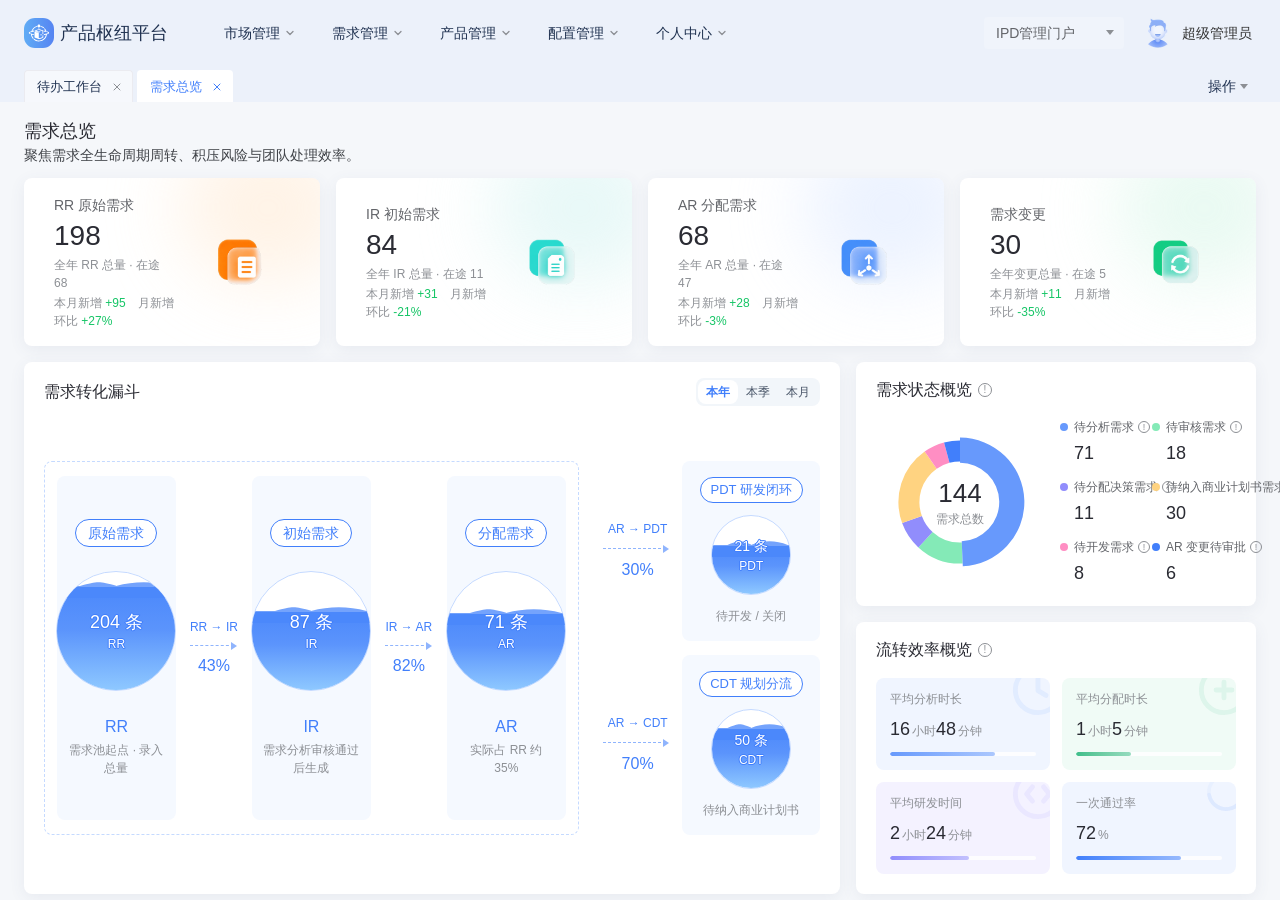
==== commit 344c4528: "Rename img assets to English paths and update icon references. Co-authored-by: Cursor <cursoragent@c" ====
--- a/pages/01-需求总览/index.html
+++ b/pages/01-需求总览/index.html
@@ -10,7 +10,7 @@
   <header class="header" id="header">
     <div class="header-inner">
       <a class="logo" id="logoHome" href="#/me/todo" title="产品枢纽平台">
-        <img src="../../img/顶部左侧导航栏logo.svg" width="144" height="30" alt="产品枢纽平台">
+        <img src="../../img/logo-nav.svg" width="144" height="30" alt="产品枢纽平台">
       </a>
 
       <nav class="nav" id="nav">
@@ -32,7 +32,7 @@
         </div>
 
         <div class="user-entry" id="userEntry">
-          <img src="../../img/右侧超级管理员头像.svg" width="32" height="32" alt="超级管理员">
+          <img src="../../img/avatar-admin-right.svg" width="32" height="32" alt="超级管理员">
           <span class="uname">超级管理员</span>
           <div class="user-menu">
             <button id="goTodo">待办工作台</button>
@@ -94,7 +94,7 @@
             <div class="stat-mod-sub">全年 RR 总量 · 在途 68</div>
             <div class="stat-mod-sub">本月新增 <em class="is-up">+95</em>　月新增环比 <em class="is-up">+27%</em></div>
           </div>
-          <span class="stat-mod-ico t-orange"><img src="../../img/3d/bare/ov-kpi-rr.png" alt=""></span>
+          <span class="stat-mod-ico t-orange"><img src="../../img/bare/ov-kpi-rr.png" alt=""></span>
         </article>
         <article class="stat-mod">
           <div class="stat-mod-txt">
@@ -103,7 +103,7 @@
             <div class="stat-mod-sub">全年 IR 总量 · 在途 11</div>
             <div class="stat-mod-sub">本月新增 <em class="is-up">+31</em>　月新增环比 <em class="ok">-21%</em></div>
           </div>
-          <span class="stat-mod-ico t-cyan"><img src="../../img/3d/bare/ov-kpi-ir.png" alt=""></span>
+          <span class="stat-mod-ico t-cyan"><img src="../../img/bare/ov-kpi-ir.png" alt=""></span>
         </article>
         <article class="stat-mod">
           <div class="stat-mod-txt">
@@ -112,7 +112,7 @@
             <div class="stat-mod-sub">全年 AR 总量 · 在途 47</div>
             <div class="stat-mod-sub">本月新增 <em class="is-up">+28</em>　月新增环比 <em class="ok">-3%</em></div>
           </div>
-          <span class="stat-mod-ico t-blue"><img src="../../img/3d/bare/ov-kpi-ar.png" alt=""></span>
+          <span class="stat-mod-ico t-blue"><img src="../../img/bare/ov-kpi-ar.png" alt=""></span>
         </article>
         <article class="stat-mod">
           <div class="stat-mod-txt">
@@ -121,7 +121,7 @@
             <div class="stat-mod-sub">全年变更总量 · 在途 5</div>
             <div class="stat-mod-sub">本月新增 <em class="is-up">+11</em>　月新增环比 <em class="ok">-35%</em></div>
           </div>
-          <span class="stat-mod-ico t-green"><img src="../../img/3d/bare/ov-kpi-chg.png" alt=""></span>
+          <span class="stat-mod-ico t-green"><img src="../../img/bare/ov-kpi-chg.png" alt=""></span>
         </article>
       </div>
 
@@ -304,21 +304,21 @@
           </div>
           <div class="ov-rank">
             <div class="ov-rank-row">
-              <span class="ov-rank-no is-medal" aria-label="第1名"><img src="../../img/排行榜/金牌.png" alt=""></span>
+              <span class="ov-rank-no is-medal" aria-label="第1名"><img src="../../img/ranking/gold.png" alt=""></span>
               <span class="ov-rank-name">咪咕音乐</span>
               <div class="ov-rank-track"><i style="width:24%"></i></div>
               <span class="ov-rank-pct">24%</span>
               <span class="ov-rank-val">89</span>
             </div>
             <div class="ov-rank-row">
-              <span class="ov-rank-no is-medal" aria-label="第2名"><img src="../../img/排行榜/银牌.png" alt=""></span>
+              <span class="ov-rank-no is-medal" aria-label="第2名"><img src="../../img/ranking/silver.png" alt=""></span>
               <span class="ov-rank-name">咪咕阅读</span>
               <div class="ov-rank-track"><i style="width:20%"></i></div>
               <span class="ov-rank-pct">20%</span>
               <span class="ov-rank-val">71</span>
             </div>
             <div class="ov-rank-row">
-              <span class="ov-rank-no is-medal" aria-label="第3名"><img src="../../img/排行榜/铜牌.png" alt=""></span>
+              <span class="ov-rank-no is-medal" aria-label="第3名"><img src="../../img/ranking/bronze.png" alt=""></span>
               <span class="ov-rank-name">视频彩铃</span>
               <div class="ov-rank-track"><i style="width:12%"></i></div>
               <span class="ov-rank-pct">12%</span>
@@ -357,21 +357,21 @@
           </div>
           <div class="ov-rank" id="ovSrcHub">
             <div class="ov-rank-row">
-              <span class="ov-rank-no is-medal" aria-label="第1名"><img src="../../img/排行榜/金牌.png" alt=""></span>
+              <span class="ov-rank-no is-medal" aria-label="第1名"><img src="../../img/ranking/gold.png" alt=""></span>
               <span class="ov-rank-name">用户调研</span>
               <div class="ov-rank-track"><i style="width:48%"></i></div>
               <span class="ov-rank-pct">48%</span>
               <span class="ov-rank-val">175</span>
             </div>
             <div class="ov-rank-row">
-              <span class="ov-rank-no is-medal" aria-label="第2名"><img src="../../img/排行榜/银牌.png" alt=""></span>
+              <span class="ov-rank-no is-medal" aria-label="第2名"><img src="../../img/ranking/silver.png" alt=""></span>
               <span class="ov-rank-name">国家战略</span>
               <div class="ov-rank-track"><i style="width:11%"></i></div>
               <span class="ov-rank-pct">11%</span>
               <span class="ov-rank-val">40</span>
             </div>
             <div class="ov-rank-row">
-              <span class="ov-rank-no is-medal" aria-label="第3名"><img src="../../img/排行榜/铜牌.png" alt=""></span>
+              <span class="ov-rank-no is-medal" aria-label="第3名"><img src="../../img/ranking/bronze.png" alt=""></span>
               <span class="ov-rank-name">战略规划</span>
               <div class="ov-rank-track"><i style="width:10%"></i></div>
               <span class="ov-rank-pct">10%</span>
@@ -394,21 +394,21 @@
           </div>
           <div class="ov-rank hidden" id="ovSrcQa">
             <div class="ov-rank-row">
-              <span class="ov-rank-no is-medal" aria-label="第1名"><img src="../../img/排行榜/金牌.png" alt=""></span>
+              <span class="ov-rank-no is-medal" aria-label="第1名"><img src="../../img/ranking/gold.png" alt=""></span>
               <span class="ov-rank-name">用户调研</span>
               <div class="ov-rank-track"><i style="width:0"></i></div>
               <span class="ov-rank-pct">-</span>
               <span class="ov-rank-val">-</span>
             </div>
             <div class="ov-rank-row">
-              <span class="ov-rank-no is-medal" aria-label="第2名"><img src="../../img/排行榜/银牌.png" alt=""></span>
+              <span class="ov-rank-no is-medal" aria-label="第2名"><img src="../../img/ranking/silver.png" alt=""></span>
               <span class="ov-rank-name">国家战略</span>
               <div class="ov-rank-track"><i style="width:0"></i></div>
               <span class="ov-rank-pct">-</span>
               <span class="ov-rank-val">-</span>
             </div>
             <div class="ov-rank-row">
-              <span class="ov-rank-no is-medal" aria-label="第3名"><img src="../../img/排行榜/铜牌.png" alt=""></span>
+              <span class="ov-rank-no is-medal" aria-label="第3名"><img src="../../img/ranking/bronze.png" alt=""></span>
               <span class="ov-rank-name">战略规划</span>
               <div class="ov-rank-track"><i style="width:0"></i></div>
               <span class="ov-rank-pct">-</span>
@@ -460,10 +460,10 @@
 
   <div class="toast" id="toast">
     <span class="toast-ico is-ok" aria-hidden="true">
-      <img src="../../img/操作成功提醒.svg" width="28" height="28" alt="">
+      <img src="../../img/toast-success.svg" width="28" height="28" alt="">
     </span>
     <span class="toast-ico is-fail" aria-hidden="true">
-      <img src="../../img/操作失败提醒.svg" width="28" height="28" alt="">
+      <img src="../../img/toast-error.svg" width="28" height="28" alt="">
     </span>
     <span class="toast-txt"></span>
   </div>
